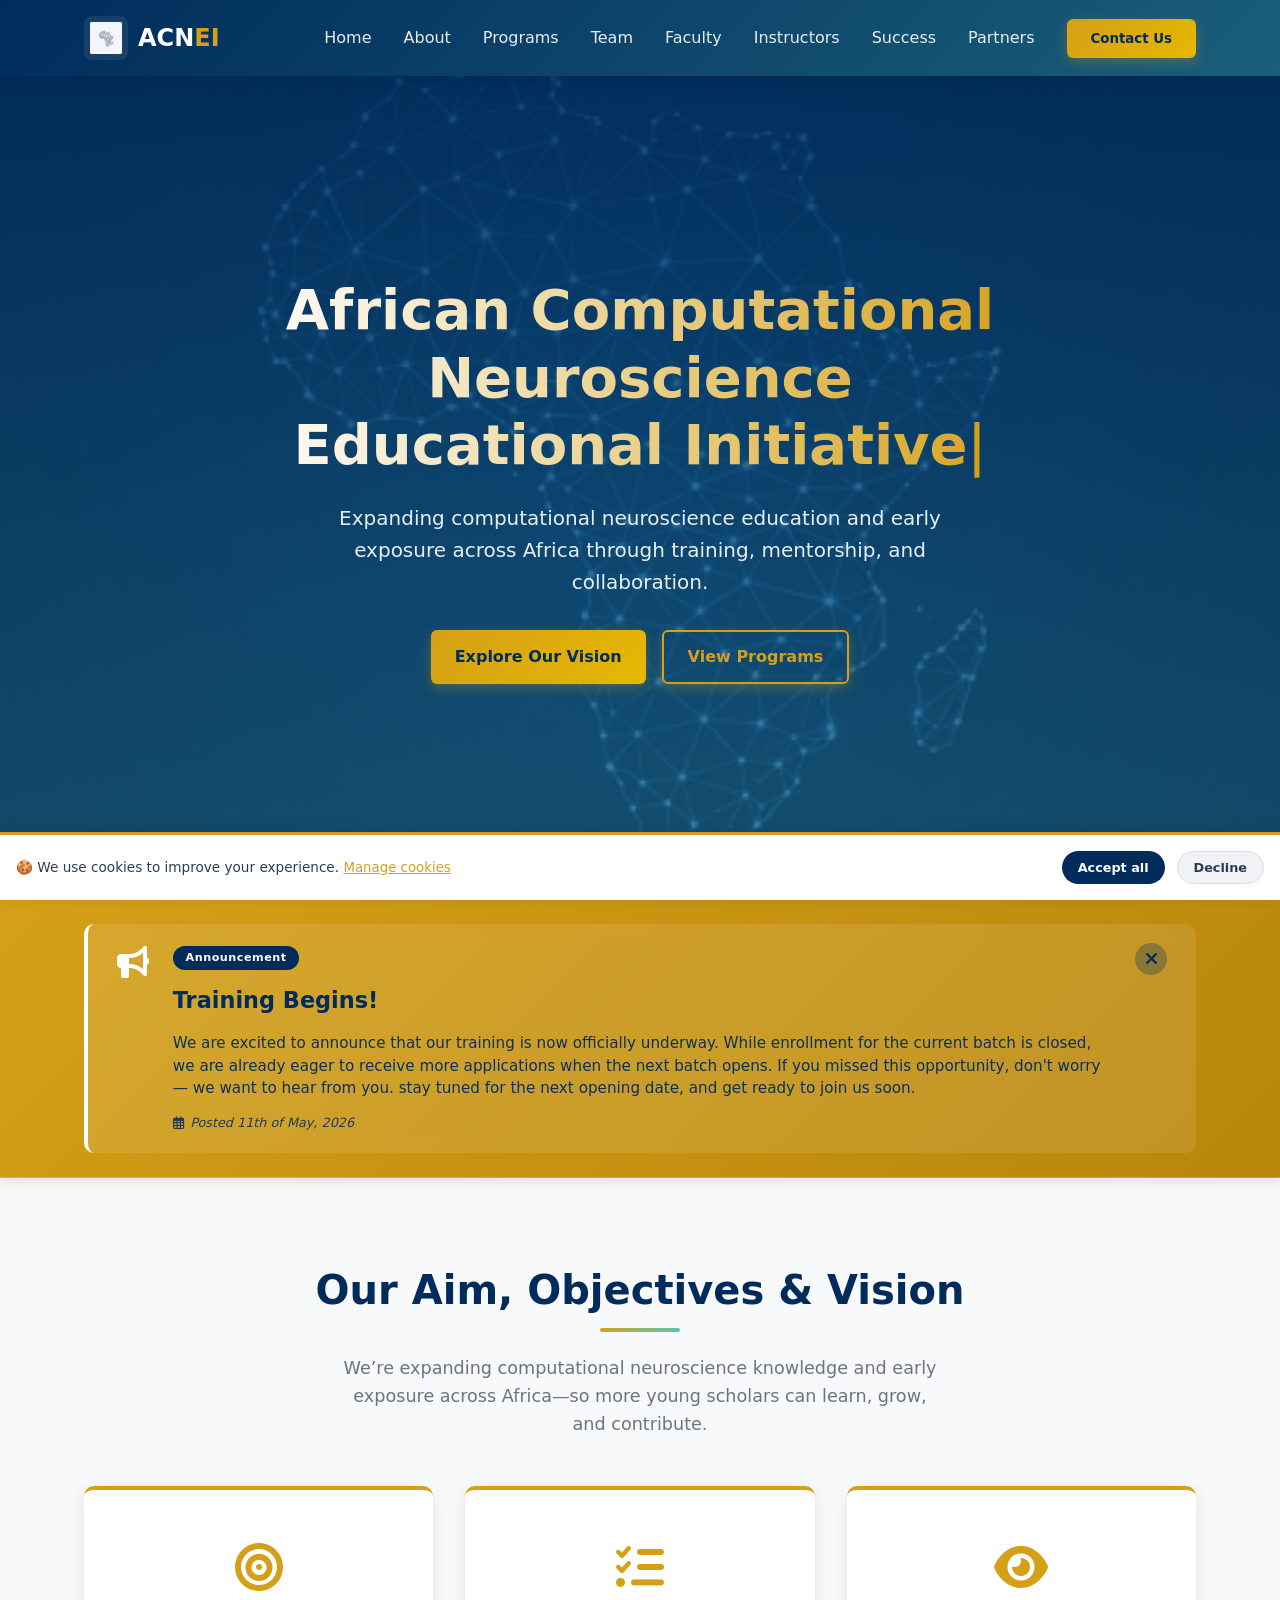
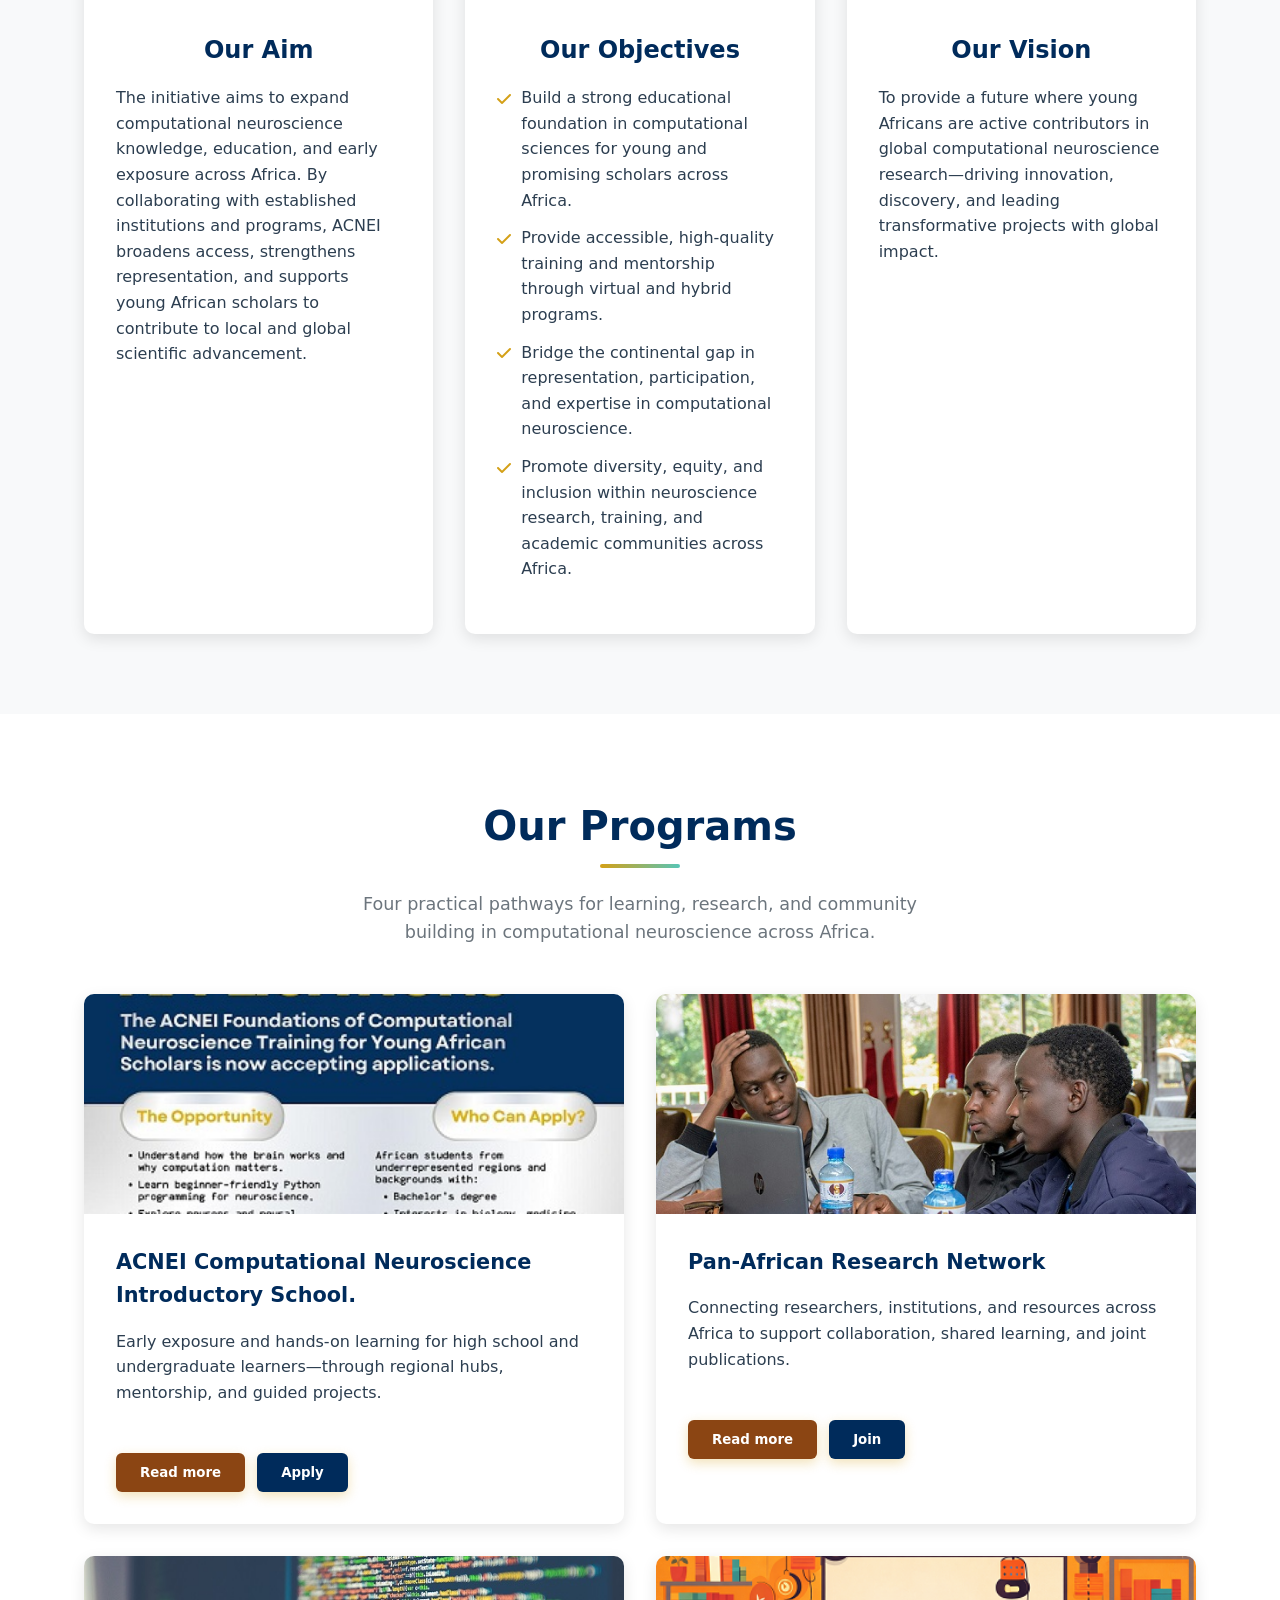
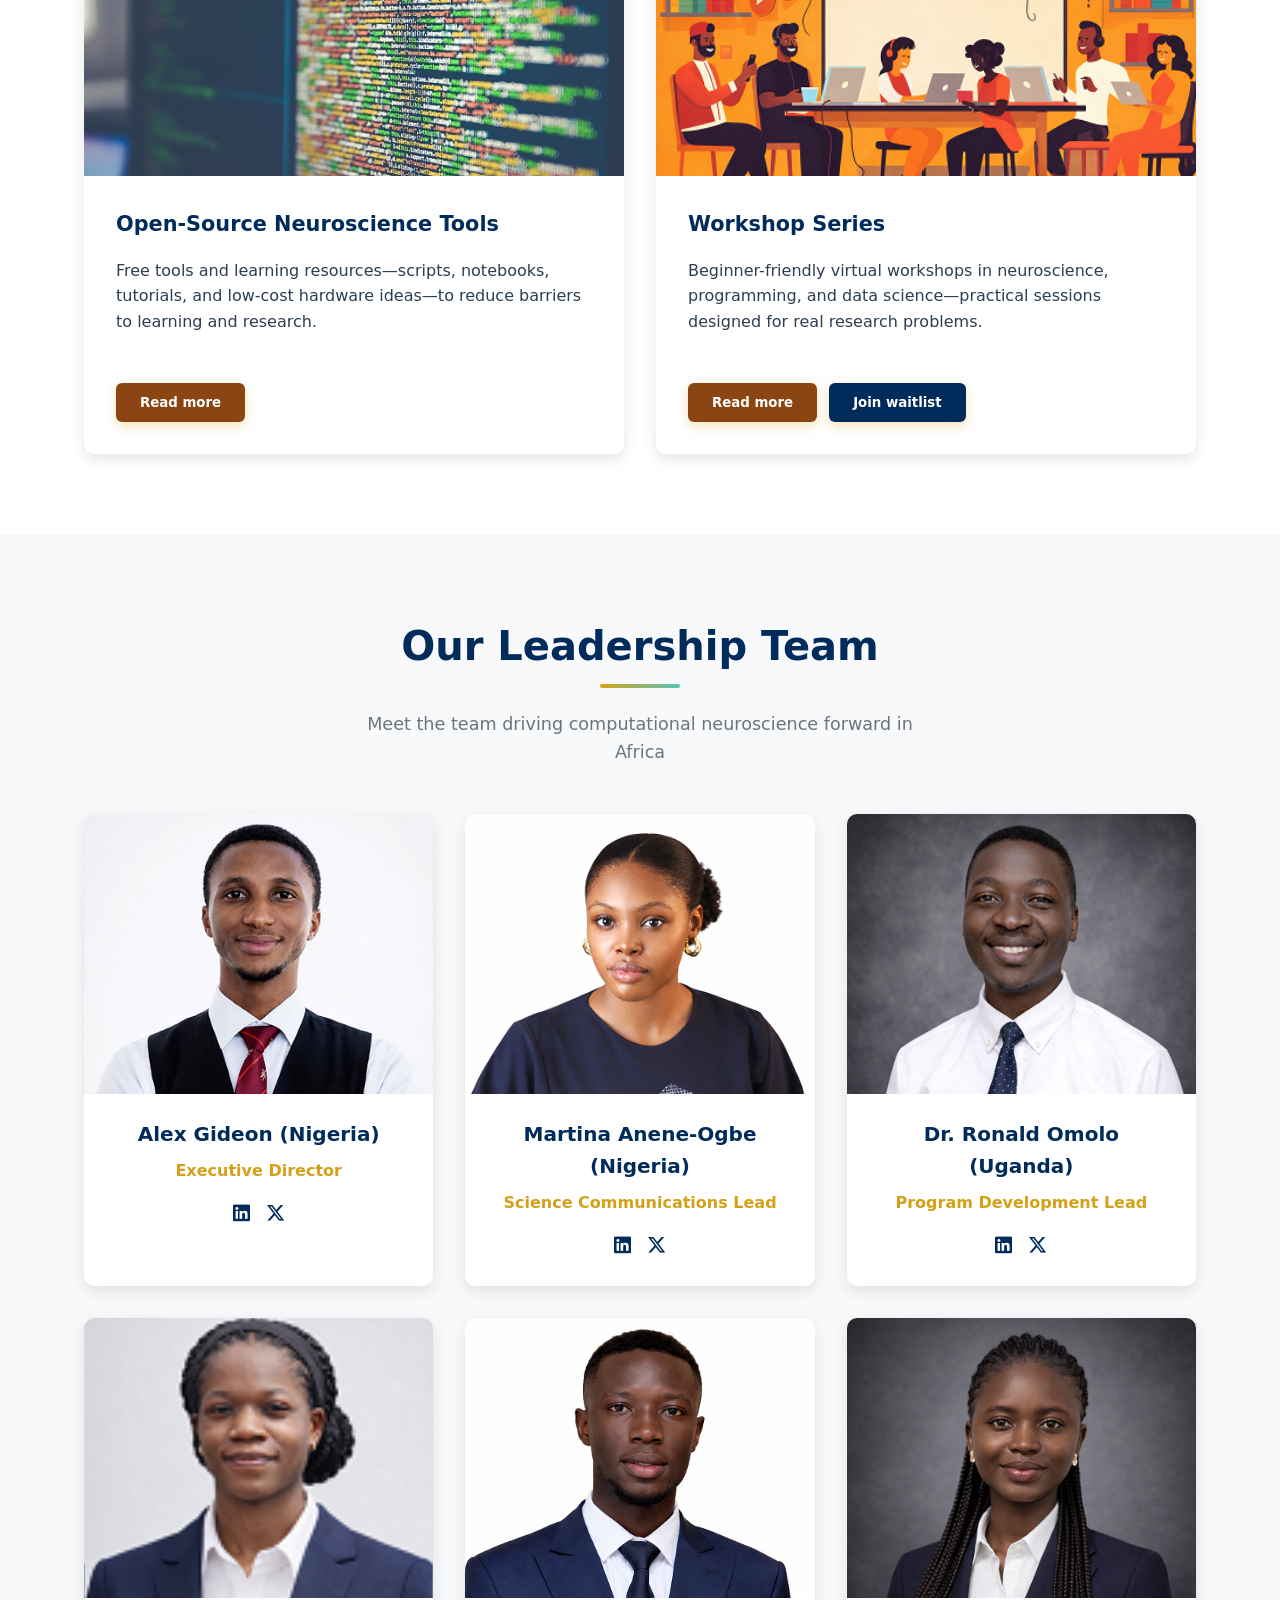
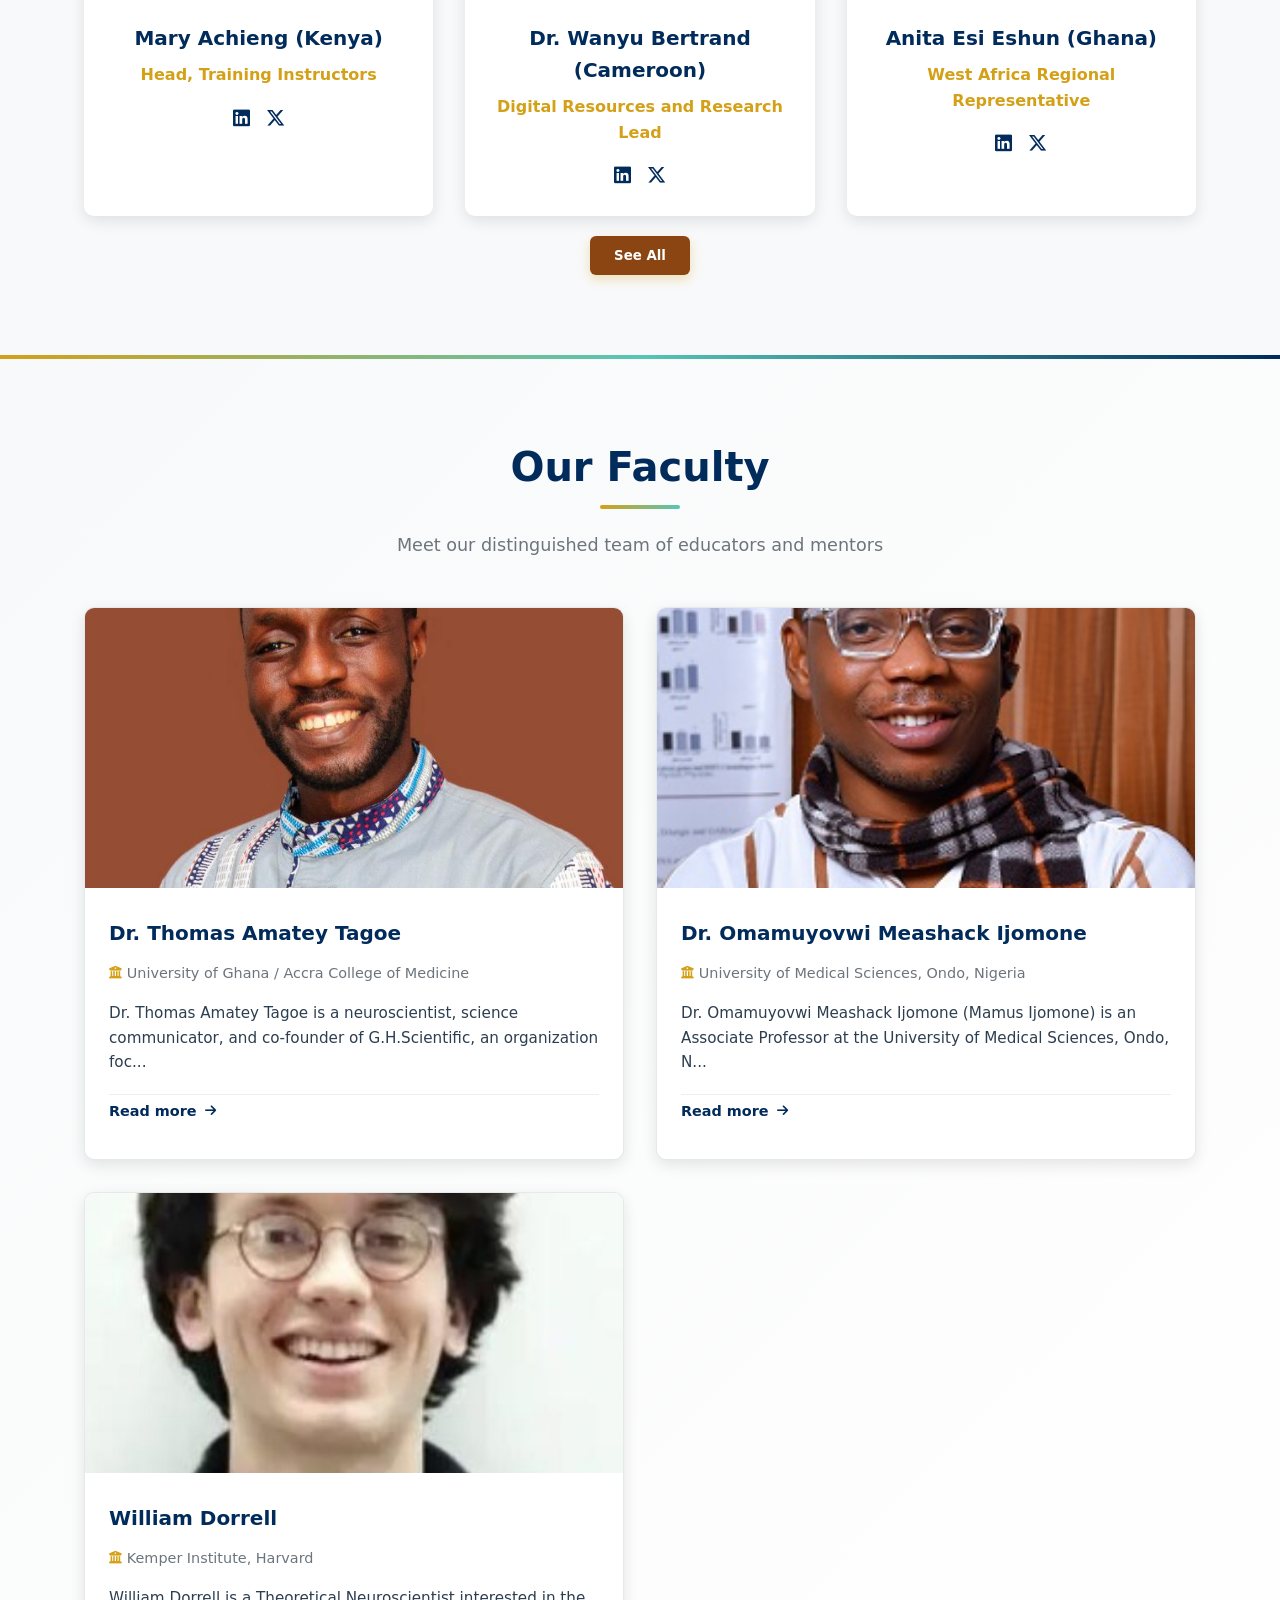
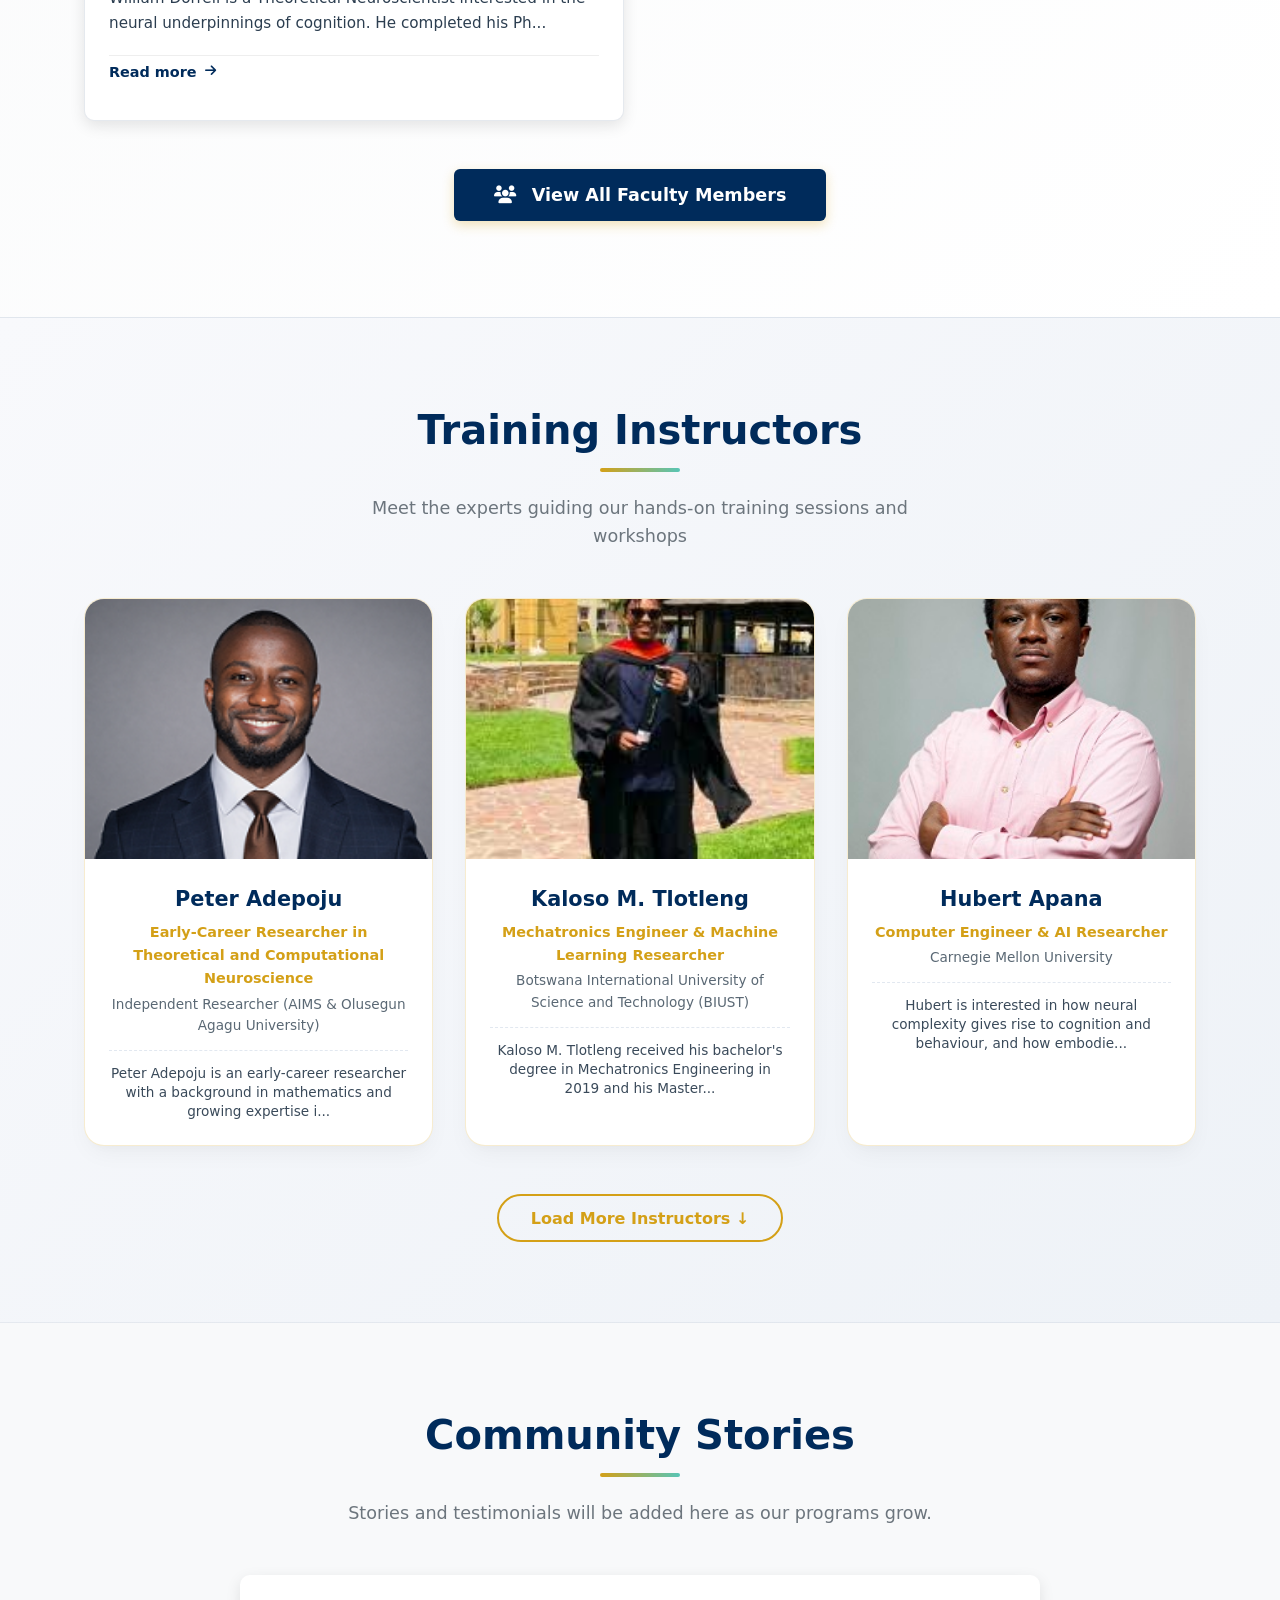
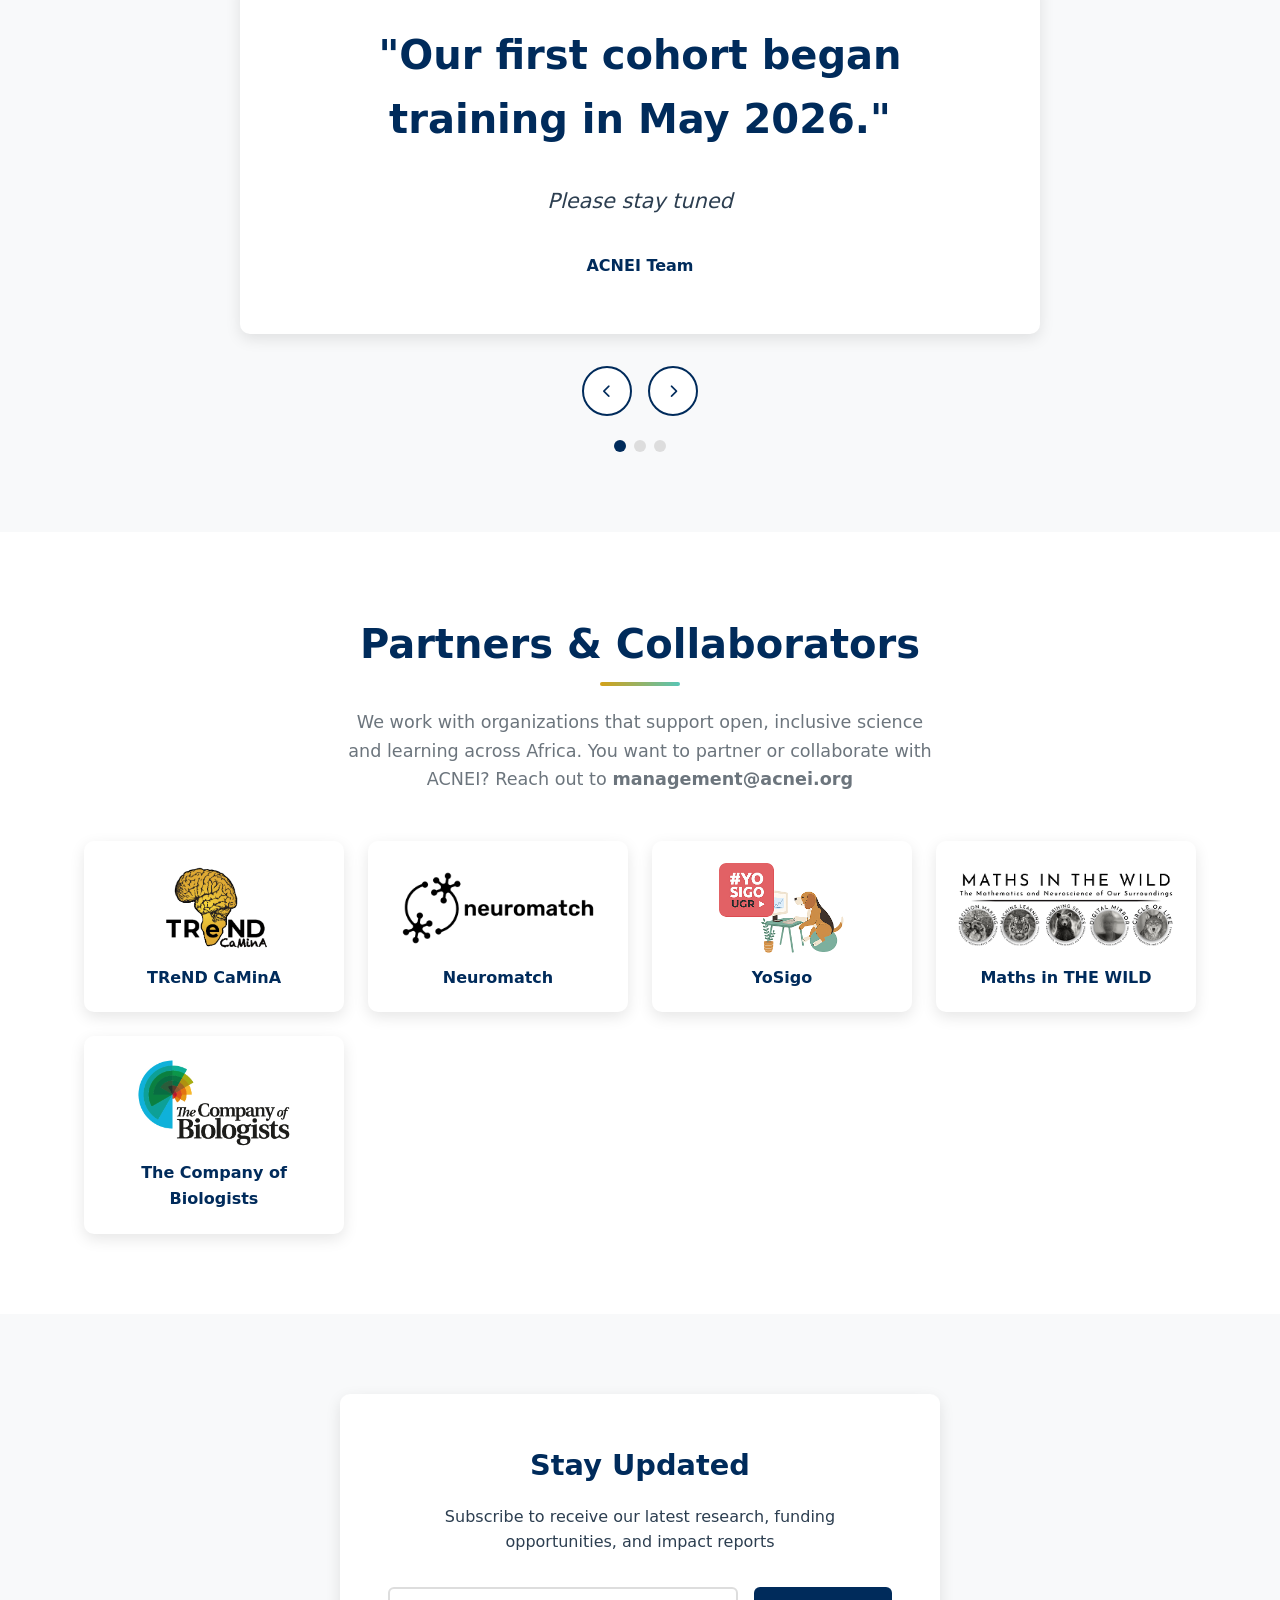
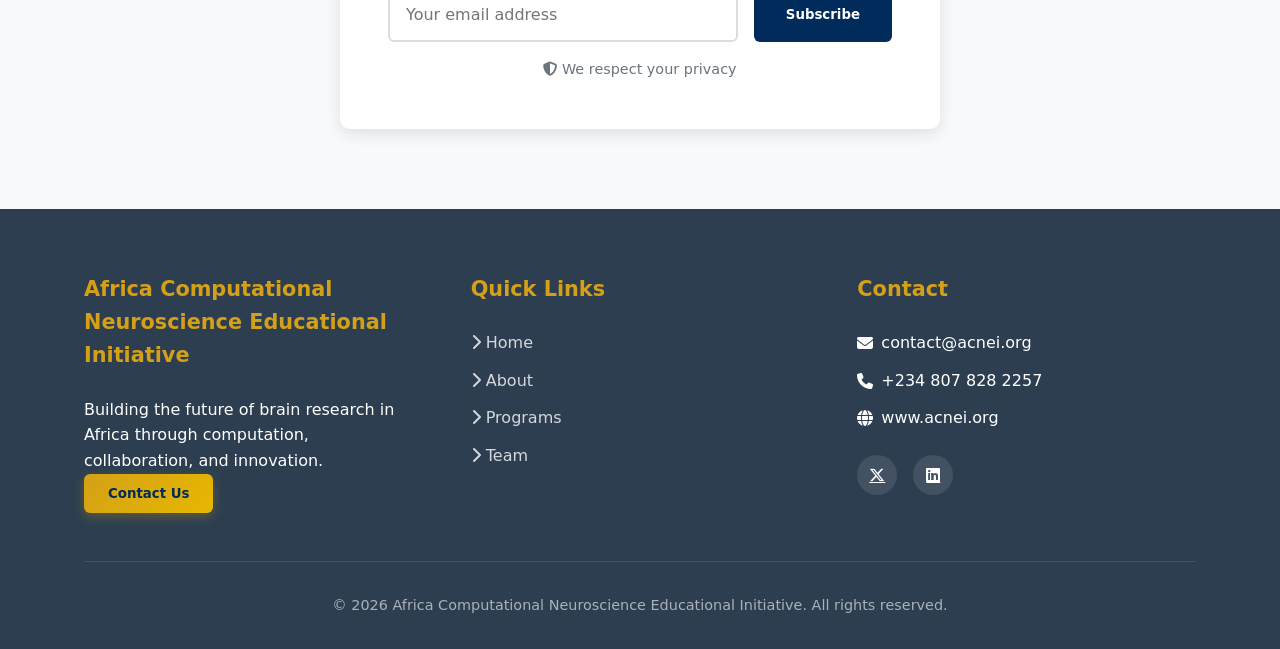
==== index.html @ 822435ea "success stories" ====
<!DOCTYPE html>
<html lang="en">
<head>
    <meta charset="UTF-8">
    <meta name="viewport" content="width=device-width, initial-scale=1.0">
    <meta name="description" content="Expanding computational neuroscience education and early exposure across Africa through training, mentorship, and collaboration.">
    <meta name="keywords" content="neuroscience, Africa, computational neuroscience, education, research, acnei">
    <meta property="og:title" content="ACNEI - Africa Computational Neuroscience Educational Initiative">
    <meta property="og:type" content="website">
    <meta property="og:url" content="https://www.acnei.org">
    <meta property="og:image" content="./images/acnei-og-image.jpg">
    <title>Africa Computational Neuroscience Educational Initiative (ACNEI)</title>
    <link rel="stylesheet" href="https://cdnjs.cloudflare.com/ajax/libs/font-awesome/6.5.1/css/all.min.css">

    <link rel="stylesheet" href="style4.css">
</head>
<body>
    <!-- Header -->
    <header>
        <div class="container">
            <nav>
                <a href="#home" class="logo">
                    <img src="./images/acnei-logo.svg" alt="ACNEI logo" class="logo-img">
                    <div class="logo-text">ACN<span>EI</span></div></a>
                
                <button class="menu-toggle" id="menuToggle" aria-label="Toggle menu" aria-expanded="false">
                    <i class="fas fa-bars" aria-hidden="true"></i>
                </button>
                
                <div class="nav-container" id="navContainer">
                    <ul class="nav-links">
                        <li><a href="#home">Home</a></li>
                        <li><a href="#about">About</a></li>
                        <li><a href="#programs">Programs</a></li>
                        <li><a href="#team">Team</a></li>
                        <li><a href="#faculty">Faculty</a></li>
                        <li><a href="#instructor">Instructors</a></li>
                        <li><a href="#stories">Success</a></li>
                        <li><a href="#partners">Partners</a></li>
                    </ul>
                    <button class="cta-button nav-cta" id="openContactModal">Contact Us</button>
                </div>
            </nav>
        </div>
    </header>

    <!-- Contact Modal -->
    <div class="modal-overlay" id="contactModal" role="dialog" aria-modal="true" aria-labelledby="modalTitle">
        <div class="contact-modal">
            <div class="modal-header">
                <h3>Contact Us</h3>
                <button class="close-modal" id="closeModal">&times;</button>
            </div>
            <div class="modal-body">
                <form id="contactForm" action="https://api.web3forms.com/submit" method="POST">
                    <input type="hidden" name="access_key" value="ac66bf60-e4d9-45a6-8bb4-548d8a500a71">
                    <div class="form-row">
                        <div class="form-group">
                            <label for="name">Full Name *</label>
                            <input type="text" id="name" name="name" class="form-control" required>
                        </div>
                        <div class="form-group">
                            <label for="organization">Organization</label>
                            <input type="text" id="organisation" name="organisation" class="form-control">
                        </div>
                    </div>
                    
                    <div class="form-row">
                        <div class="form-group">
                            <label for="email">Email Address *</label>
                            <input type="email" id="email" name="email" class="form-control" required>
                        </div>
                        <div class="form-group">
                            <label for="phone">Phone Number</label>
                            <input type="tel" id="phone" name="phone" placeholder="+44 20 7946 ****" class="form-control">
                        </div>
                    </div>
                    
                    <div class="form-group">
                        <label for="subject">Subject *</label>
                        <input type="text" id="subject" name="subject" class="form-control" required>
                    </div>
                    
                    <div class="form-group">
                        <label for="message">Your Message *</label>
                        <textarea id="message" name="messsage" class="form-control" rows="5" required></textarea>
                    </div>
                    
                    <div class="form-group">
                        <label for="interest">Primary Interest</label>
                        <select id="interest" name="interest" class="form-control">
                            <option value="">Select an option</option>
                            <option value="grant">Grant Funding/Partnership</option>
                            <option value="research">Research Collaboration</option>
                            <option value="training">Training Program</option>
                            <option value="volunteer">Volunteer Opportunity</option>
                            <option value="other">Other Inquiry</option>
                        </select>
                    </div>
                    
                    <button type="submit" id="submitBtn" class="submit-btn">
                        <i class="fas fa-paper-plane"></i> Send Message
                    </button>
                    
                    <div class="success-message" id="successMessage">
                        
                    </div>
                </form>
            </div>
        </div>
    </div>

    <!-- Hero Section -->
    <section class="hero" id="home">
        <div class="container">
            <div class="hero-content">
                <h1 id="typing-text"></h1>
                <p>Expanding computational neuroscience education and early exposure across Africa through training, mentorship, and collaboration.</p>
                <div class="hero-buttons">
                    <a href="#about" class="cta-button hero-cta">Explore Our Vision</a>
                    <a href="#programs" class="cta-button hero-cta secondary">View Programs</a>
                </div>
            </div>
        </div>
    </section>

    <!-- Announcement Banner -->
    <section class="announcement-banner" id="announcement">
        <div class="container">
            <div class="announcement-content">
                <div class="announcement-icon">
                    <i class="fas fa-bullhorn"></i>
                </div>
                <div class="announcement-text">
                    <span class="announcement-badge">Announcement</span>
                    <h3>Training Begins!</h3>
                    <p>
                        We are excited to announce that our training is now officially underway.
While enrollment for the current batch is closed, we are already eager to receive more applications when the next batch opens. If you missed this opportunity, don't worry — we want to hear from you.
stay tuned for the next opening date, and get ready to join us soon.
                    </p>
                    <div class="announcement-date">
                        <i class="far fa-calendar-alt"></i> Posted 11th of May, 2026
                    </div>
                </div>
                <div class="announcement-actions">
                    <button class="announcement-close" id="closeAnnouncement" aria-label="Close announcement">
                        <i class="fas fa-times"></i>
                    </button>
                </div>
            </div>
        </div>
    </section>

    <!-- Mission & Vision -->
    <section class="mission-vision" id="about">
        <div class="container">
            <div class="section-title">
                <h2>Our Aim, Objectives & Vision</h2>
                <p>We’re expanding computational neuroscience knowledge and early exposure across Africa—so more young scholars can learn, grow, and contribute.</p>
            </div>

            <div class="mv-container">
                <div class="mv-card">
                    <div class="mv-icon">
                        <i class="fas fa-bullseye"></i>
                    </div>
                    <h3>Our Aim</h3>
                    <p>The initiative aims to expand computational neuroscience knowledge, education, and early exposure across Africa. By collaborating with established institutions and programs, ACNEI broadens access, strengthens representation, and supports young African scholars to contribute to local and global scientific advancement.</p>
                </div>

                <div class="mv-card">
                    <div class="mv-icon">
                        <i class="fas fa-list-check"></i>
                    </div>
                    <h3>Our Objectives</h3>
                    <ul class="mv-list">
                        <li>Build a strong educational foundation in computational sciences for young and promising scholars across Africa.</li>
                        <li>Provide accessible, high-quality training and mentorship through virtual and hybrid programs.</li>
                        <li>Bridge the continental gap in representation, participation, and expertise in computational neuroscience.</li>
                        <li>Promote diversity, equity, and inclusion within neuroscience research, training, and academic communities across Africa.</li>
                    </ul>
                </div>

                <div class="mv-card">
                    <div class="mv-icon">
                        <i class="fas fa-eye"></i>
                    </div>
                    <h3>Our Vision</h3>
                    <p>To provide a future where young Africans are active contributors in global computational neuroscience research—driving innovation, discovery, and leading transformative projects with global impact.</p>
                </div>
            </div>
        </div>
    </section>

    <!-- Programs -->
    <section class="programs-section" id="programs">
        <div class="container">
            <div class="section-title">
                <h2>Our Programs</h2>
                <p>Four practical pathways for learning, research, and community building in computational neuroscience across Africa.</p>
            </div>

            <div class="programs-grid">
                <!-- Program 1 -->
                <div class="program-card">
                    <div class="program-img" style="background-image: url('./images/call-for-application.jpg');"></div>
                    <div class="program-content">
                        <h3>ACNEI Computational Neuroscience Introductory School.</h3>
                        <p>Early exposure and hands-on learning for high school and undergraduate learners—through regional hubs, mentorship, and guided projects.</p>
                        <div class="program-actions">
                            <button class="cta-button program-btn program-readmore" data-program="neurocomp">Read more</button>
                            <button class="cta-button program-btn secondary program-cta" data-program="neurocomp"><a href="https://forms.gle/91suvgbUq1QrJXCm8">Apply</a></button>
                        </div>
                    </div>
                </div>

                <!-- Program 2 -->
                <div class="program-card">
                    <div class="program-img" style="background-image: url('./images/neuroscience-network-1.jpg');"></div>
                    <div class="program-content">
                        <h3>Pan-African Research Network</h3>
                        <p>Connecting researchers, institutions, and resources across Africa to support collaboration, shared learning, and joint publications.</p>
                        <div class="program-actions">
                            <button class="cta-button program-btn program-readmore" data-program="network">Read more</button>
                            <button class="cta-button program-btn secondary program-cta" data-program="network" id="openContactModal2">Join</button>
                        </div>
                    </div>
                </div>

                <!-- Program 3 -->
                <div class="program-card">
                    <div class="program-img" style="background-image: url('./images/neuroscience-research.jpg');"></div>
                    <div class="program-content">
                        <h3>Open-Source Neuroscience Tools</h3>
                        <p>Free tools and learning resources—scripts, notebooks, tutorials, and low-cost hardware ideas—to reduce barriers to learning and research.</p>
                        <div class="program-actions">
                            <button class="cta-button program-btn program-readmore" data-program="tools">Read more</button>
                            <!-- <button class="cta-button program-btn secondary program-cta" data-program="tools">Explore</button> -->
                        </div>
                    </div>
                </div>

                <!-- Program 4 -->
                <div class="program-card">
                    <div class="program-img" style="background-image: url('./images/workshop.png');"></div>
                    <div class="program-content">
                        <h3>Workshop Series</h3>
                        <p>Beginner-friendly virtual workshops in neuroscience, programming, and data science—practical sessions designed for real research problems.</p>
                        <div class="program-actions">
                            <button class="cta-button program-btn program-readmore" data-program="workshops">Read more</button>
                            <button class="cta-button program-btn secondary program-cta" data-program="workshops" id="openContactModal">Join waitlist</button>
                        </div>
                    </div>
                </div>
            </div>
        </div>
    </section>

    <!-- Program Details Modal -->
    <div class="modal-overlay" id="programModal">
        <div class="program-modal">
            <div class="modal-header">
                <h3 id="programModalTitle">Program</h3>
                <button class="close-modal" id="closeProgramModal">&times;</button>
            </div>
            <div class="modal-body">
                <div class="program-modal-media" id="programModalImage" aria-hidden="true"></div>
                <div class="program-modal-content" id="programModalContent"></div>
                <div class="program-modal-footer">
                    <button class="cta-button" id="programModalPrimaryCta">Close</button>
                </div>
            </div>
        </div>
    </div>

    <!-- Team -->
    <section class="team-section" id="team">
        <div class="container">
            <div class="section-title">
                <h2>Our Leadership Team</h2>
                <p>Meet the team driving computational neuroscience forward in Africa</p>
            </div>
            
            <div class="team-grid">
                <div class="team-card">
                    <div class="team-img" style="background-image: url('./images/team/Gideon-Alex.png');"></div>
                    <div class="team-info">
                        <h4>Alex Gideon (Nigeria)</h4>
                        <p class="team-role">Executive Director</p>
                        <div class="team-social">
                            <a href="https://www.linkedin.com/in/gideon-alex-91b31a2b1"><i class="fa-brands fa-linkedin"></i></a>
                            <a href="#"><i class="fa-brands fa-x-twitter"></i></a>
                        </div>
                    </div>
                </div>
                
                <div class="team-card">
                    <div class="team-img" style="background-image: url('./images/team/martina12.png');"></div>
                    <div class="team-info">
                        <h4>Martina Anene-Ogbe (Nigeria)</h4>
                        <p class="team-role">Science Communications Lead</p>
                        <div class="team-social">
                            <a href="https://www.linkedin.com/in/martinaanene?utm_source=share&utm_campaign=share_via&utm_content=profile&utm_medium=ios_app"><i class="fa-brands fa-linkedin"></i></a>
                            <a href="#"><i class="fa-brands fa-x-twitter"></i></a>
                        </div>
                    </div>
                </div>
                
                <div class="team-card">
                    <div class="team-img" style="background-image: url('./images/team/dr-ronald.png');"></div>
                    <div class="team-info">
                        <h4>Dr. Ronald Omolo (Uganda)</h4>
                        <p class="team-role">Program Development Lead</p>
                        <div class="team-social">
                            <a href="https://www.linkedin.com/in/omolo-ouma-ronald-1b951619a?utm_source=share&utm_campaign=share_via&utm_content=profile&utm_medium=android_app"><i class="fa-brands fa-linkedin"></i></a>
                            <a href="#"><i class="fa-brands fa-x-twitter"></i></a>
                        </div>
                    </div>
                </div>
                
                <div class="team-card">
                    <div class="team-img" style="background-image: url('./images/team/mary-achieng.png');"></div>
                    <div class="team-info">
                        <h4>Mary Achieng (Kenya)</h4>
                        <p class="team-role">Head, Training Instructors</p>
                        <div class="team-social">
                            <a href="#"><i class="fa-brands fa-linkedin"></i></a>
                            <a href="#"><i class="fa-brands fa-x-twitter"></i></a>
                        </div>
                    </div>
                </div>
                
                <div class="team-card">
                    <div class="team-img" style="background-image: url('./images/team/Dr-betrand.png');"></div>
                    <div class="team-info">
                        <h4>Dr. Wanyu Bertrand (Cameroon)</h4>
                        <p class="team-role">Digital Resources and Research Lead</p>
                        <div class="team-social">
                            <a href="https://www.linkedin.com/in/wanyu-bertrand-922824220"><i class="fa-brands fa-linkedin"></i></a>
                            <a href="#"><i class="fa-brands fa-x-twitter"></i></a>
                        </div>
                    </div>
                </div>
                
                <div class="team-card">
                    <div class="team-img" style="background-image: url('./images/team/anita.png');"></div>
                    <div class="team-info">
                        <h4>Anita Esi Eshun (Ghana)</h4>
                        <p class="team-role">West Africa Regional Representative</p>
                        <div class="team-social">
                            <a href="#"><i class="fa-brands fa-linkedin"></i></a>
                            <a href="#"><i class="fa-brands fa-x-twitter"></i></a>
                        </div>
                    </div>
                </div>
                
                <!-- hide the rest of the teams-->
                 <div class="hidden-teams" style="display: none;">

                <div class="team-card">
                    <div class="team-img" style="background-image: url('./images/team/tolulope.jpg');"></div>
                    <div class="team-info">
                        <h4>Tolulope Gbayisomore (Nigeria)</h4>
                        <p class="team-role">Training & Operations Lead</p>
                        <div class="team-social">
                            <a href="https://www.linkedin.com/in/tolulope-gbayisomore-111a7b261"><i class="fa-brands fa-linkedin"></i></a>
                            <a href="#"><i class="fa-brands fa-x-twitter"></i></a>
                        </div>
                    </div>
                </div>
                
                <div class="team-card">
                    <div class="team-img" style="background-image: url('./images/team/dr-champion.png');"></div>
                    <div class="team-info">
                        <h4>Dr Champion Lumamba (Zambia)</h4>
                        <p class="team-role">Southern Africa Regional Coordinator</p>
                        <div class="team-social">
                            <a href="https://www.linkedin.com/in/dr-champion-lumamba-16aa4b263"><i class="fa-brands fa-linkedin"></i></a>
                            <a href="#"><i class="fa-brands fa-x-twitter"></i></a>
                        </div>
                    </div>
                </div>

                <div class="team-card">
                    <div class="team-img" style="background-image: url('./images/team/lesley.png');"></div>
                    <div class="team-info">
                        <h4>Lesley Mahagueheme (Cameroon)</h4>
                        <p class="team-role">Central Africa Regional Coordinator</p>
                        <div class="team-social">
                            <a href="#"><i class="fa-brands fa-linkedin"></i></a>
                            <a href="#"><i class="fa-brands fa-x-twitter"></i></a>
                        </div>
                    </div>
                </div>

                <div class="team-card">
                    <div class="team-img" style="background-image: url('./images/team/akanni.png');"></div>
                    <div class="team-info">
                        <h4>Akanni Oladimeji (Nigeria)</h4>
                        <p class="team-role">IT & Systems Specialist</p>
                        <div class="team-social">
                            <a href="https://www.linkedin.com/in/qudusakanni/"><i class="fa-brands fa-linkedin"></i></a>
                            <a href="https://x.com/AncestorOfLasu"><i class="fa-brands fa-x-twitter"></i></a>
                        </div>
                    </div>
                </div>
                
                <div class="team-card">
                    <div class="team-img" style="background-image: url('./images/team/mavuso.jpeg');"></div>
                    <div class="team-info">
                        <h4>Sphesihle Mavuso (South Africa)</h4>
                        <p class="team-role">Media Manager</p>
                        <div class="team-social">
                            <a href="#"><i class="fa-brands fa-linkedin"></i></a>
                            <a href=""><i class="fa-brands fa-x-twitter"></i></a>
                        </div>
                    </div>
                </div>

                <div class="team-card">
                    <div class="team-img" style="background-image: url('./images/team/abdel.jpg');"></div>
                    <div class="team-info">
                        <h4>Abdel-aziz Gamal (Egypt)</h4>
                        <p class="team-role">Project Associate</p>
                        <div class="team-social">
                            <a href="#"><i class="fa-brands fa-linkedin"></i></a>
                            <a href=""><i class="fa-brands fa-x-twitter"></i></a>
                        </div>
                    </div>
                </div>

                <div class="team-card">
                    <div class="team-img" style="background-image: url('./images/team/islam.jpg');"></div>
                    <div class="team-info">
                        <h4>Islam Hani (Egypt)</h4>
                        <p class="team-role">Regional Representative</p>
                        <div class="team-social">
                            <a href="#"><i class="fa-brands fa-linkedin"></i></a>
                            <a href=""><i class="fa-brands fa-x-twitter"></i></a>
                        </div>
                    </div>
                </div>
                </div> <!--End of hidden teams-->
            </div>
            <div style="margin-top: 20px">
                <button class="cta-button program-btn hide-text-btn btn">See All</button>
            </div>
            

        </div>
    </section>
    
    <!-- Faculty Section -->

<!-- Faculty Section -->
<section class="faculty-section" id="faculty">
    <div class="container">
        <div class="section-title">   <!-- Changed from section-header -->
            <h2>Our Faculty</h2>
            <p>Meet our distinguished team of educators and mentors</p>
        </div>

        <div class="faculty-grid" id="facultyGrid">
            <!-- Faculty cards will be injected here by JavaScript -->
        </div>

        <div class="faculty-footer">
            <button class="cta-button faculty-view-all" id="viewAllFacultyBtn">
                <i class="fas fa-users"></i> View All Faculty Members
            </button>
        </div>
    </div>
</section>

<!-- Faculty Modal -->
<div id="facultyModal" class="modal-overlay">
    <div class="faculty-bio-modal">
        <div class="modal-header">
            <h3 id="facultyModalTitle">Faculty Details</h3>
            <button class="close-modal" id="closeFacultyModal">&times;</button>
        </div>
        <div class="modal-body">
            <div id="facultyModalContent"></div>
        </div>
    </div>
</div>

<!-- Training Instructors Section -->
<section id="instructor" class="training-instructors">
    <div class="container">
        <div class="section-title">
            <h2>Training Instructors</h2>
            <p>Meet the experts guiding our hands-on training sessions and workshops</p>
        </div>
        <div class="instructors-grid" id="instructorsGrid">
            <!-- First 3 instructors will be shown initially -->
            <!-- The rest will be hidden and loaded via JS -->
        </div>
        <div class="instructors-loadmore" id="instructorsLoadMore">
            <button id="loadMoreBtn" class="load-more-btn">Load More Instructors ↓</button>
        </div>
    </div>
</section>

<!-- Modal Popup (same as before) -->
<div id="instructorModal" class="instructor-modal">
    <div class="instructor-modal-content">
        <span class="instructor-modal-close">&times;</span>
        <div class="instructor-modal-body">
            <div class="instructor-modal-image">
                <img id="modalImg" src="" alt="">
            </div>
            <div class="instructor-modal-details">
                <h3 id="modalName"></h3>
                <p class="modal-title" id="modalTitle"></p>
                <p class="modal-affiliation" id="modalAffiliation"></p>
                <div class="modal-bio" id="modalBio"></div>
                <div class="modal-social">
                    <a href="#" id="modalTwitter" target="_blank"><i class="fab fa-twitter"></i></a>
                    <a href="#" id="modalLinkedin" target="_blank"><i class="fab fa-linkedin-in"></i></a>
                    <a href="#" id="modalEmail"><i class="fas fa-envelope"></i></a>
                </div>
            </div>
        </div>
    </div>
</div>

    <!-- Success Stories -->
<section class="stories-section" id="stories">
    <div class="container">
        <div class="section-title">
            <h2>Community Stories</h2>
            <p>Stories and testimonials will be added here as our programs grow.</p>
        </div>
        
        <div class="stories-carousel">
            <div class="story-card active">
                <div class="story-logo">"Our first cohort began training in May 2026."</div>
                <div class="story-quote">
                    Please stay tuned
                </div>
                <div class="story-author">ACNEI Team</div>
            </div>
            
            <div class="story-card">
                <div class="story-logo">We will share their stories here </div>
                <div class="story-quote">
                    “This space will feature verified testimonials from students, educators, and partners.”
                </div>
                <div class="story-author">ACNEI</div>
                <div class="story-role">We publish only confirmed quotes</div>
            </div>
            
            <div class="story-card">
                <div class="story-logo">As the program progresses.</div>
                <div class="story-quote">
                    “We’ll share measurable outcomes here once they are verified and ready to publish.”
                </div>
                <div class="story-author">ACNEI</div>
                <div class="story-role">Verified updates only</div>
            </div>
            
            <div class="carousel-controls">
                <button class="carousel-btn prev-btn"><i class="fas fa-chevron-left"></i></button>
                <button class="carousel-btn next-btn"><i class="fas fa-chevron-right"></i></button>
            </div>
            
            <div class="carousel-dots">
                <span class="dot active" data-index="0"></span>
                <span class="dot" data-index="1"></span>
                <span class="dot" data-index="2"></span>
            </div>
        </div>
    </div>
</section>

<!-- Partners -->
<section class="partners-section" id="partners">
    <div class="container">
        <div class="section-title">
            <h2>Partners & Collaborators</h2>
            <p>We work with organizations that support open, inclusive science and learning across Africa. You want to partner or collaborate with ACNEI? Reach out to <strong>management@acnei.org</p></strong>
        </div>

        <div class="partners-grid partners-cards">
            <a href="https://trendinafrica.org/trend-camina/">
                <div class="partner-card">
                <img src="./images/sponsors/trend-camina.png" alt="TReND in Africa logo" loading="lazy">
                <div class="partner-name">TReND CaMinA</div>
                </div>
            </a>
            <a href="https://neuromatch.io/">
                <div class="partner-card">
                <img src="./images/sponsors/neuromatch-logo.png" alt="Neuromatch logo" loading="lazy">
                <div class="partner-name">Neuromatch</div>
                </div>
            </a>
            <a href="https://yosigo.ugr.es/en/about-yosigopublicando/">
                <div class="partner-card">
                <img src="./images/sponsors/yosigo.png" alt="YoSigo logo" loading="lazy">
                <div class="partner-name">YoSigo</div>
                </div>
            </a>
            <a href="https://john-s-butler-dit.github.io/Maths-in-the-Wild/">
                <div class="partner-card">
                <img src="./images/sponsors/math-in-the-wild.png" alt="Math in THE WILD logo" loading="lazy">
                <div class="partner-name">Maths in THE WILD</div>
                </div>
            </a>
            <a href="https://www.biologists.com/">
                <div class="partner-card">
                <img src="./images/sponsors/the-company-of-biologists.jpeg" alt="The Company of Biologists logo" loading="lazy">
                <div class="partner-name">The Company of Biologists</div>
                </div>
            </a>
        </div>
    </div>
</section>

<!-- Newsletter -->
<section class="newsletter-section">
    <div class="container">
        <div class="newsletter-card">
            <h3>Stay Updated</h3>
            <p>Subscribe to receive our latest research, funding opportunities, and impact reports</p>
            
            <form class="newsletter-form" id="newsletterForm">
                <input type="email" class="newsletter-input" placeholder="Your email address" required>
                <button type="submit" class="newsletter-btn">Subscribe</button>
            </form>
            
            <p class="privacy-note"><i class="fas fa-shield-alt"></i> We respect your privacy</p>
        </div>
    </div>
</section>

<!-- Footer -->
<footer id="contact">
    <div class="container">
        <div class="footer-grid">
            <div class="footer-col">
                <h3>Africa Computational Neuroscience Educational Initiative</h3>
                <p>Building the future of brain research in Africa through computation, collaboration, and innovation.</p>
                <button class="cta-button footer-btn" id="openContactModal3">Contact Us</button>
            </div>
            
            <div class="footer-col">
                <h4>Quick Links</h4>
                <ul class="footer-links">
                    <li><a href="#home"><i class="fas fa-chevron-right"></i> Home</a></li>
                    <li><a href="#about"><i class="fas fa-chevron-right"></i> About</a></li>
                    <li><a href="#programs"><i class="fas fa-chevron-right"></i> Programs</a></li>
                    <li><a href="#team"><i class="fas fa-chevron-right"></i> Team</a></li>
                </ul>
            </div>
            
            <div class="footer-col">
                <h4>Contact</h4>
                <ul class="footer-links">
                    <!--<li><i class="fas fa-map-marker-alt"></i> Lagos, Nigeria | Nairobi, Kenya</li>-->
                    <li><i class="fas fa-envelope"></i> contact@acnei.org</li>
                    <li><i class="fas fa-phone"></i> +234 807 828 2257</li>
                    <li><i class="fas fa-globe"></i> www.acnei.org</li>
                </ul>
                
                <div class="social-links">
                    <a href="https://x.com/ACNEI2026"><i class="fa-brands fa-x-twitter"></i></a>
                    <a href="https://www.linkedin.com/company/african-computational-neuroscience-education-initiative-acnei-melvien/"><i class="fa-brands fa-linkedin"></i></a>
                </div>
            </div>
        </div>
        
        <div class="footer-bottom">
            <p>&copy; 2026 Africa Computational Neuroscience Educational Initiative. All rights reserved.</p>
        </div>
    </div>
</footer>

<!-- Cookie Consent (lightweight) -->
<div id="cookieConsent" class="cookie-consent" style="display: none;">
    <div class="cookie-inner">
        <div class="cookie-message">
            <p>🍪 We use cookies to improve your experience. 
               <button id="cookieSettingsToggle" class="cookie-settings-link">Manage cookies</button>
            </p>
        </div>
        <div class="cookie-actions">
            <button id="cookieAcceptAll" class="cookie-btn cookie-primary">Accept all</button>
            <button id="cookieDecline" class="cookie-btn cookie-secondary">Decline</button>
        </div>
    </div>
    <div id="cookieSettingsPanel" class="cookie-settings-panel" style="display: none;">
        <div class="cookie-option">
            <label>Strictly necessary (always active)</label>
            <span class="cookie-badge">Required</span>
        </div>
        <div class="cookie-option">
            <label>Functional & performance</label>
            <label class="cookie-switch">
                <input type="checkbox" id="optFunctional">
                <span class="slider-round"></span>
            </label>
        </div>
        <div class="cookie-option">
            <label>Analytics</label>
            <label class="cookie-switch">
                <input type="checkbox" id="optAnalytics">
                <span class="slider-round"></span>
            </label>
        </div>
        <button id="cookieSavePrefs" class="cookie-btn cookie-primary save-prefs">Save preferences</button>
    </div>
</div>

    <!-- Back to Top -->
    <button class="back-top" id="backToTop">
        <i class="fas fa-arrow-up"></i>
    </button>
    
    <script type="module" src="index4.js"></script>
</body>
</html>
---- style4.css ----
/* style.css */
* {
    margin: 0;
    padding: 0;
    box-sizing: border-box;
    font-family: 'Segoe UI', system-ui, -apple-system, sans-serif;
}

:root {
    --primary: #002B5B;      /* Deep blue */
    --secondary: #D4A017;    /* African gold */
    --accent: #57C5B6;       /* Teal */
    --earth: #8B4513;        /* Brown */
    --light: #F8F9FA;
    --dark: #2C3E50;
    --gray: #6C757D;
    --success: #28A745;
    --shadow: 0 5px 15px rgba(0, 0, 0, 0.1);
    --shadow-heavy: 0 10px 30px rgba(0, 0, 0, 0.15);
    --radius: 10px;
    --transition: all 0.3s ease;
}

body {
    line-height: 1.6;
    color: var(--dark);
    background: white;
    overflow-x: hidden;
    scroll-behavior: smooth;
}

.container {
    width: 90%;
    max-width: 1200px;
    margin: 0 auto;
    padding: 0 20px;
}

.container .btn{
    display: block;
    margin: 0 auto;
}

/* Header */
header {
    background: linear-gradient(135deg, var(--primary) 0%, #1a5f7a 100%);
    position: fixed;
    top: 0;
    width: 100%;
    z-index: 1000;
    box-shadow: var(--shadow);
}

nav {
    display: flex;
    justify-content: space-between;
    align-items: center;
    padding: 1rem 0;
    min-height: 70px;
}

.logo {
    display: flex;
    align-items: center;
    gap: 10px;
    text-decoration: none;
    color: white;
}

.logo-icon {
    font-size: 2rem;
    color: var(--secondary);
}

.logo-text {
    font-size: 1.5rem;
    font-weight: 700;
    color: white;
}

.logo-text span {
    color: var(--secondary);
}



.logo-img {
    width: 44px;
    height: 44px;
    object-fit: contain;
    border-radius: 8px;
    background: rgba(255, 255, 255, 0.08);
    padding: 6px;
}
.nav-container {
    display: flex;
    align-items: center;
    gap: 2rem;
}

.nav-links {
    display: flex;
    list-style: none;
    gap: 2rem;
    align-items: center;
}

.nav-links a {
    color: rgba(255, 255, 255, 0.9);
    text-decoration: none;
    font-weight: 500;
    transition: var(--transition);
    padding: 0.5rem 0;
    position: relative;
}

.nav-links a:hover {
    color: var(--secondary);
}

.nav-links a::after {
    content: '';
    position: absolute;
    bottom: 0;
    left: 0;
    width: 0;
    height: 2px;
    background: var(--secondary);
    transition: width 0.3s;
}

.nav-links a:hover::after {
    width: 100%;
}

.cta-button {
    background: linear-gradient(135deg, var(--secondary) 0%, #e6b800 100%);
    color: var(--primary);
    border: none;
    padding: 0.75rem 1.5rem;
    border-radius: 6px;
    font-weight: 600;
    cursor: pointer;
    transition: var(--transition);
    text-decoration: none;
    display: inline-flex;
    align-items: center;
    justify-content: center;
    gap: 8px;
    box-shadow: 0 4px 12px rgba(212, 160, 23, 0.3);
}

.cta-button:hover {
    transform: translateY(-3px);
    box-shadow: 0 8px 20px rgba(212, 160, 23, 0.4);
}

.menu-toggle {
    display: none;
    background: none;
    border: none;
    color: white;
    font-size: 1.5rem;
    cursor: pointer;
    padding: 0.5rem;
}

/* Hero */
.hero {
    background: linear-gradient(rgba(0, 43, 91, 0.9), rgba(26, 95, 122, 0.75)), 
                url('./images/africa.png');
    background-size: cover;
    background-position: center;
    color: white;
    padding: 160px 0 100px;
    text-align: center;
    min-height: 100vh;
    display: flex;
    align-items: center;
}

.hero-content {
    max-width: 800px;
    margin: 0 auto;
}

.hero h1 {
    font-size: 3.5rem;
    margin-bottom: 1.5rem;
    line-height: 1.2;
    background: linear-gradient(90deg, #fff, var(--secondary));
    -webkit-background-clip: text;
    background-clip: text;
    color: transparent;
    animation: gradient 3s ease infinite;
}

@keyframes gradient {
    0%, 100% { background-position: 0% 50%; }
    50% { background-position: 100% 50%; }
}

.hero p {
    font-size: 1.25rem;
    margin-bottom: 2rem;
    opacity: 0.9;
    max-width: 700px;
    margin-left: auto;
    margin-right: auto;
}

.hero-buttons {
    display: flex;
    gap: 1rem;
    justify-content: center;
    flex-wrap: wrap;
}

.hero-cta.secondary {
    background: transparent;
    border: 2px solid var(--secondary);
    color: var(--secondary);
}

.hero-cta.secondary:hover {
    background: var(--secondary);
    color: var(--primary);
}

/* Sections */
section {
    padding: 80px 0;
}

.section-title {
    text-align: center;
    margin-bottom: 3rem;
}

.section-title h2 {
    font-size: 2.5rem;
    color: var(--primary);
    margin-bottom: 1rem;
    position: relative;
    display: inline-block;
}

.section-title h2::after {
    content: '';
    position: absolute;
    bottom: -10px;
    left: 50%;
    transform: translateX(-50%);
    width: 80px;
    height: 4px;
    background: linear-gradient(90deg, var(--secondary), var(--accent));
    border-radius: 2px;
}

.section-title p {
    color: var(--gray);
    max-width: 600px;
    margin: 1rem auto 0;
    font-size: 1.1rem;
}

/* Mission Vision */
.mission-vision {
    background: var(--light);
}

.mv-container {
    display: grid;
    grid-template-columns: repeat(auto-fit, minmax(300px, 1fr));
    gap: 2rem;
}

.mv-card {
    background: white;
    padding: 2.5rem 2rem;
    border-radius: var(--radius);
    box-shadow: var(--shadow);
    text-align: center;
    transition: var(--transition);
    border-top: 4px solid var(--secondary);
}

.mv-card:hover {
    transform: translateY(-10px);
    box-shadow: var(--shadow-heavy);
}

.mv-icon {
    font-size: 3rem;
    color: var(--secondary);
    margin-bottom: 1.5rem;
}

.mv-card h3 {
    color: var(--primary);
    margin-bottom: 1rem;
    font-size: 1.5rem;
}
.mv-card p{
    text-align: left;
}

.mv-list {
    list-style: none;
    margin-top: 1rem;
    text-align: left;
}

.mv-list li {
    position: relative;
    padding-left: 1.5rem;
    margin-bottom: 0.75rem;
    color: var(--dark);
}

.mv-list li::before {
    content: '\f00c';
    font-family: 'Font Awesome 6 Free';
    font-weight: 900;
    position: absolute;
    left: 0;
    top: 0.1rem;
    color: var(--secondary);
}


/* Programs */
.programs-grid {
    display: grid;
    grid-template-columns: repeat(auto-fit, minmax(350px, 1fr));
    gap: 2rem;
}

.program-card {
    background: white;
    border-radius: var(--radius);
    overflow: hidden;
    box-shadow: var(--shadow);
    transition: var(--transition);
}

.program-card:hover {
    transform: translateY(-10px);
    box-shadow: var(--shadow-heavy);
}

.program-img {
    height: 220px;
    background-size: cover;
    background-position: center;
    position: relative;
}

.program-content {
    padding: 2rem;
}

.program-content h3 {
    color: var(--primary);
    margin-bottom: 1rem;
    font-size: 1.3rem;
}

.program-btn {
    margin-top: 1.5rem;
    background: var(--earth);
    color: white;
}

.program-btn:hover {
    background: #6b3810;
}
.program-content p {
    /* Keep card heights visually consistent */
    display: -webkit-box;
    -webkit-line-clamp: 3;
    -webkit-box-orient: vertical;
    overflow: hidden;
    min-height: 4.8em;
}

.program-actions {
    display: flex;
    gap: 0.75rem;
    flex-wrap: wrap;
    margin-top: 1.5rem;
}

.program-btn.secondary {
    background: var(--primary);
    color: white;
}

.program-btn.secondary:hover {
    background: var(--accent);
    color: var(--primary);
}

/* Program Modal */
.program-modal {
    background: rgb(255, 255, 255);
    border-radius: var(--radius);
    width: 90%;
    max-width: 760px;
    max-height: 90vh;
    overflow-y: auto;
    transform: translateY(-30px);
    transition: transform 0.3s ease;
}

.modal-overlay.active .program-modal {
    transform: translateY(0);
}

.program-modal-media {
    height: 240px;
    border-radius: 10px;
    background-size: cover;
    background-position: center;
    margin-bottom: 1.25rem;
}

.program-modal-content p {
    margin-bottom: 1rem;
}

.program-modal-content ul {
    margin: 0.75rem 0 1.25rem;
    padding-left: 1.25rem;
}

.program-modal-footer {
    margin-top: 1.5rem;
    display: flex;
    justify-content: flex-end;
}


/* Team */
.team-section {
    background: var(--light);
}

.team-grid {
    display: grid;
    grid-template-columns: repeat(auto-fit, minmax(280px, 1fr));
    gap: 2rem;
}

.team-card {
    background: white;
    border-radius: var(--radius);
    overflow: hidden;
    box-shadow: var(--shadow);
    transition: var(--transition);
}

.team-card:hover {
    transform: translateY(-5px);
}

.team-img {
    height: 280px;
    background-size: cover;
    background-position: center;
}

.team-info {
    padding: 1.5rem;
    text-align: center;
}

.team-info h4 {
    color: var(--primary);
    margin-bottom: 0.5rem;
    font-size: 1.25rem;
}

.team-role {
    color: var(--secondary);
    font-weight: 600;
    margin-bottom: 1rem;
}

.team-social {
    display: flex;
    gap: 1rem;
    justify-content: center;
    margin-top: 1rem;
}

.team-social a {
    color: var(--primary);
    font-size: 1.2rem;
    transition: var(--transition);
}

.team-social a:hover {
    color: var(--secondary);
    transform: scale(1.2);
}

/* Gallery */
.gallery-grid {
    display: grid;
    grid-template-columns: repeat(auto-fit, minmax(250px, 1fr));
    gap: 1.5rem;
}

.gallery-card {
    position: relative;
    border-radius: var(--radius);
    overflow: hidden;
    height: 250px;
}

.gallery-card img {
    width: 100%;
    height: 100%;
    object-fit: cover;
    transition: transform 0.5s;
}

.gallery-card:hover img {
    transform: scale(1.1);
}

.gallery-overlay {
    position: absolute;
    bottom: 0;
    left: 0;
    right: 0;
    background: linear-gradient(transparent, rgba(0, 43, 91, 0.9));
    color: white;
    padding: 1.5rem;
    transform: translateY(100%);
    transition: transform 0.3s;
}

.gallery-card:hover .gallery-overlay {
    transform: translateY(0);
}

/* Impact */
.impact-section {
    background: linear-gradient(135deg, var(--primary) 0%, var(--earth) 100%);
    color: white;
    text-align: center;
}

/* Improve contrast for titles and stats on dark gradient */
.impact-section .section-title h2 {
    color: white;
}

.impact-section .section-title p {
    color: rgba(255, 255, 255, 0.9);
}

.stats-grid {
    display: grid;
    grid-template-columns: repeat(auto-fit, minmax(200px, 1fr));
    gap: 2rem;
    margin-top: 3rem;
}

.stat-card {
    padding: 2rem;
    background: rgba(255, 255, 255, 0.06);
    border-radius: var(--radius);
    backdrop-filter: blur(8px);
    border: 1px solid rgba(255, 255, 255, 0.08);
    box-shadow: 0 6px 20px rgba(0, 0, 0, 0.25);
}

.stat-number {
    font-size: 3.5rem;
    font-weight: 800;
    color: var(--secondary);
    margin-bottom: 0.5rem;
    font-family: 'Arial Black', sans-serif;
    text-shadow: 0 3px 8px rgba(0, 0, 0, 0.6);
}

.stat-label {
    font-size: 1.1rem;
    color: rgba(255, 255, 255, 0.95);
    opacity: 1;
}

/* Grants */
.grants-content {
    background: white;
    padding: 3rem;
    border-radius: var(--radius);
    box-shadow: var(--shadow);
    position: relative;
    border-left: 5px solid var(--secondary);
}

.grants-content h3 {
    color: var(--primary);
    margin-bottom: 1.5rem;
    font-size: 1.8rem;
}

.grants-list {
    list-style: none;
    margin: 2rem 0;
}

.grants-list li {
    margin-bottom: 1rem;
    padding-left: 2rem;
    position: relative;
}

.grants-list li i {
    position: absolute;
    left: 0;
    color: var(--secondary);
}

.grants-btn {
    margin-top: 2rem;
}

/* Stories */
.stories-section {
    background: var(--light);
}

.stories-carousel {
    max-width: 800px;
    margin: 0 auto;
    position: relative;
}

.story-card {
    background: white;
    padding: 3rem;
    border-radius: var(--radius);
    box-shadow: var(--shadow);
    text-align: center;
    display: none;
    animation: fadeIn 0.5s ease;
}

@keyframes fadeIn {
    from { opacity: 0; }
    to { opacity: 1; }
}

.story-card.active {
    display: block;
}

.story-logo {
    font-size: 2.5rem;
    font-weight: 700;
    color: var(--primary);
    margin-bottom: 2rem;
}

.story-quote {
    font-size: 1.3rem;
    font-style: italic;
    color: var(--dark);
    margin-bottom: 2rem;
    line-height: 1.8;
}

.story-author {
    font-weight: 600;
    color: var(--primary);
    margin-bottom: 0.5rem;
}

.story-role {
    color: var(--gray);
    font-size: 0.9rem;
}

.carousel-controls {
    display: flex;
    justify-content: center;
    gap: 1rem;
    margin-top: 2rem;
}

.carousel-btn {
    width: 50px;
    height: 50px;
    border-radius: 50%;
    background: white;
    border: 2px solid var(--primary);
    color: var(--primary);
    cursor: pointer;
    transition: var(--transition);
    display: flex;
    align-items: center;
    justify-content: center;
}

.carousel-btn:hover {
    background: var(--primary);
    color: white;
}

.carousel-dots {
    display: flex;
    gap: 0.5rem;
    justify-content: center;
    margin-top: 1.5rem;
}

.dot {
    width: 12px;
    height: 12px;
    border-radius: 50%;
    background: #ddd;
    cursor: pointer;
    transition: var(--transition);
}

.dot.active {
    background: var(--primary);
}

/* Resources */
.resources-grid {
    display: grid;
    grid-template-columns: repeat(auto-fit, minmax(300px, 1fr));
    gap: 2rem;
}

.resource-card {
    background: white;
    padding: 2.5rem 2rem;
    border-radius: var(--radius);
    box-shadow: var(--shadow);
    text-align: center;
    transition: var(--transition);
    border: 1px solid #eee;
}

.resource-card:hover {
    border-color: var(--secondary);
    transform: translateY(-5px);
}

.resource-icon {
    font-size: 3rem;
    color: var(--secondary);
    margin-bottom: 1.5rem;
}

.resource-btn {
    display: inline-flex;
    align-items: center;
    gap: 0.5rem;
    background: var(--primary);
    color: white;
    padding: 0.75rem 1.5rem;
    border-radius: 6px;
    text-decoration: none;
    font-weight: 600;
    margin-top: 1.5rem;
    transition: var(--transition);
}

.resource-btn:hover {
    background: var(--accent);
    color: var(--primary);
}

/* Metrics */
.metrics-section {
    background: linear-gradient(135deg, var(--accent) 0%, var(--primary) 100%);
    color: white;
}

.metrics-card {
    background: rgba(255, 255, 255, 0.1);
    backdrop-filter: blur(10px);
    border-radius: var(--radius);
    padding: 3rem;
    border: 1px solid rgba(255, 255, 255, 0.2);
}

.metrics-header {
    display: flex;
    justify-content: space-between;
    align-items: center;
    margin-bottom: 3rem;
}

.metrics-header h3 {
    font-size: 1.8rem;
}

.metrics-badge {
    background: rgba(255, 255, 255, 0.2);
    padding: 0.5rem 1rem;
    border-radius: 20px;
    font-size: 0.9rem;
}

.metrics-grid {
    display: grid;
    grid-template-columns: repeat(auto-fit, minmax(200px, 1fr));
    gap: 2rem;
}

.metric-item {
    text-align: center;
    padding: 1.5rem;
    background: rgba(255, 255, 255, 0.1);
    border-radius: var(--radius);
}

.metric-value {
    font-size: 2.5rem;
    font-weight: 700;
    color: var(--secondary);
    margin-bottom: 0.5rem;
}

.metric-label {
    font-size: 0.9rem;
    opacity: 0.9;
    margin-bottom: 0.5rem;
}

.metric-trend {
    font-size: 0.9rem;
    display: flex;
    align-items: center;
    justify-content: center;
    gap: 0.3rem;
}

.metric-trend.up {
    color: #4ade80;
}

.metrics-note {
    text-align: center;
    margin-top: 2rem;
    opacity: 0.8;
    font-size: 0.9rem;
}

/* Partners */
.partners-grid {
    display: grid;
    grid-template-columns: repeat(auto-fit, minmax(180px, 1fr));
    gap: 1.5rem;
}

.partners-cards {
    grid-template-columns: repeat(auto-fit, minmax(240px, 1fr));
}

.partner-card {
    /* background: var(--light); */
    border-radius: var(--radius);
    padding: 1.25rem;
    text-align: center;
    border: 2px solid transparent;
    transition: var(--transition);
    box-shadow: var(--shadow);
    display: grid;
    gap: 0.75rem;
    align-content: center;
}

.partner-card img {
    width: 100%;
    height: 90px;
    object-fit: contain;
    filter: grayscale(10%);
}

.partner-name {
    font-weight: 700;
    color: var(--primary);
    text-decoration: none;
}

.partner-card:hover {
    border-color: var(--secondary);
    transform: translateY(-5px);
}

/* Newsletter */
.newsletter-section {
    background: var(--light);
}

.newsletter-card {
    background: white;
    padding: 3rem;
    border-radius: var(--radius);
    text-align: center;
    box-shadow: var(--shadow);
    max-width: 600px;
    margin: 0 auto;
}

.newsletter-card h3 {
    color: var(--primary);
    margin-bottom: 1rem;
    font-size: 1.8rem;
}

.newsletter-form {
    display: flex;
    gap: 1rem;
    margin-top: 2rem;
}

.newsletter-input {
    flex: 1;
    padding: 1rem;
    border: 2px solid #ddd;
    border-radius: 6px;
    font-size: 1rem;
    transition: var(--transition);
}

.newsletter-input:focus {
    outline: none;
    border-color: var(--primary);
}

.newsletter-btn {
    background: var(--primary);
    color: white;
    border: none;
    padding: 1rem 2rem;
    border-radius: 6px;
    font-weight: 600;
    cursor: pointer;
    transition: var(--transition);
}

.newsletter-btn:hover {
    background: var(--secondary);
    color: var(--primary);
}

.privacy-note {
    margin-top: 1rem;
    color: var(--gray);
    font-size: 0.9rem;
}

/* Footer */
footer {
    background: var(--dark);
    color: white;
    padding: 4rem 0 2rem;
}

.footer-grid {
    display: grid;
    grid-template-columns: repeat(auto-fit, minmax(250px, 1fr));
    gap: 3rem;
    margin-bottom: 3rem;
}

.footer-col h3, .footer-col h4 {
    color: var(--secondary);
    margin-bottom: 1.5rem;
    font-size: 1.3rem;
}

.footer-links {
    list-style: none;
}

.footer-links li {
    margin-bottom: 0.75rem;
    display: flex;
    align-items: center;
    gap: 0.5rem;
}

.footer-links a {
    color: rgba(255, 255, 255, 0.8);
    text-decoration: none;
    transition: var(--transition);
}

.footer-links a:hover {
    color: var(--secondary);
    padding-left: 5px;
}

.social-links {
    display: flex;
    gap: 1rem;
    margin-top: 1.5rem;
}

.social-links a {
    display: inline-flex;
    align-items: center;
    justify-content: center;
    width: 40px;
    height: 40px;
    background: rgba(255, 255, 255, 0.1);
    border-radius: 50%;
    color: white;
    transition: var(--transition);
}

.social-links a:hover {
    background: var(--secondary);
    color: var(--primary);
    transform: translateY(-3px);
}

.footer-bottom {
    text-align: center;
    padding-top: 2rem;
    border-top: 1px solid rgba(255, 255, 255, 0.1);
    color: rgba(255, 255, 255, 0.6);
    font-size: 0.9rem;
}

/* Modal */
.modal-overlay {
    position: fixed;
    top: 0;
    left: 0;
    right: 0;
    bottom: 0;
    background: rgba(0, 0, 0, 0.7);
    display: flex;
    align-items: center;
    justify-content: center;
    z-index: 2000;
    opacity: 0;
    visibility: hidden;
    transition: var(--transition);
}

.modal-overlay.active {
    opacity: 1;
    visibility: visible;
}

.contact-modal {
    background: white;
    border-radius: var(--radius);
    width: 90%;
    max-width: 600px;
    max-height: 90vh;
    overflow-y: auto;
    transform: translateY(-30px);
    transition: transform 0.3s ease;
}

.modal-overlay.active .contact-modal {
    transform: translateY(0);
}

.modal-header {
    background: linear-gradient(135deg, var(--primary), var(--earth));
    color: white;
    padding: 1.5rem 2rem;
    border-radius: var(--radius) var(--radius) 0 0;
    display: flex;
    justify-content: space-between;
    align-items: center;
}

.modal-header h3 {
    margin: 0;
    font-size: 1.5rem;
}

.close-modal {
    background: none;
    border: none;
    color: white;
    font-size: 2rem;
    cursor: pointer;
    line-height: 1;
}

.modal-body {
    padding: 2rem;
}

.form-row {
    display: grid;
    grid-template-columns: 1fr 1fr;
    gap: 1rem;
    margin-bottom: 1rem;
}

.form-group {
    margin-bottom: 1.5rem;
}

.form-group label {
    display: block;
    margin-bottom: 0.5rem;
    font-weight: 600;
    color: var(--primary);
}

.form-control {
    width: 100%;
    padding: 0.75rem 1rem;
    border: 2px solid #ddd;
    border-radius: 6px;
    font-size: 1rem;
    transition: var(--transition);
}

.form-control:focus {
    outline: none;
    border-color: var(--primary);
    box-shadow: 0 0 0 3px rgba(0, 43, 91, 0.1);
}

textarea.form-control {
    min-height: 120px;
    resize: vertical;
}

.submit-btn {
    width: 100%;
    margin-top: 1rem;
    padding: 1rem 2rem;
    background: linear-gradient(135deg, var(--primary) 0%, #1a5f7a 100%);
    color: white;
    border: none;
    border-radius: 6px;
    font-size: 1.05rem;
    font-weight: 600;
    cursor: pointer;
    transition: var(--transition);
    display: flex;
    align-items: center;
    justify-content: center;
    gap: 0.75rem;
    box-shadow: 0 6px 16px rgba(0, 43, 91, 0.3);
}

.submit-btn:hover {
    transform: translateY(-3px);
    box-shadow: 0 10px 24px rgba(0, 43, 91, 0.4);
    background: linear-gradient(135deg, #001d3d 0%, #144a5d 100%);
}

.submit-btn:active {
    transform: translateY(-1px);
}

.success-message {
    background: #d4edda;
    color: #155724;
    padding: 1rem;
    border-radius: 6px;
    margin-top: 1rem;
    display: none;
    align-items: center;
    gap: 0.5rem;
}

.success-message.show {
    display: flex;
}

/* Back to Top */
.back-top {
    position: fixed;
    bottom: 2rem;
    right: 2rem;
    width: 50px;
    height: 50px;
    background: var(--secondary);
    color: var(--primary);
    border: none;
    border-radius: 50%;
    display: flex;
    align-items: center;
    justify-content: center;
    cursor: pointer;
    opacity: 0;
    visibility: hidden;
    transition: var(--transition);
    z-index: 999;
    box-shadow: var(--shadow);
}

.back-top.visible {
    opacity: 1;
    visibility: visible;
}

.back-top:hover {
    background: var(--primary);
    color: white;
    transform: translateY(-5px);
}

/* Responsive */
@media (max-width: 992px) {
    .hero h1 {
        font-size: 2.8rem;
    }
    
    .section-title h2 {
        font-size: 2.2rem;
    }
    
    .form-row {
        grid-template-columns: 1fr;
    }
}

@media (max-width: 768px) {
    .menu-toggle {
        display: block;
    }
    
    .nav-container {
        position: fixed;
        top: 70px;
        left: 0;
        width: 100%;
        background: var(--primary);
        flex-direction: column;
        padding: 2rem;
        gap: 1rem;
        transform: translateY(-100%);
        opacity: 0;
        visibility: hidden;
        transition: var(--transition);
        box-shadow: var(--shadow-heavy);
    }
    
    .nav-container.active {
        transform: translateY(0);
        opacity: 1;
        visibility: visible;
    }
    
    .nav-links {
        flex-direction: column;
        width: 100%;
        gap: 0;
    }
    
    .nav-links li {
        width: 100%;
        text-align: center;
        padding: 0.75rem 0;
    }
    
    .hero {
        padding: 120px 0 80px;
    }
    
    .hero h1 {
        font-size: 2.3rem;
    }
    
    .hero p {
        font-size: 1.1rem;
    }
    
    .hero-buttons {
        flex-direction: column;
        align-items: center;
    }
    
    .newsletter-form {
        flex-direction: column;
    }
}

@media (max-width: 576px) {
    .hero h1 {
        font-size: 2rem;
    }
    
    .section-title h2 {
        font-size: 1.8rem;
    }
    
    .mv-container,
    .programs-grid,
    .team-grid {
        grid-template-columns: 1fr;
    }
    
    .stats-grid {
        grid-template-columns: repeat(2, 1fr);
    }
    
    .metrics-grid {
        grid-template-columns: 1fr;
    }
    
    .metrics-header {
        flex-direction: column;
        gap: 1rem;
        text-align: center;
    }
    
    .contact-modal {
        width: 95%;
    }
}

/* Typing Animation Styles */
#typing-text {
    min-height: 120px;
    display: inline-block;
    position: relative;
}

#typing-text.typing-complete::after {
    content: '|';
    animation: blink 1s infinite;
    color: var(--secondary);
    font-weight: normal;
}

@keyframes blink {
    0%, 50% { opacity: 1; }
    51%, 100% { opacity: 0; }
}

/* Hint shown under the contact form submit button */
.send-hint {
    margin-top: 0.6rem;
    font-size: 0.95rem;
    color: var(--gray);
    display: flex;
    align-items: center;
    gap: 0.5rem;
}

.send-hint i {
    color: var(--primary);
    font-size: 1rem;
}
/* Add-on styles for the new elements above. Paste at the end of your CSS file. */
.pill {
  display: inline-flex;
  align-items: center;
  gap: 8px;
  padding: 0.55rem 0.9rem;
  border-radius: 999px;
  background: rgba(255, 255, 255, 0.12);
  border: 1px solid rgba(255, 255, 255, 0.18);
  color: rgba(255, 255, 255, 0.95);
  backdrop-filter: blur(6px);
  font-weight: 600;
}

.pill i {
  color: var(--secondary);
}

.badge {
  position: absolute;
  top: 14px;
  left: 14px;
  display: inline-flex;
  align-items: center;
  padding: 0.35rem 0.65rem;
  border-radius: 999px;
  background: rgba(0, 43, 91, 0.78);
  color: white;
  font-weight: 700;
  font-size: 0.85rem;
  border: 1px solid rgba(255, 255, 255, 0.14);
}
.program-cta a {
    text-decoration: none;
    color: white;
}

/* Faculty Section */
.faculty-section {
    background: linear-gradient(135deg, #f8f9fa 0%, #ffffff 100%);
    padding: 80px 0;
    position: relative;
}

.faculty-section::before {
    content: '';
    position: absolute;
    top: 0;
    left: 0;
    right: 0;
    height: 4px;
    background: linear-gradient(90deg, var(--secondary), var(--accent), var(--primary));
}

/* Faculty Filter */
.faculty-filter {
    display: flex;
    justify-content: center;
    gap: 1rem;
    flex-wrap: wrap;
    margin-bottom: 3rem;
}

.filter-btn {
    padding: 0.6rem 1.5rem;
    border: 2px solid var(--primary);
    background: transparent;
    color: var(--primary);
    border-radius: 30px;
    font-weight: 600;
    cursor: pointer;
    transition: var(--transition);
    font-size: 0.95rem;
}

.filter-btn:hover,
.filter-btn.active {
    background: var(--primary);
    color: white;
    transform: translateY(-2px);
    box-shadow: 0 4px 12px rgba(0, 43, 91, 0.2);
}

/* Faculty Grid */
.faculty-grid {
    display: grid;
    grid-template-columns: repeat(auto-fit, minmax(350px, 1fr));
    gap: 2rem;
    margin-bottom: 3rem;
}

/* Faculty Card */
.faculty-card {
    background: white;
    border-radius: var(--radius);
    overflow: hidden;
    box-shadow: var(--shadow);
    transition: var(--transition);
    display: flex;
    flex-direction: column;
    border: 1px solid rgba(0, 43, 91, 0.1);
    position: relative;
}

.faculty-card:hover {
    transform: translateY(-8px);
    box-shadow: var(--shadow-heavy);
    border-color: var(--secondary);
}

.faculty-card.faculty-card-expanded {
    grid-column: span 1;
}

/* Faculty Image Wrapper */
.faculty-img-wrapper {
    position: relative;
    height: 280px;
    overflow: hidden;
}

.faculty-img {
    width: 100%;
    height: 100%;
    background-size: cover;
    background-position: center;
    transition: transform 0.5s ease;
}

.faculty-card:hover .faculty-img {
    transform: scale(1.05);
}

/* Faculty Social Overlay */
.faculty-social {
    position: absolute;
    bottom: 0;
    left: 0;
    right: 0;
    background: linear-gradient(to top, rgba(0, 43, 91, 0.95), transparent);
    padding: 1.5rem 1rem 1rem;
    display: flex;
    justify-content: center;
    gap: 1rem;
    transform: translateY(100%);
    transition: transform 0.3s ease;
}

.faculty-card:hover .faculty-social {
    transform: translateY(0);
}

.faculty-social a {
    width: 40px;
    height: 40px;
    background: white;
    color: var(--primary);
    border-radius: 50%;
    display: flex;
    align-items: center;
    justify-content: center;
    text-decoration: none;
    transition: var(--transition);
    font-size: 1.1rem;
}

.faculty-social a:hover {
    background: var(--secondary);
    color: white;
    transform: translateY(-3px);
}

/* Faculty Info */
.faculty-info {
    padding: 2rem 1.5rem;
    flex: 1;
    display: flex;
    flex-direction: column;
}

.faculty-header {
    display: flex;
    justify-content: space-between;
    align-items: flex-start;
    margin-bottom: 1rem;
    flex-wrap: wrap;
    gap: 0.5rem;
}

.faculty-header h4 {
    color: var(--primary);
    font-size: 1.25rem;
    font-weight: 700;
    margin: 0;
    line-height: 1.3;
}

.faculty-badge {
    background: var(--secondary);
    color: var(--primary);
    padding: 0.25rem 0.75rem;
    border-radius: 20px;
    font-size: 0.75rem;
    font-weight: 600;
    letter-spacing: 0.5px;
}

.faculty-role {
    color: var(--earth);
    font-weight: 600;
    margin-bottom: 0.25rem;
    font-size: 0.95rem;
}

.faculty-institution {
    color: var(--gray);
    font-size: 0.9rem;
    margin-bottom: 1rem;
    display: flex;
    align-items: center;
    gap: 0.3rem;
}

.faculty-institution::before {
    content: '\f19c';
    font-family: 'Font Awesome 6 Free';
    font-weight: 900;
    color: var(--secondary);
    font-size: 0.8rem;
}

/* Expertise Tags */
.faculty-expertise {
    display: flex;
    flex-wrap: wrap;
    gap: 0.5rem;
    margin-bottom: 1.25rem;
}

.expertise-tag {
    background: rgba(87, 197, 182, 0.1);
    color: var(--accent);
    padding: 0.25rem 0.75rem;
    border-radius: 15px;
    font-size: 0.75rem;
    font-weight: 600;
    border: 1px solid rgba(87, 197, 182, 0.3);
}

/* Faculty Bio */
.faculty-bio {
    color: var(--dark);
    font-size: 0.95rem;
    line-height: 1.6;
    margin-bottom: 1.25rem;
    flex: 1;
}

.faculty-bio.expanded {
    max-height: none;
}

.faculty-publications,
.faculty-achievements {
    margin-top: 1rem;
    padding-top: 1rem;
    border-top: 1px solid #eee;
}

.faculty-publications h5,
.faculty-achievements h5 {
    color: var(--primary);
    font-size: 0.95rem;
    margin-bottom: 0.75rem;
}

.faculty-publications ul,
.faculty-achievements ul {
    list-style: none;
    padding: 0;
    margin: 0;
}

.faculty-publications li,
.faculty-achievements li {
    font-size: 0.85rem;
    margin-bottom: 0.5rem;
    padding-left: 1.2rem;
    position: relative;
    color: var(--dark);
}

.faculty-publications li::before,
.faculty-achievements li::before {
    content: '•';
    color: var(--secondary);
    font-weight: bold;
    position: absolute;
    left: 0;
}

.faculty-publications em {
    color: var(--gray);
    font-size: 0.8rem;
}

/* Faculty Bio Toggle */
.faculty-bio-toggle {
    background: none;
    border: none;
    color: var(--primary);
    font-weight: 600;
    cursor: pointer;
    display: inline-flex;
    align-items: center;
    gap: 0.5rem;
    padding: 0.5rem 0;
    transition: var(--transition);
    font-size: 0.9rem;
    margin-top: auto;
    border-top: 1px solid #eee;
    width: 100%;
    justify-content: flex-start;
}

.faculty-bio-toggle:hover {
    color: var(--secondary);
    gap: 0.75rem;
}

.faculty-bio-toggle i {
    font-size: 0.8rem;
    transition: transform 0.3s;
}

.faculty-bio-toggle:hover i {
    transform: translateX(3px);
}

.faculty-bio-toggle.active i {
    transform: rotate(90deg);
}

/* Faculty Footer */
.faculty-footer {
    text-align: center;
    margin-top: 2rem;
}

.faculty-view-all {
    background: var(--primary);
    color: white;
    padding: 1rem 2.5rem;
    font-size: 1.1rem;
    margin-bottom: 1rem;
}

.faculty-view-all i {
    margin-right: 0.5rem;
}

.faculty-note {
    color: var(--gray);
    font-size: 0.9rem;
}

/* Faculty Bio Modal */
.faculty-bio-modal {
    background: white;
    border-radius: var(--radius);
    width: 90%;
    max-width: 1000px;
    max-height: 90vh;
    overflow-y: auto;
    transform: translateY(-30px);
    transition: transform 0.3s ease;
}

.modal-overlay.active .faculty-bio-modal {
    transform: translateY(0);
}

.faculty-modal-body {
    padding: 2rem;
}

.faculty-modal-layout {
    display: grid;
    grid-template-columns: 300px 1fr;
    gap: 2rem;
}

.faculty-modal-image {
    position: relative;
}

.faculty-modal-img {
    width: 100%;
    height: 350px;
    object-fit: cover;
    object-position: center;
    border-radius: var(--radius);
    box-shadow: var(--shadow);
}

.faculty-modal-details h4 {
    color: var(--primary);
    font-size: 1.5rem;
    margin-bottom: 0.5rem;
}

.faculty-modal-institution {
    color: var(--gray);
    margin-bottom: 1rem;
    font-size: 1rem;
}

.faculty-modal-expertise {
    display: flex;
    flex-wrap: wrap;
    gap: 0.5rem;
    margin-bottom: 1.5rem;
}

.faculty-modal-bio {
    margin-bottom: 1.5rem;
    line-height: 1.8;
    color: var(--dark);
}

.faculty-modal-publications {
    background: var(--light);
    padding: 1.5rem;
    border-radius: var(--radius);
    margin-bottom: 1.5rem;
}

.faculty-modal-publications h5 {
    color: var(--primary);
    margin-bottom: 1rem;
    font-size: 1.1rem;
}

.faculty-modal-publications ul {
    list-style: none;
    padding: 0;
}

.faculty-modal-publications li {
    margin-bottom: 0.75rem;
    padding-left: 1.5rem;
    position: relative;
}

.faculty-modal-publications li::before {
    content: '\f15c';
    font-family: 'Font Awesome 6 Free';
    font-weight: 900;
    position: absolute;
    left: 0;
    color: var(--secondary);
    font-size: 0.9rem;
}

.faculty-modal-social {
    display: flex;
    gap: 1rem;
    flex-wrap: wrap;
}

.faculty-modal-social-link {
    display: inline-flex;
    align-items: center;
    gap: 0.5rem;
    padding: 0.5rem 1rem;
    background: var(--light);
    color: var(--primary);
    text-decoration: none;
    border-radius: 6px;
    transition: var(--transition);
    font-size: 0.9rem;
    border: 1px solid #eee;
}

.faculty-modal-social-link:hover {
    background: var(--primary);
    color: white;
    transform: translateY(-2px);
}

/* Responsive Design */
@media (max-width: 992px) {
    .faculty-modal-layout {
        grid-template-columns: 1fr;
    }
    
    .faculty-modal-image {
        max-width: 300px;
        margin: 0 auto;
    }
}

@media (max-width: 768px) {
    .faculty-grid {
        grid-template-columns: repeat(auto-fit, minmax(280px, 1fr));
    }
    
    .faculty-filter {
        gap: 0.5rem;
    }
    
    .filter-btn {
        padding: 0.5rem 1rem;
        font-size: 0.85rem;
    }
    
    .faculty-modal-social {
        justify-content: center;
    }
}

@media (max-width: 576px) {
    .faculty-header {
        flex-direction: column;
        align-items: flex-start;
    }
    
    .faculty-badge {
        margin-top: 0.25rem;
    }
    
    .faculty-modal-social-link {
        width: 100%;
        justify-content: center;
    }
}

/* Animation for cards */
@keyframes fadeInUp {
    from {
        opacity: 0;
        transform: translateY(20px);
    }
    to {
        opacity: 1;
        transform: translateY(0);
    }
}

.faculty-card {
    animation: fadeInUp 0.6s ease forwards;
    opacity: 0;
}

.faculty-card:nth-child(1) { animation-delay: 0.1s; }
.faculty-card:nth-child(2) { animation-delay: 0.2s; }
.faculty-card:nth-child(3) { animation-delay: 0.3s; }
.faculty-card:nth-child(4) { animation-delay: 0.4s; }
.faculty-card:nth-child(5) { animation-delay: 0.5s; }
.faculty-card:nth-child(6) { animation-delay: 0.6s; }

a[href="https://neuromatch.io/"], a[href="https://trendinafrica.org/trend-camina/"], a[href="https://yosigo.ugr.es/en/about-yosigopublicando/"], a[href="https://john-s-butler-dit.github.io/Maths-in-the-Wild/"], a[href="https://www.biologists.com/"] {
    text-decoration: none;
}

/* Announcement Banner */
.announcement-banner {
    background: linear-gradient(135deg, #D4A017 0%, #B8860B 100%);
    color: var(--primary);
    padding: 1.5rem 0;
    position: relative;
    z-index: 5;
    box-shadow: 0 4px 12px rgba(0, 0, 0, 0.1);
    border-bottom: 1px solid rgba(255, 255, 255, 0.2);
}

.announcement-content {
    display: flex;
    align-items: flex-start;
    justify-content: space-between;
    gap: 1.5rem;
    flex-wrap: wrap;
    background: rgba(255, 255, 255, 0.1);
    backdrop-filter: blur(4px);
    border-radius: var(--radius);
    padding: 1.2rem 1.8rem;
    border-left: 4px solid white;
}

.announcement-icon {
    font-size: 2rem;
    color: white;
    display: flex;
    align-items: center;
    margin-top: 0.2rem;
}

.announcement-text {
    flex: 1;
}

.announcement-badge {
    background: var(--primary);
    color: white;
    font-size: 0.7rem;
    font-weight: 600;
    padding: 0.2rem 0.8rem;
    border-radius: 20px;
    letter-spacing: 0.5px;
    display: inline-block;
    margin-bottom: 0.8rem;
}

.announcement-text h3 {
    font-size: 1.4rem;
    margin: 0 0 0.8rem 0;
    color: var(--primary);
    font-weight: 700;
}

.announcement-text p {
    margin: 0 0 0.8rem 0;
    font-size: 0.95rem;
    line-height: 1.5;
    opacity: 0.95;
    color: var(--primary);
}

.announcement-date {
    font-size: 0.8rem;
    margin-top: 0.8rem;
    font-style: italic;
    opacity: 0.85;
    color: var(--primary);
    display: flex;
    align-items: center;
    gap: 0.4rem;
}

.announcement-actions {
    display: flex;
    align-items: center;
    gap: 1rem;
}

.announcement-close {
    background: rgba(0, 43, 91, 0.3);
    border: none;
    color: var(--primary);
    cursor: pointer;
    width: 32px;
    height: 32px;
    border-radius: 50%;
    display: inline-flex;
    align-items: center;
    justify-content: center;
    transition: var(--transition);
    font-size: 1.1rem;
}

.announcement-close:hover {
    background: rgba(0, 43, 91, 0.6);
    color: white;
}

/* Responsive */
@media (max-width: 768px) {
    .announcement-content {
        flex-direction: column;
        padding: 1.2rem;
    }
    
    .announcement-icon {
        display: none;
    }
    
    .announcement-text h3 {
        font-size: 1.2rem;
    }
    
    .announcement-text p {
        font-size: 0.85rem;
    }
    
    .announcement-actions {
        width: 100%;
        justify-content: flex-end;
    }
}

/* Training Instructors Section - Different styling from Faculty */
.training-instructors {
    padding: 5rem 0;
    background: linear-gradient(135deg, #f8f9fc 0%, #eef2f7 100%);
    position: relative;
    border-top: 1px solid rgba(0,43,91,0.08);
    border-bottom: 1px solid rgba(0,43,91,0.08);
}

/* Grid layout (same as faculty but renamed) */
.instructors-grid {
    display: grid;
    grid-template-columns: repeat(auto-fit, minmax(280px, 1fr));
    gap: 2rem;
    margin-top: 2rem;
}

/* Instructor Card - different background, border, hover effect */
.instructor-card {
    background: #ffffff;
    border-radius: 20px;
    overflow: hidden;
    box-shadow: 0 10px 25px -5px rgba(0, 0, 0, 0.05), 0 8px 10px -6px rgba(0, 0, 0, 0.02);
    transition: all 0.3s cubic-bezier(0.25, 0.46, 0.45, 0.94);
    border: 1px solid rgba(212, 160, 23, 0.2);
    cursor: pointer;
}

/* Different hover effect: scale + gold shadow + border change */
.instructor-card:hover {
    transform: translateY(-8px) scale(1.02);
    box-shadow: 0 25px 35px -12px rgba(212, 160, 23, 0.25);
    border-color: #D4A017;
}

.instructor-image {
    width: 100%;
    height: 260px;
    overflow: hidden;
    background: #f0f2f5;
}

.instructor-image img {
    width: 100%;
    height: 100%;
    object-fit: cover;
    transition: transform 0.5s ease;
}

.instructor-card:hover .instructor-image img {
    transform: scale(1.05);
}

.instructor-info {
    padding: 1.5rem;
    text-align: center;
}

.instructor-info h3 {
    font-size: 1.3rem;
    margin-bottom: 0.3rem;
    color: var(--primary);
}

.instructor-title {
    font-weight: 600;
    color: #D4A017;
    margin-bottom: 0.2rem;
    font-size: 0.9rem;
}

.instructor-affiliation {
    font-size: 0.85rem;
    color: #5a6874;
    margin-bottom: 0.8rem;
}

.instructor-bio-short {
    font-size: 0.85rem;
    line-height: 1.4;
    color: #3a4a5a;
    border-top: 1px dashed #e2e8f0;
    padding-top: 0.8rem;
    margin-top: 0.5rem;
}

/* Modal styles (same as faculty modal but distinct class to avoid conflict) */
.instructor-modal {
    display: none;
    position: fixed;
    z-index: 1000;
    left: 0;
    top: 0;
    width: 100%;
    height: 100%;
    background-color: rgba(0,0,0,0.8);
    backdrop-filter: blur(5px);
    overflow-y: auto;
}

.instructor-modal-content {
    background-color: #fff;
    margin: 5% auto;
    width: 85%;
    max-width: 900px;
    border-radius: 24px;
    animation: modalFadeIn 0.3s;
    position: relative;
}

.instructor-modal-close {
    position: absolute;
    right: 20px;
    top: 15px;
    font-size: 28px;
    font-weight: bold;
    cursor: pointer;
    color: #666;
    transition: 0.2s;
    z-index: 10;
}

.instructor-modal-close:hover {
    color: #D4A017;
}

.instructor-modal-body {
    display: flex;
    flex-wrap: wrap;
    padding: 2rem;
    gap: 2rem;
}

.instructor-modal-image {
    flex: 1;
    min-width: 200px;
}

.instructor-modal-image img {
    width: 100%;
    border-radius: 20px;
    object-fit: cover;
    box-shadow: 0 8px 20px rgba(0,0,0,0.1);
}

.instructor-modal-details {
    flex: 2;
}

.instructor-modal-details h3 {
    font-size: 1.8rem;
    margin-bottom: 0.3rem;
    color: var(--primary);
}

.modal-title {
    font-weight: 600;
    color: #D4A017;
    font-size: 1.1rem;
    margin-bottom: 0.3rem;
}

.modal-affiliation {
    color: #5a6874;
    margin-bottom: 1rem;
    border-bottom: 1px solid #eee;
    padding-bottom: 0.5rem;
}

.modal-bio {
    margin: 1rem 0;
    line-height: 1.6;
    color: #2d3e50;
}

.modal-social {
    display: flex;
    gap: 1rem;
    margin-top: 1.5rem;
}

.modal-social a {
    background: #f0f2f5;
    color: var(--primary);
    width: 38px;
    height: 38px;
    display: inline-flex;
    align-items: center;
    justify-content: center;
    border-radius: 50%;
    transition: 0.2s;
    text-decoration: none;
}

.modal-social a:hover {
    background: #D4A017;
    color: white;
}

@keyframes modalFadeIn {
    from { opacity: 0; transform: translateY(-30px); }
    to { opacity: 1; transform: translateY(0); }
}

/* Responsive */
@media (max-width: 768px) {
    .instructor-modal-body {
        flex-direction: column;
        padding: 1.5rem;
    }
    .instructor-modal-image {
        max-width: 250px;
        margin: 0 auto;
    }
    .instructors-grid {
        gap: 1.2rem;
    }
    .instructor-card {
        max-width: 320px;
        margin: 0 auto;
        width: 100%;
    }
}

/* Load More Button */
.instructors-loadmore {
    text-align: center;
    margin-top: 3rem;
}

.load-more-btn {
    background: transparent;
    border: 2px solid #D4A017;
    color: #D4A017;
    padding: 0.8rem 2rem;
    font-size: 1rem;
    font-weight: 600;
    border-radius: 40px;
    cursor: pointer;
    transition: all 0.3s ease;
    display: inline-flex;
    align-items: center;
    gap: 0.5rem;
}

.load-more-btn:hover {
    background: #D4A017;
    color: white;
    transform: translateY(-2px);
    box-shadow: 0 6px 14px rgba(212, 160, 23, 0.3);
}

/* Initially hidden instructors */
.instructor-card.hidden-instructor {
    display: none;
}

/* ==================== 404 ERROR PAGE STYLES ==================== */

/* 404 Hero Section */
.error-404-section {
    background: linear-gradient(135deg, var(--primary) 0%, #1a5f7a 100%);
    padding: 120px 0 100px;
    min-height: 70vh;
    display: flex;
    align-items: center;
    justify-content: center;
    color: white;
    text-align: center;
    position: relative;
    overflow: hidden;
}

.error-404-section::before {
    content: '';
    position: absolute;
    width: 400px;
    height: 400px;
    background: radial-gradient(circle, rgba(212, 160, 23, 0.1) 0%, transparent 70%);
    border-radius: 50%;
    top: -100px;
    right: -100px;
    z-index: 1;
}

.error-404-section::after {
    content: '';
    position: absolute;
    width: 300px;
    height: 300px;
    background: radial-gradient(circle, rgba(87, 197, 182, 0.08) 0%, transparent 70%);
    border-radius: 50%;
    bottom: -100px;
    left: -100px;
    z-index: 1;
}

.error-404-content {
    position: relative;
    z-index: 2;
    max-width: 700px;
    margin: 0 auto;
}

.error-404-animation {
    position: relative;
    height: 200px;
    display: flex;
    align-items: center;
    justify-content: center;
    margin-bottom: 2rem;
}

.error-code {
    font-size: 8rem;
    font-weight: 900;
    color: rgba(255, 255, 255, 0.1);
    position: absolute;
    z-index: 1;
    letter-spacing: 0.05em;
    line-height: 1;
}

.error-icon {
    font-size: 5rem;
    color: var(--secondary);
    animation: float 3s ease-in-out infinite;
    z-index: 2;
    position: relative;
}

@keyframes float {
    0%, 100% {
        transform: translateY(0px);
    }
    50% {
        transform: translateY(-20px);
    }
}

.error-404-content h1 {
    font-size: 3rem;
    margin-bottom: 1rem;
    font-weight: 700;
    letter-spacing: -0.02em;
}

.error-description {
    font-size: 1.2rem;
    opacity: 0.95;
    margin-bottom: 2.5rem;
    line-height: 1.8;
}

.error-404-actions {
    display: flex;
    gap: 1.5rem;
    justify-content: center;
    flex-wrap: wrap;
}

.error-404-actions .cta-button {
    background: var(--secondary);
    color: var(--primary);
    padding: 1rem 2.5rem;
    font-size: 1.1rem;
    display: inline-flex;
    align-items: center;
    gap: 0.75rem;
    box-shadow: 0 8px 20px rgba(212, 160, 23, 0.3);
}

.error-404-actions .cta-button:hover {
    transform: translateY(-5px);
    box-shadow: 0 12px 30px rgba(212, 160, 23, 0.4);
}

.error-404-actions .secondary-btn {
    background: transparent;
    border: 2px solid white;
    color: white;
    box-shadow: none;
}

.error-404-actions .secondary-btn:hover {
    background: white;
    color: var(--primary);
}

/* 404 Navigation Section */
.error-404-nav-section {
    padding: 80px 0;
    background: var(--light);
    border-top: 1px solid rgba(0, 43, 91, 0.1);
}

.error-404-nav-section h2 {
    font-size: 2.5rem;
    color: var(--primary);
    margin-bottom: 1rem;
    text-align: center;
}

.error-404-nav-section > .container > p {
    text-align: center;
    color: var(--gray);
    font-size: 1.1rem;
    margin-bottom: 3rem;
}

.error-404-grid {
    display: grid;
    grid-template-columns: repeat(auto-fit, minmax(300px, 1fr));
    gap: 2rem;
}

.error-404-nav-card {
    background: white;
    padding: 2.5rem 2rem;
    border-radius: var(--radius);
    box-shadow: var(--shadow);
    transition: var(--transition);
    border: 1px solid rgba(0, 43, 91, 0.08);
    text-align: center;
    display: flex;
    flex-direction: column;
}

.error-404-nav-card:hover {
    transform: translateY(-8px);
    box-shadow: var(--shadow-heavy);
    border-color: var(--secondary);
}

.nav-card-icon {
    font-size: 3rem;
    color: var(--secondary);
    margin-bottom: 1.5rem;
}

.error-404-nav-card h3 {
    color: var(--primary);
    font-size: 1.4rem;
    margin-bottom: 1rem;
    font-weight: 700;
}

.error-404-nav-card p {
    color: var(--dark);
    margin-bottom: 1.5rem;
    flex: 1;
    line-height: 1.6;
}

.nav-card-link {
    display: inline-flex;
    align-items: center;
    gap: 0.75rem;
    color: var(--primary);
    text-decoration: none;
    font-weight: 600;
    background: none;
    border: none;
    cursor: pointer;
    transition: var(--transition);
    font-size: 1rem;
}

.nav-card-link:hover {
    color: var(--secondary);
    gap: 1rem;
}

.nav-card-link i {
    font-size: 0.8rem;
}

.contact-btn {
    padding: 0;
    text-align: center;
    width: 100%;
}

/* 404 About Section */
.error-404-about-section {
    padding: 80px 0;
    background: linear-gradient(135deg, #f8f9fa 0%, #ffffff 100%);
    border-top: 1px solid rgba(0, 43, 91, 0.1);
}

.error-404-about-content {
    display: grid;
    grid-template-columns: 1fr 1fr;
    gap: 4rem;
    align-items: center;
}

.about-text h2 {
    font-size: 2.5rem;
    color: var(--primary);
    margin-bottom: 1.5rem;
    font-weight: 700;
}

.about-text p {
    color: var(--dark);
    font-size: 1.05rem;
    line-height: 1.8;
    margin-bottom: 1.5rem;
}

.about-text .cta-button {
    display: inline-flex;
    align-items: center;
    gap: 0.75rem;
    background: var(--primary);
    color: white;
}

.about-text .cta-button:hover {
    background: var(--secondary);
    color: var(--primary);
    gap: 1rem;
}

.about-icon {
    font-size: 10rem;
    color: rgba(0, 43, 91, 0.1);
    display: flex;
    align-items: center;
    justify-content: center;
    animation: float 4s ease-in-out infinite;
}

/* 404 Tips Section */
.error-404-tips-section {
    padding: 80px 0;
    background: white;
}

.error-404-tips-section h2 {
    font-size: 2.5rem;
    color: var(--primary);
    margin-bottom: 3rem;
    text-align: center;
}

.tips-grid {
    display: grid;
    grid-template-columns: repeat(auto-fit, minmax(280px, 1fr));
    gap: 2rem;
}

.tip-card {
    background: linear-gradient(135deg, var(--light) 0%, #ffffff 100%);
    padding: 2.5rem 2rem;
    border-radius: var(--radius);
    text-align: center;
    border: 2px solid transparent;
    transition: var(--transition);
    position: relative;
    overflow: hidden;
}

.tip-card::before {
    content: '';
    position: absolute;
    top: 0;
    left: 0;
    right: 0;
    height: 4px;
    background: linear-gradient(90deg, var(--secondary), var(--accent));
}

.tip-card:hover {
    border-color: var(--secondary);
    box-shadow: 0 10px 30px rgba(0, 43, 91, 0.1);
    transform: translateY(-5px);
}

.tip-number {
    font-size: 3rem;
    font-weight: 900;
    color: var(--secondary);
    margin-bottom: 1rem;
}

.tip-card h4 {
    color: var(--primary);
    font-size: 1.3rem;
    margin-bottom: 1rem;
    font-weight: 700;
}

.tip-card p {
    color: var(--dark);
    line-height: 1.6;
    font-size: 0.95rem;
}

/* Responsive Design for 404 */
@media (max-width: 992px) {
    .error-404-about-content {
        grid-template-columns: 1fr;
    }

    .about-icon {
        order: -1;
        font-size: 6rem;
    }
}

@media (max-width: 768px) {
    .error-404-section {
        padding: 80px 0 60px;
        min-height: auto;
    }

    .error-code {
        font-size: 5rem;
    }

    .error-icon {
        font-size: 3.5rem;
    }

    .error-404-content h1 {
        font-size: 2.2rem;
    }

    .error-description {
        font-size: 1rem;
    }

    .error-404-actions {
        flex-direction: column;
        gap: 1rem;
    }

    .error-404-actions .cta-button {
        width: 100%;
        justify-content: center;
    }

    .error-404-nav-section {
        padding: 60px 0;
    }

    .error-404-nav-section h2 {
        font-size: 2rem;
    }

    .error-404-grid {
        grid-template-columns: 1fr;
        gap: 1.5rem;
    }

    .error-404-about-section {
        padding: 60px 0;
    }

    .about-text h2 {
        font-size: 2rem;
    }

    .error-404-tips-section {
        padding: 60px 0;
    }

    .error-404-tips-section h2 {
        font-size: 2rem;
    }

    .tips-grid {
        grid-template-columns: 1fr;
    }
}

@media (max-width: 576px) {
    .error-404-section {
        padding: 60px 0 40px;
    }

    .error-code {
        font-size: 3.5rem;
    }

    .error-icon {
        font-size: 2.5rem;
    }

    .error-animation {
        height: 120px;
    }

    .error-404-content h1 {
        font-size: 1.8rem;
    }

    .error-description {
        font-size: 0.95rem;
    }

    .error-404-nav-section {
        padding: 40px 0;
    }

    .error-404-nav-section h2 {
        font-size: 1.6rem;
    }

    .error-404-nav-section > .container > p {
        font-size: 0.95rem;
    }

    .error-404-nav-card {
        padding: 1.5rem 1.25rem;
    }

    .nav-card-icon {
        font-size: 2.5rem;
    }

    .error-404-nav-card h3 {
        font-size: 1.1rem;
    }

    .error-404-nav-card p {
        font-size: 0.85rem;
    }

    .about-text h2 {
        font-size: 1.5rem;
    }

    .about-text p {
        font-size: 0.95rem;
    }

    .about-icon {
        font-size: 4rem;
    }

    .error-404-tips-section h2 {
        font-size: 1.6rem;
    }

    .tip-number {
        font-size: 2rem;
    }

    .tip-card h4 {
        font-size: 1.1rem;
    }

    .tip-card p {
        font-size: 0.85rem;
    }
}

/* Lightweight cookie consent - mobile first */
.cookie-consent {
    position: fixed;
    bottom: 0;
    left: 0;
    right: 0;
    background: #fff;
    box-shadow: 0 -2px 12px rgba(0,0,0,0.1);
    z-index: 2000;
    padding: 1rem;
    border-top: 3px solid var(--secondary);
    font-size: 0.85rem;
}
.cookie-inner {
    display: flex;
    flex-wrap: wrap;
    align-items: center;
    justify-content: space-between;
    gap: 1rem;
}
.cookie-message { flex: 2; min-width: 180px; }
.cookie-message p { margin: 0; color: #2c3e50; }
.cookie-settings-link {
    background: none;
    border: none;
    color: var(--secondary);
    text-decoration: underline;
    font-weight: 500;
    cursor: pointer;
    padding: 0;
}
.cookie-actions {
    display: flex;
    gap: 0.75rem;
    flex-wrap: wrap;
}
.cookie-btn {
    padding: 0.5rem 1rem;
    border-radius: 40px;
    font-weight: 600;
    font-size: 0.8rem;
    cursor: pointer;
    border: none;
    transition: 0.2s;
}
.cookie-primary { background: var(--primary); color: white; }
.cookie-primary:hover { background: var(--earth); transform: translateY(-1px); }
.cookie-secondary { background: #f0f2f5; color: var(--dark); border: 1px solid #ddd; }
.cookie-settings-panel {
    background: #f9f9fc;
    margin-top: 1rem;
    padding: 1rem;
    border-radius: 12px;
    border: 1px solid #eee;
}
.cookie-option {
    display: flex;
    justify-content: space-between;
    align-items: center;
    margin-bottom: 0.8rem;
    flex-wrap: wrap;
    gap: 0.5rem;
}
.cookie-badge {
    background: #e9ecef;
    padding: 0.2rem 0.6rem;
    border-radius: 20px;
    font-size: 0.7rem;
    font-weight: 600;
    color: #495057;
}
.cookie-switch {
    position: relative;
    display: inline-block;
    width: 44px;
    height: 22px;
}
.cookie-switch input { opacity: 0; width: 0; height: 0; }
.slider-round {
    position: absolute;
    cursor: pointer;
    top: 0;
    left: 0;
    right: 0;
    bottom: 0;
    background-color: #ccc;
    border-radius: 34px;
    transition: 0.2s;
}
.slider-round:before {
    position: absolute;
    content: "";
    height: 18px;
    width: 18px;
    left: 2px;
    bottom: 2px;
    background-color: white;
    border-radius: 50%;
    transition: 0.2s;
}
input:checked + .slider-round { background-color: var(--secondary); }
input:checked + .slider-round:before { transform: translateX(22px); }
.save-prefs { margin-top: 0.8rem; width: 100%; background: var(--secondary); color: var(--primary); }
@media (max-width: 600px) {
    .cookie-inner { flex-direction: column; align-items: stretch; text-align: center; }
    .cookie-actions { justify-content: center; }
}
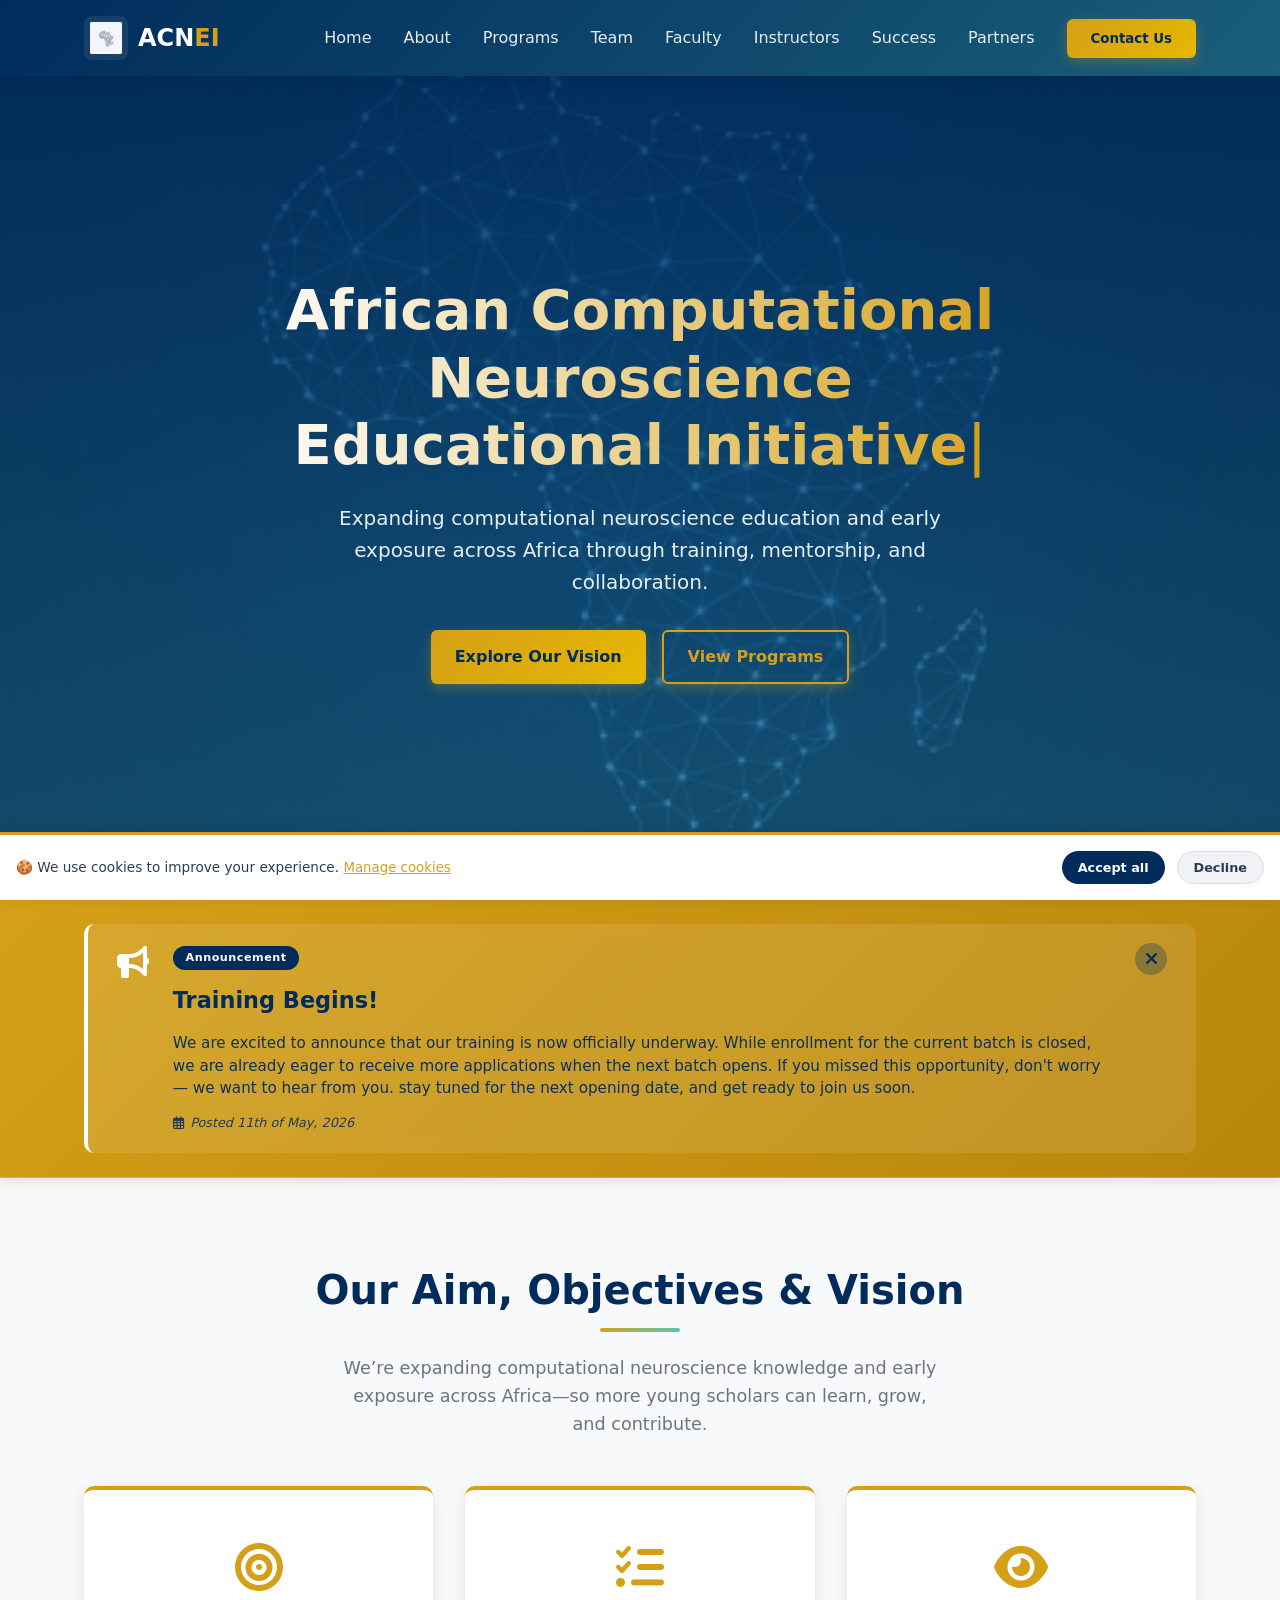
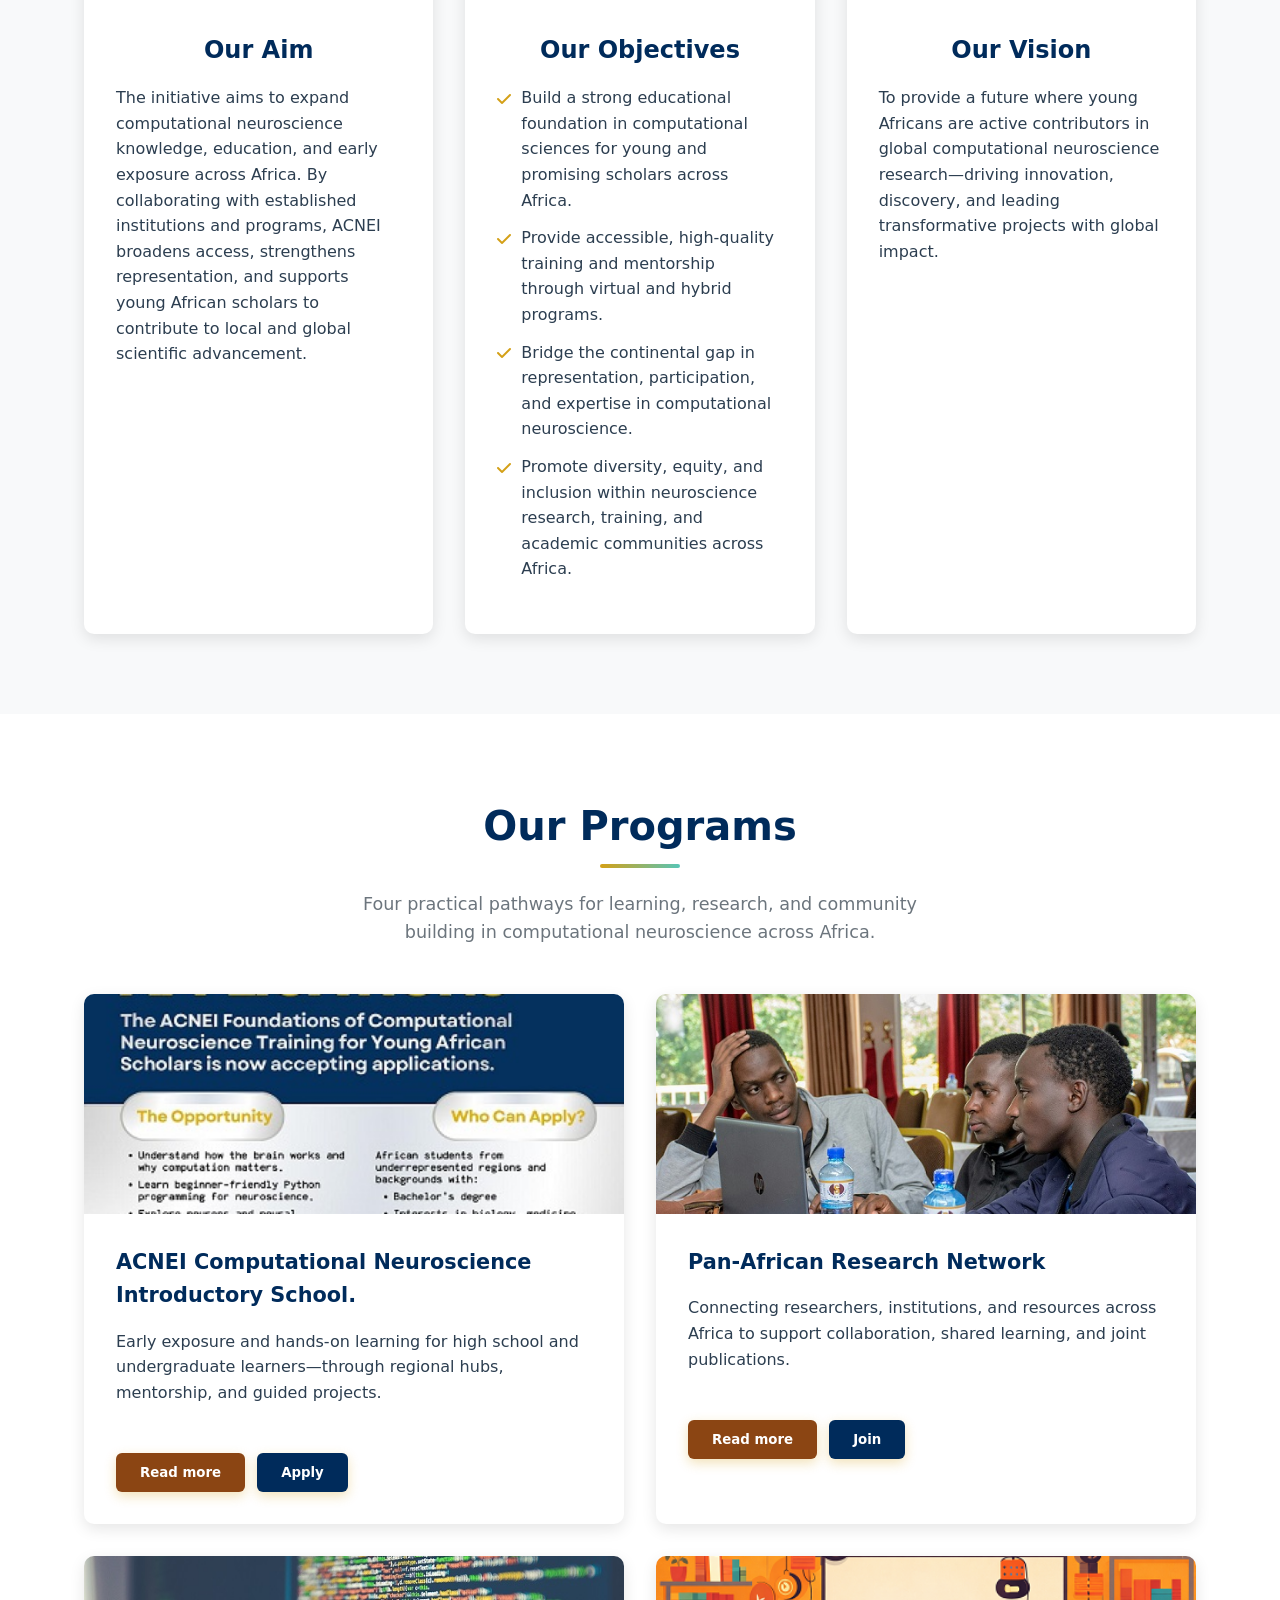
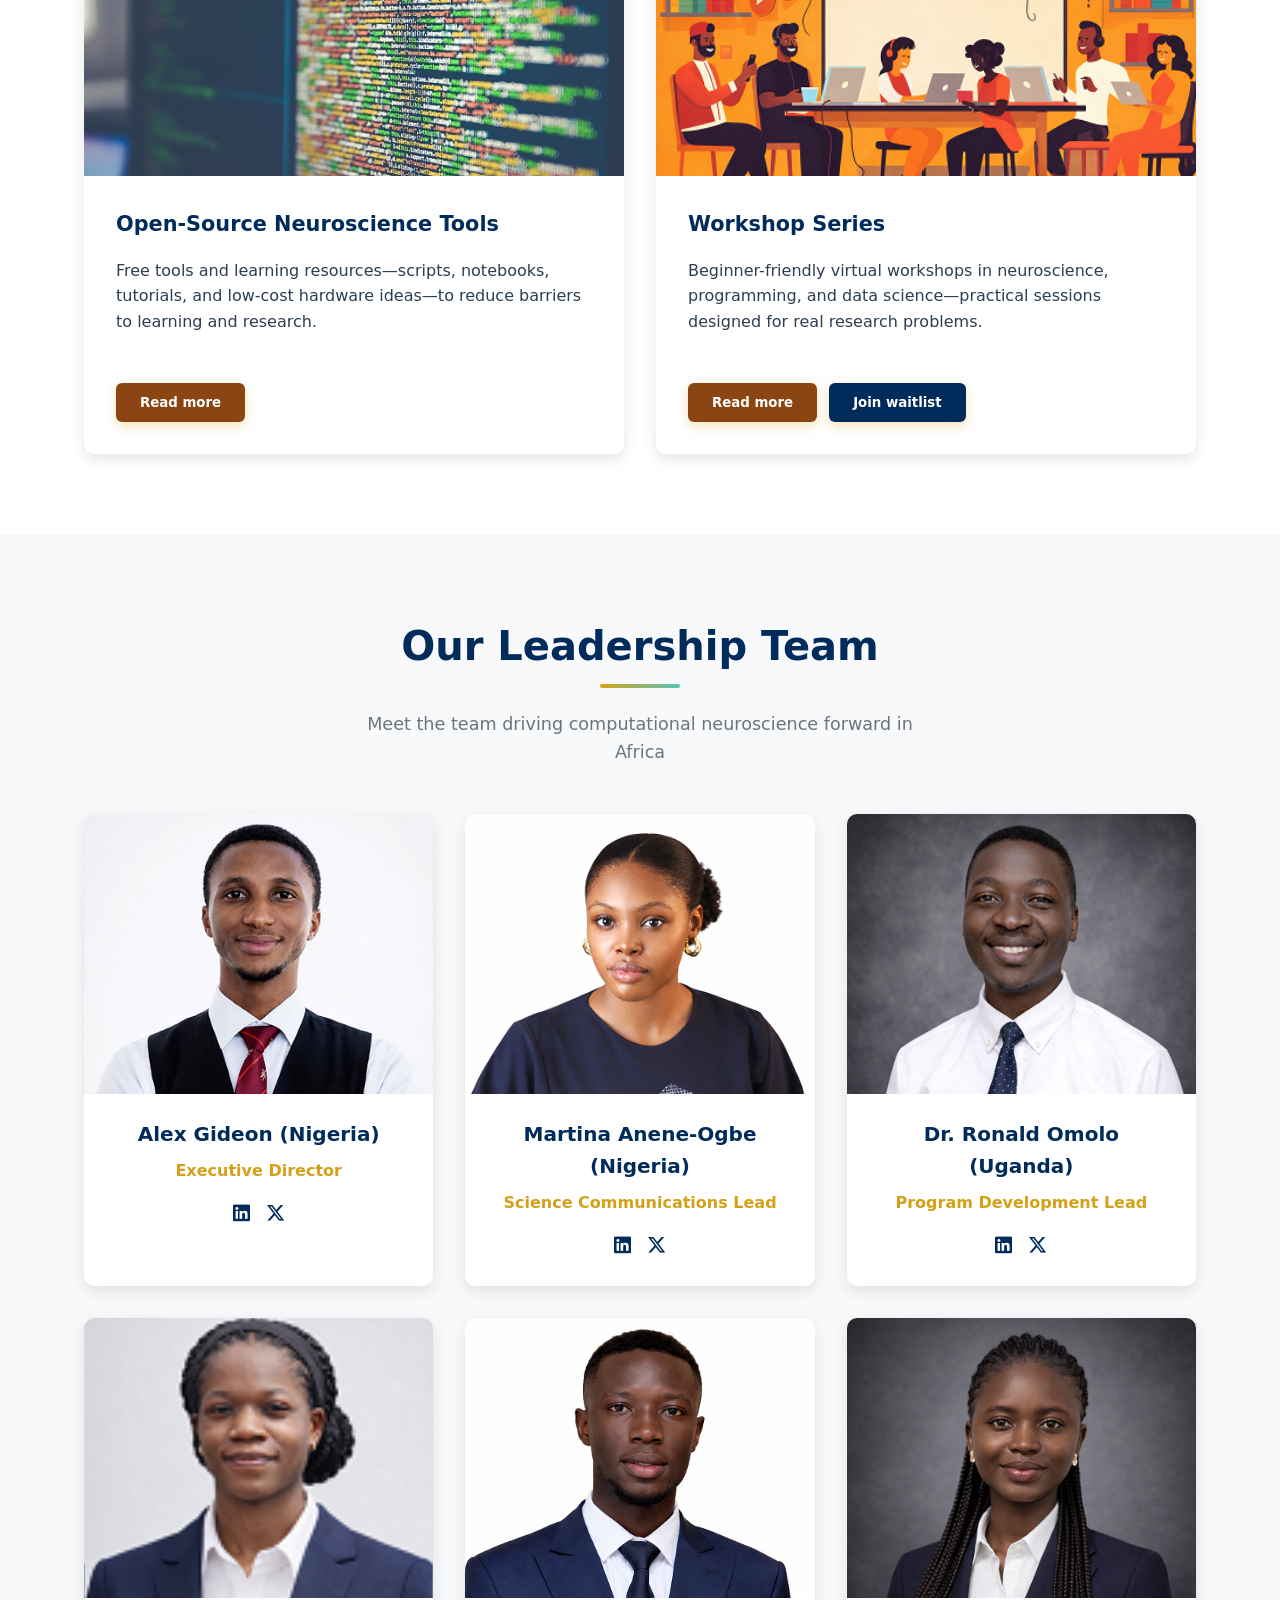
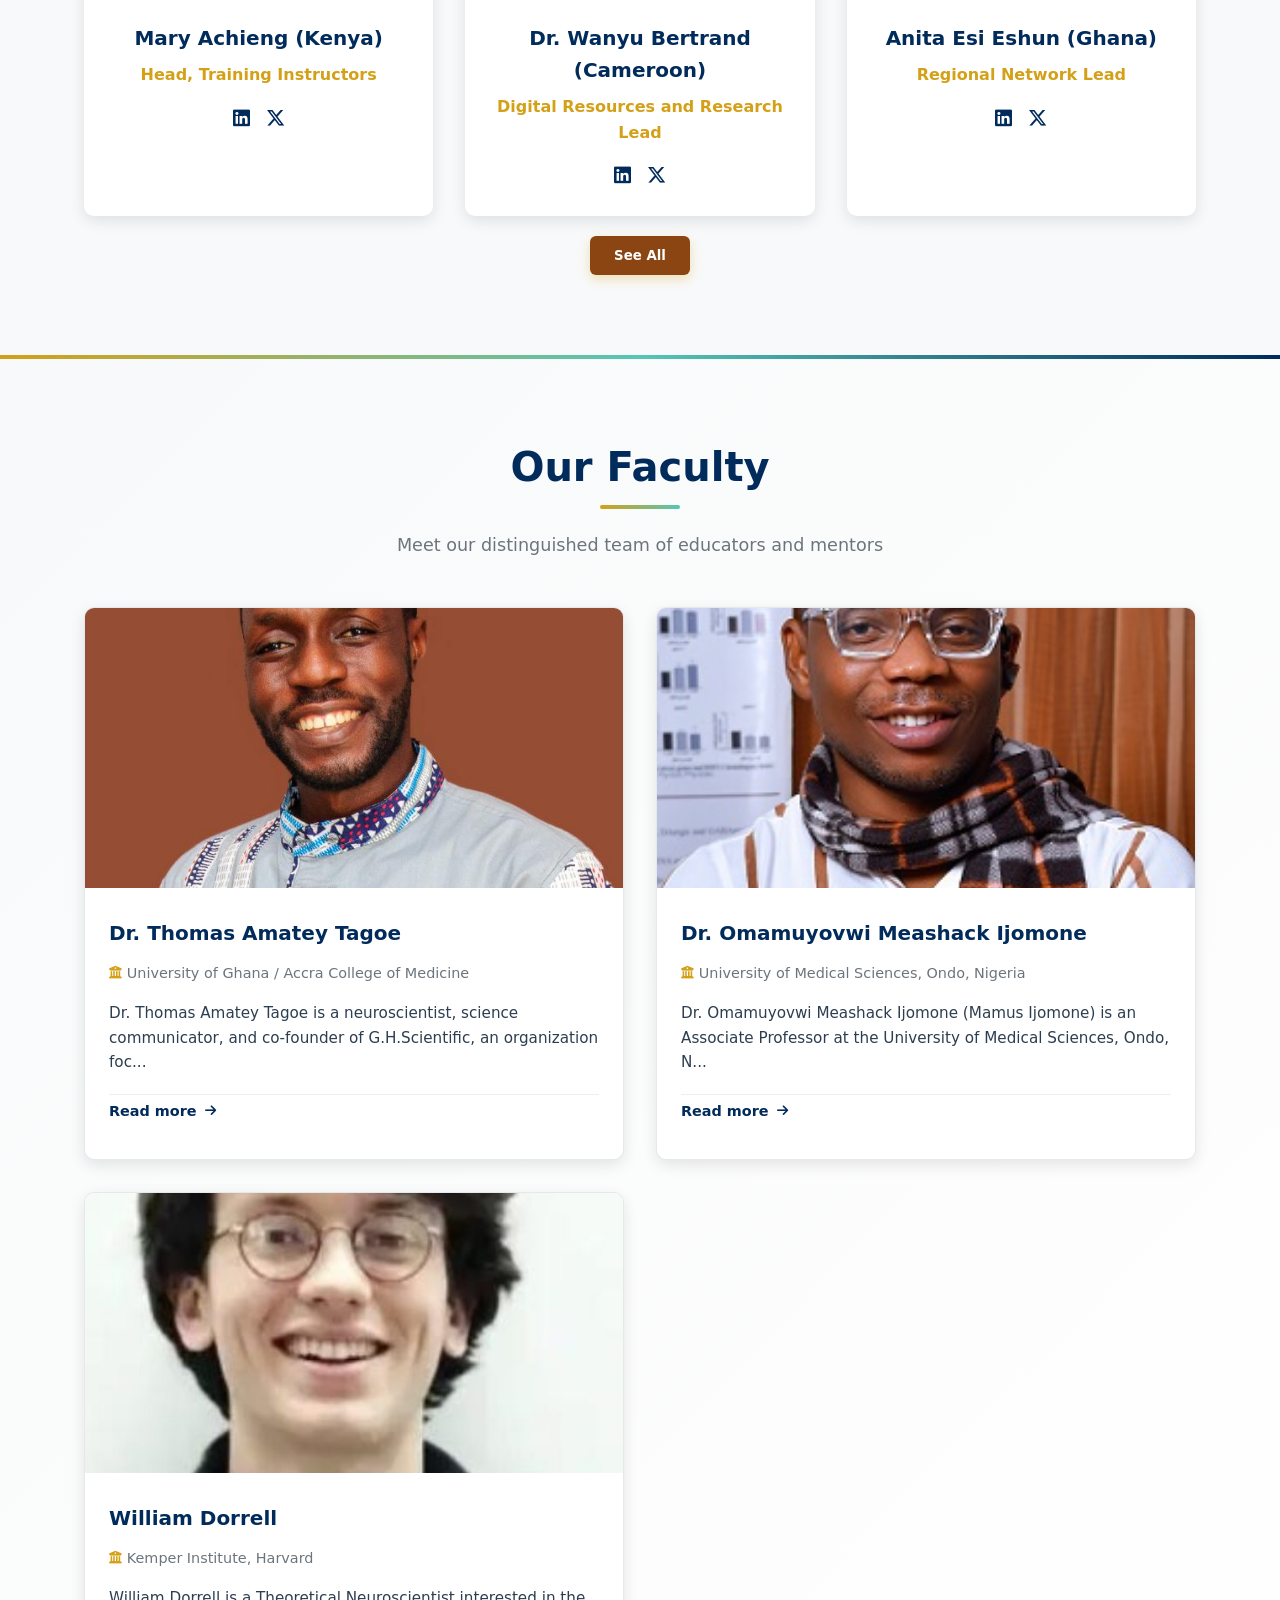
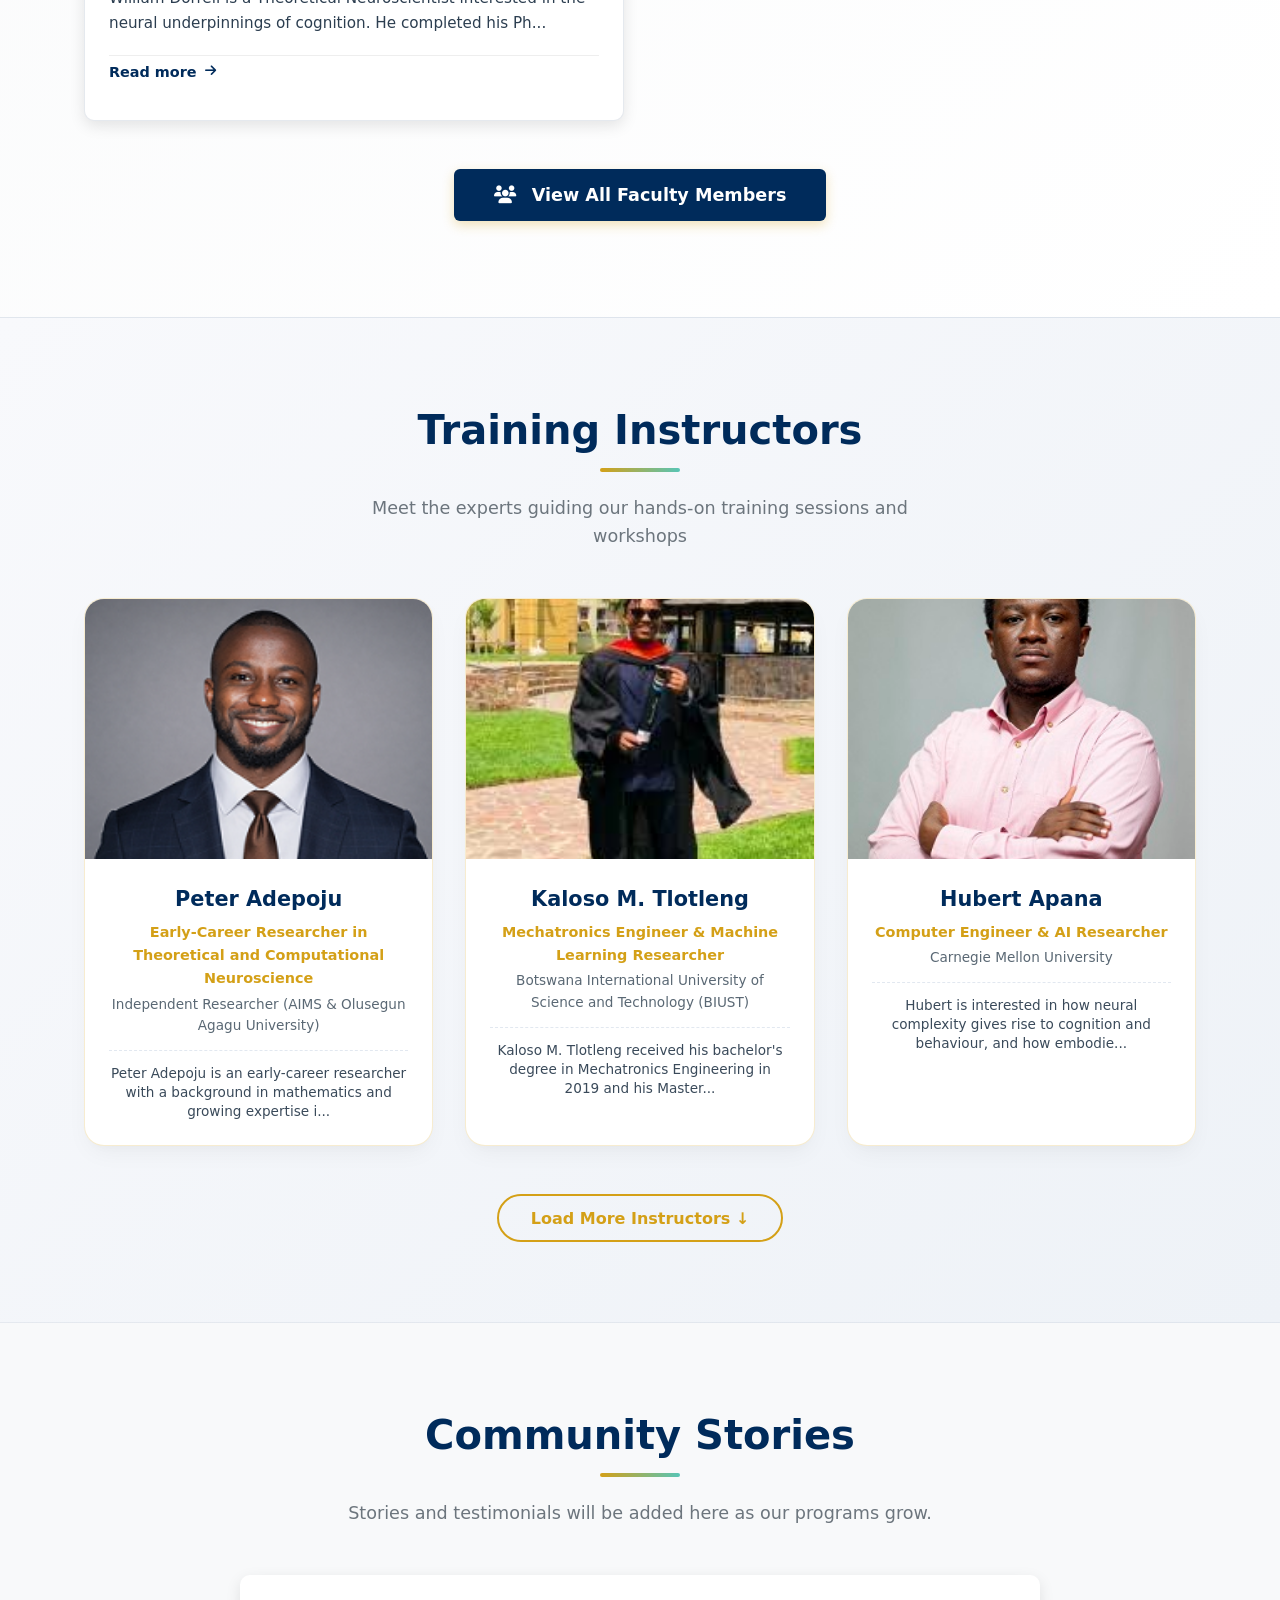
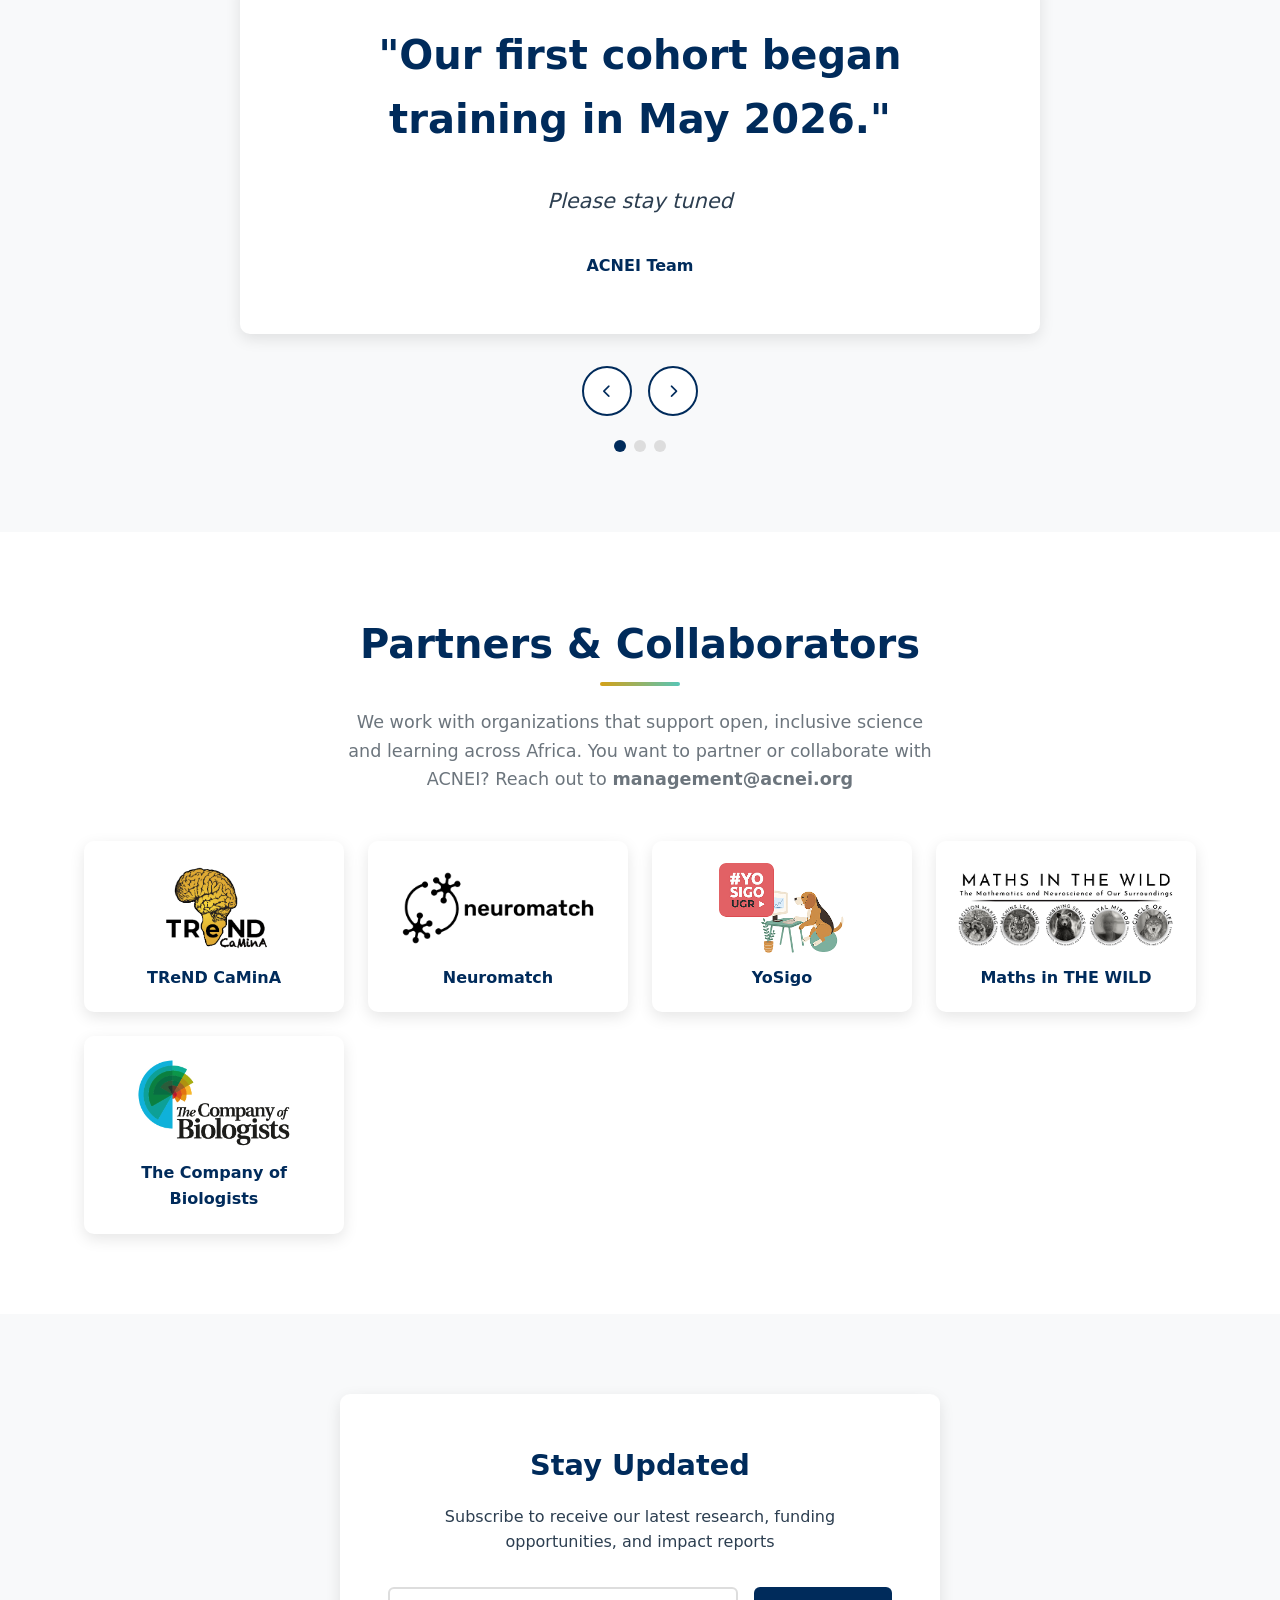
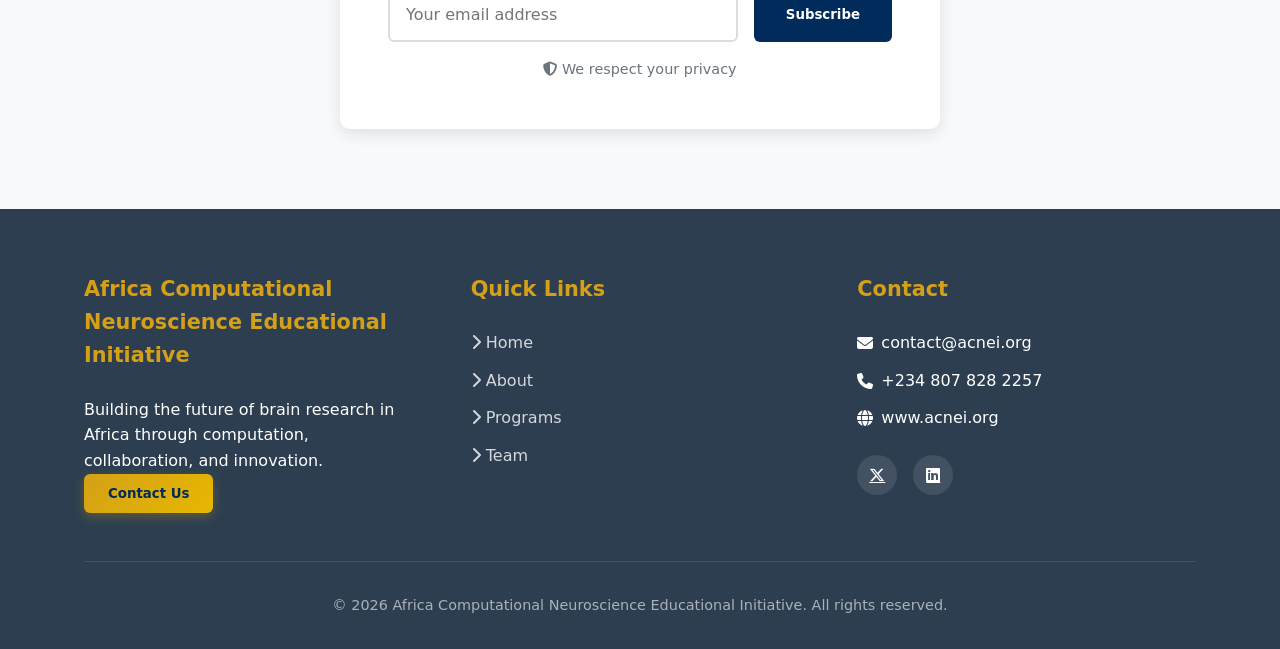
==== commit f5f0eca4: "change of roles" ====
--- a/index.html
+++ b/index.html
@@ -348,7 +348,7 @@
                     <div class="team-img" style="background-image: url('./images/team/anita.png');"></div>
                     <div class="team-info">
                         <h4>Anita Esi Eshun (Ghana)</h4>
-                        <p class="team-role">West Africa Regional Representative</p>
+                        <p class="team-role">Regional Network Lead</p>
                         <div class="team-social">
                             <a href="#"><i class="fa-brands fa-linkedin"></i></a>
                             <a href="#"><i class="fa-brands fa-x-twitter"></i></a>
@@ -363,7 +363,7 @@
                     <div class="team-img" style="background-image: url('./images/team/tolulope.jpg');"></div>
                     <div class="team-info">
                         <h4>Tolulope Gbayisomore (Nigeria)</h4>
-                        <p class="team-role">Training & Operations Lead</p>
+                        <p class="team-role">Program Manager and Operations Lead</p>
                         <div class="team-social">
                             <a href="https://www.linkedin.com/in/tolulope-gbayisomore-111a7b261"><i class="fa-brands fa-linkedin"></i></a>
                             <a href="#"><i class="fa-brands fa-x-twitter"></i></a>
@@ -375,7 +375,7 @@
                     <div class="team-img" style="background-image: url('./images/team/dr-champion.png');"></div>
                     <div class="team-info">
                         <h4>Dr Champion Lumamba (Zambia)</h4>
-                        <p class="team-role">Southern Africa Regional Coordinator</p>
+                        <p class="team-role">Secretary General</p>
                         <div class="team-social">
                             <a href="https://www.linkedin.com/in/dr-champion-lumamba-16aa4b263"><i class="fa-brands fa-linkedin"></i></a>
                             <a href="#"><i class="fa-brands fa-x-twitter"></i></a>
@@ -387,7 +387,19 @@
                     <div class="team-img" style="background-image: url('./images/team/lesley.png');"></div>
                     <div class="team-info">
                         <h4>Lesley Mahagueheme (Cameroon)</h4>
-                        <p class="team-role">Central Africa Regional Coordinator</p>
+                        <p class="team-role">Human Resource and community manager</p>
+                        <div class="team-social">
+                            <a href="#"><i class="fa-brands fa-linkedin"></i></a>
+                            <a href="#"><i class="fa-brands fa-x-twitter"></i></a>
+                        </div>
+                    </div>
+                </div>
+
+                <div class="team-card">
+                    <div class="team-img" style="background-image: url('./images/team/timothy.jpg');"></div>
+                    <div class="team-info">
+                        <h4>Timothy Byaruhanga(Uganda)</h4>
+                        <p class="team-role">East Africa Regional Representative</p>
                         <div class="team-social">
                             <a href="#"><i class="fa-brands fa-linkedin"></i></a>
                             <a href="#"><i class="fa-brands fa-x-twitter"></i></a>
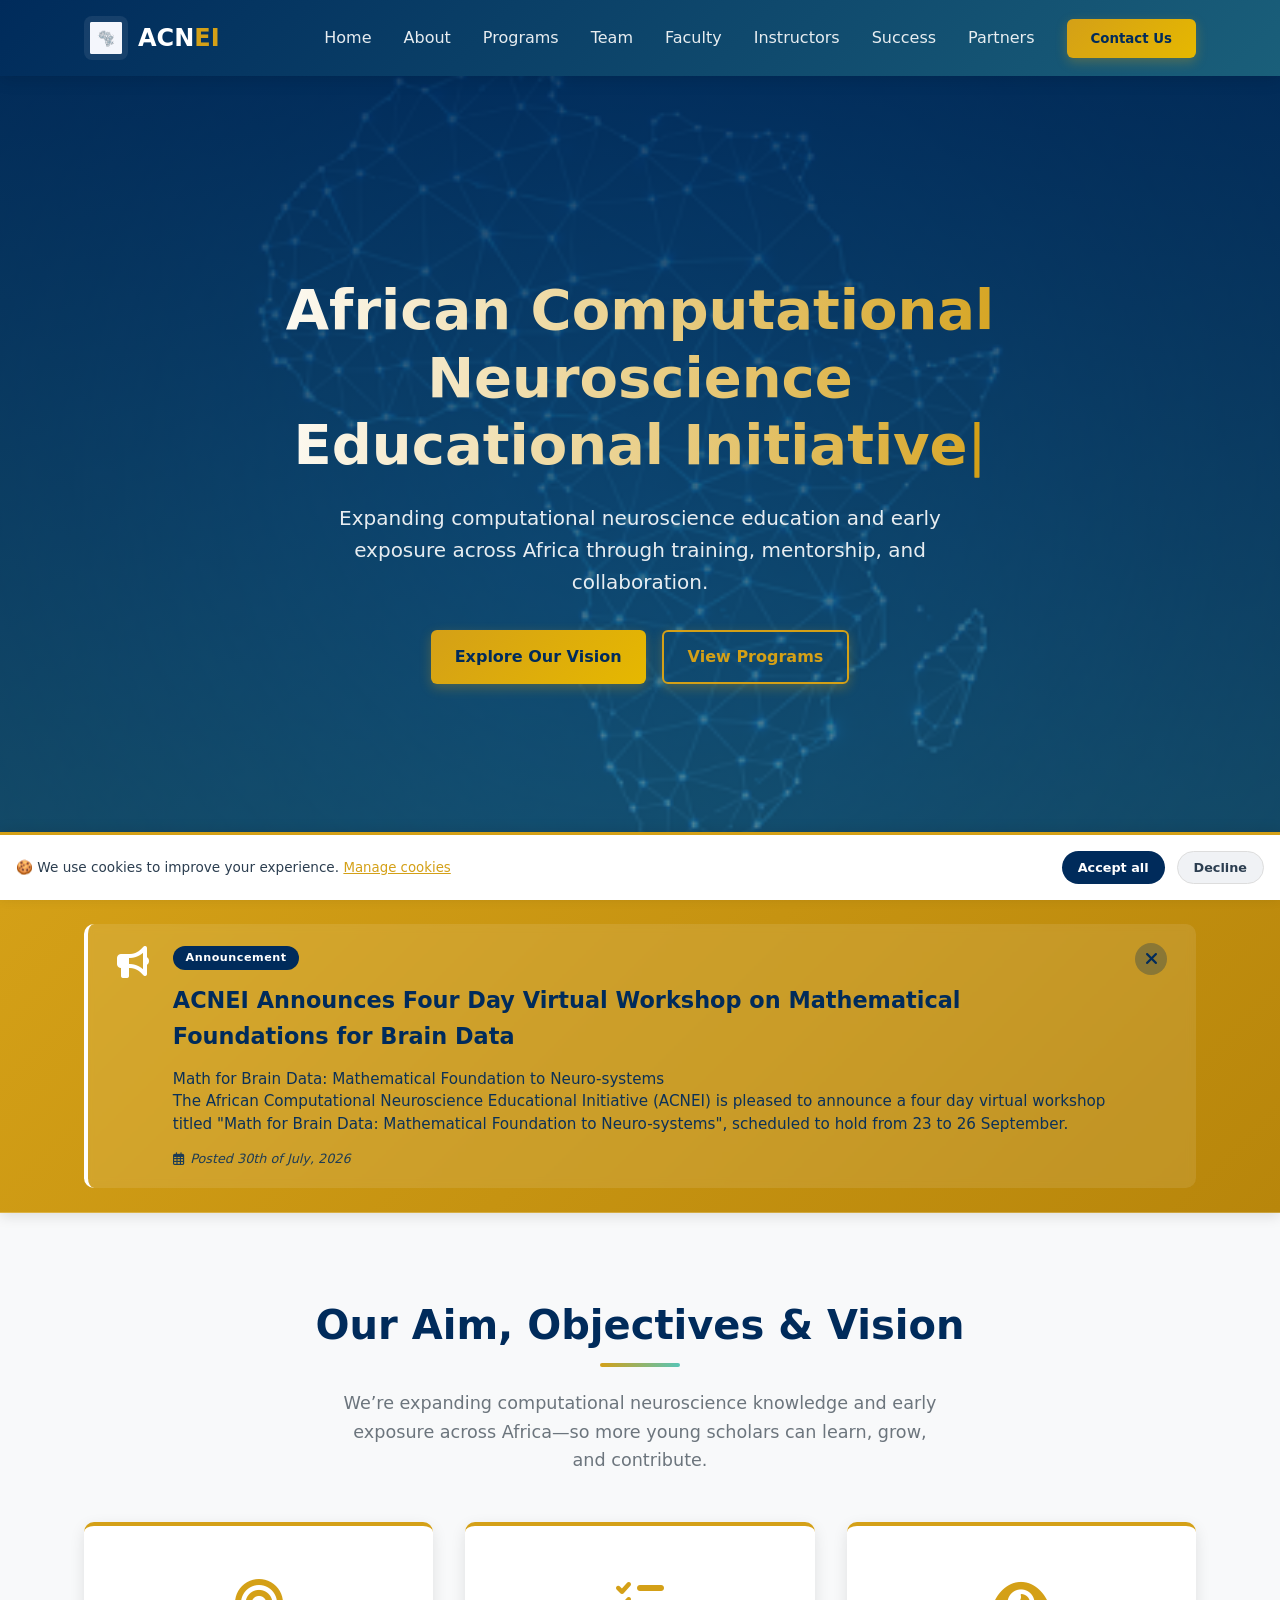
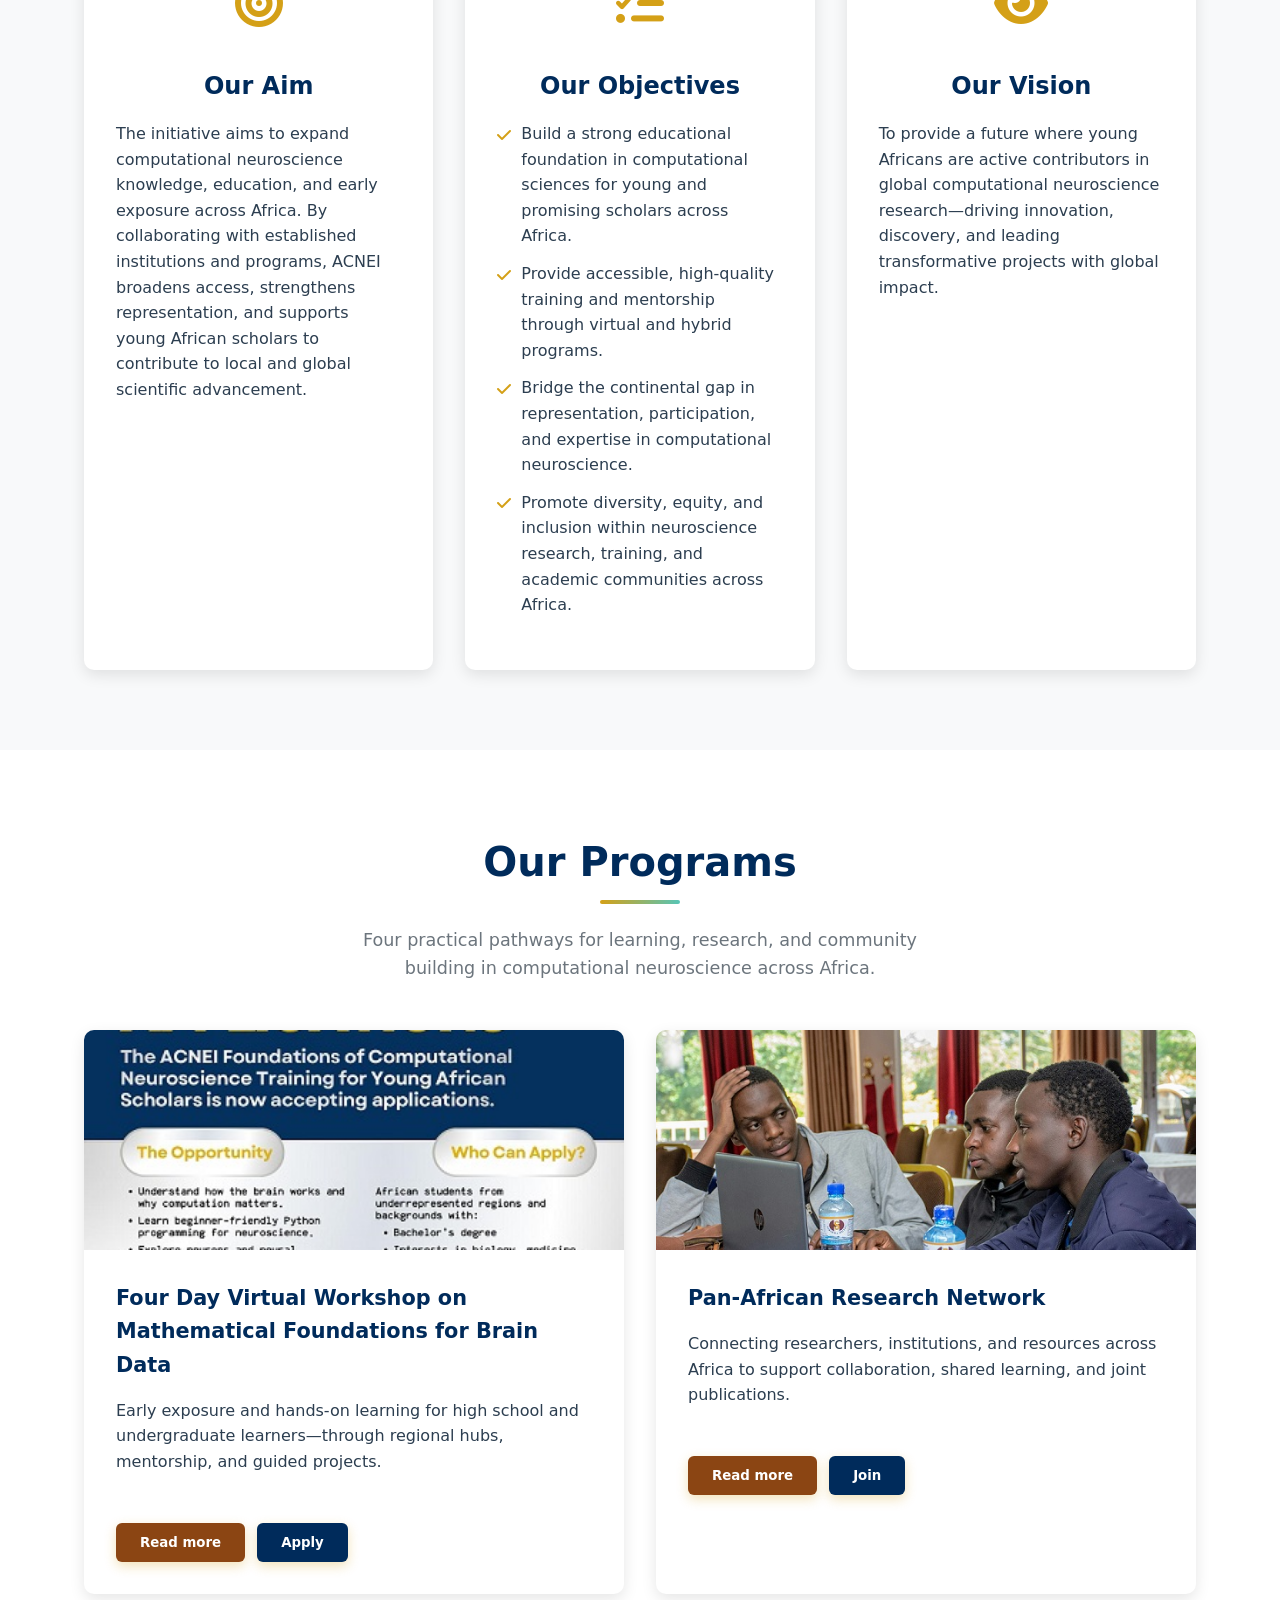
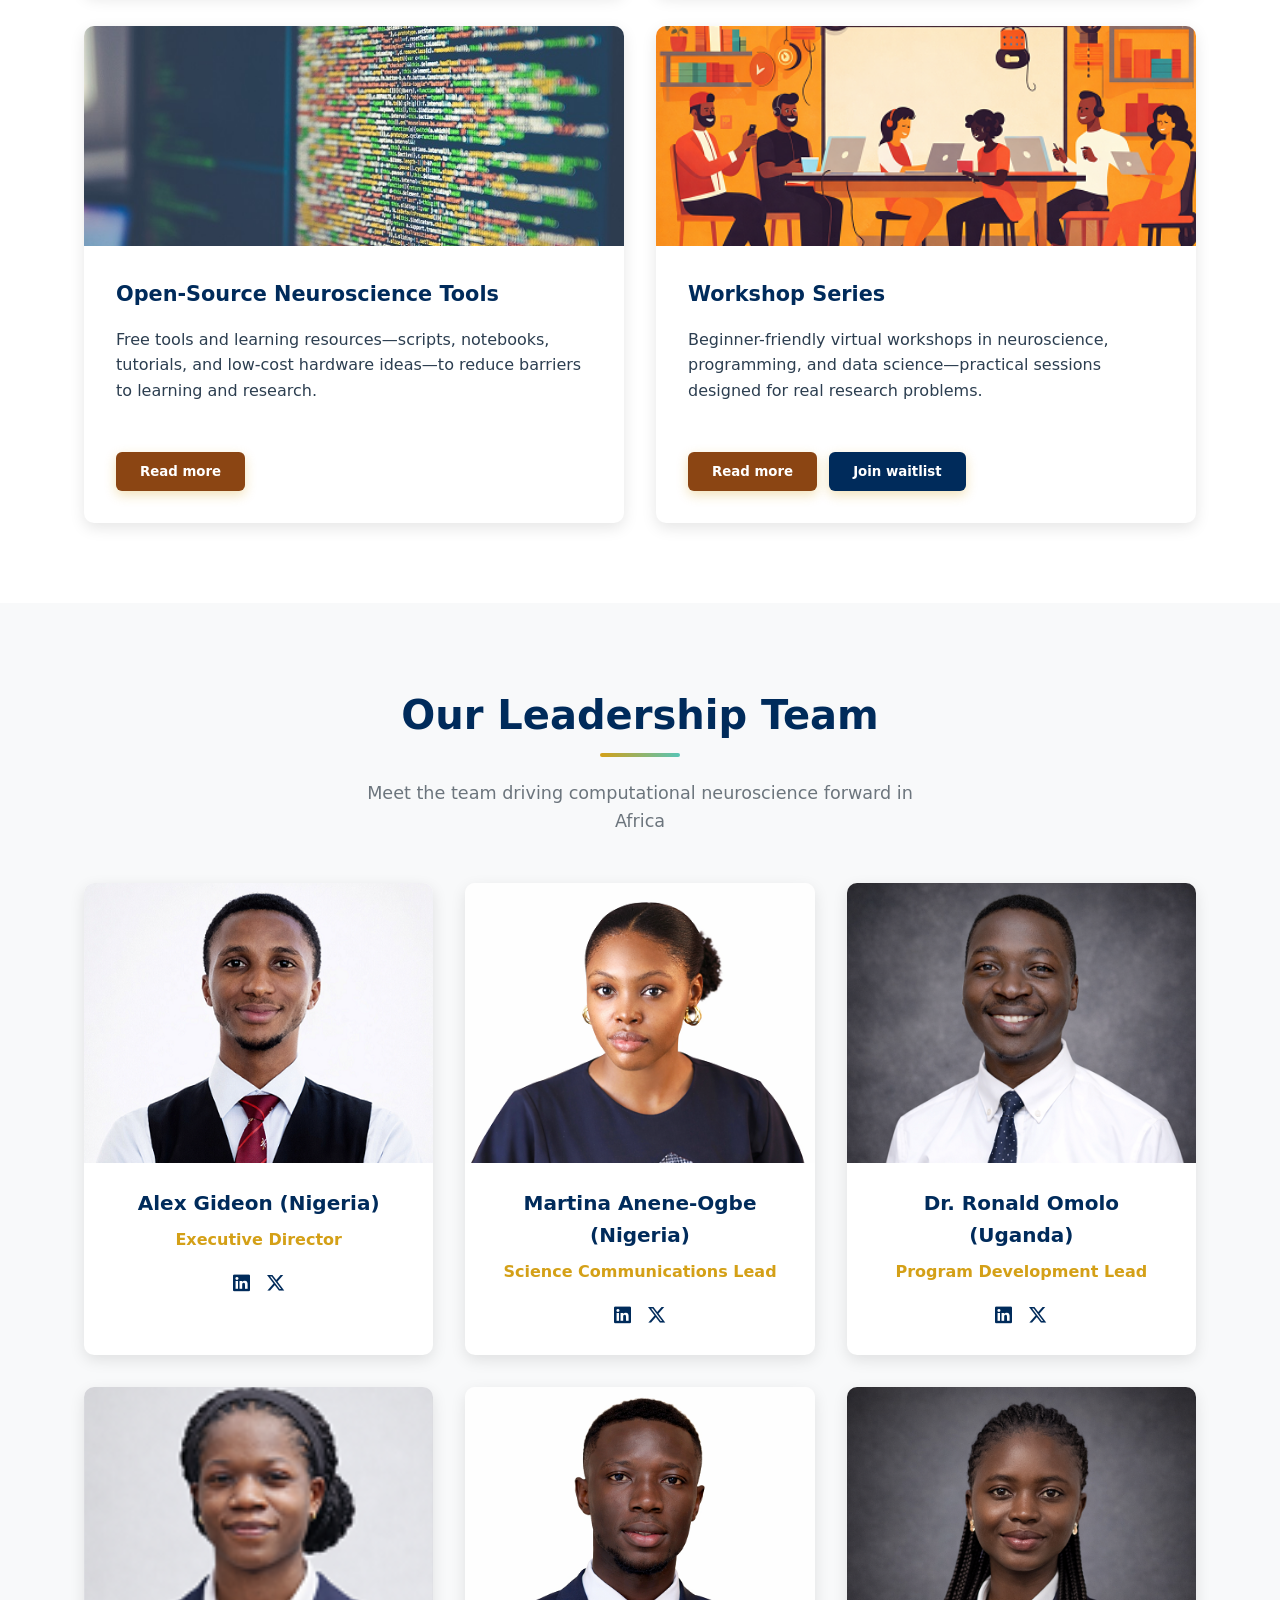
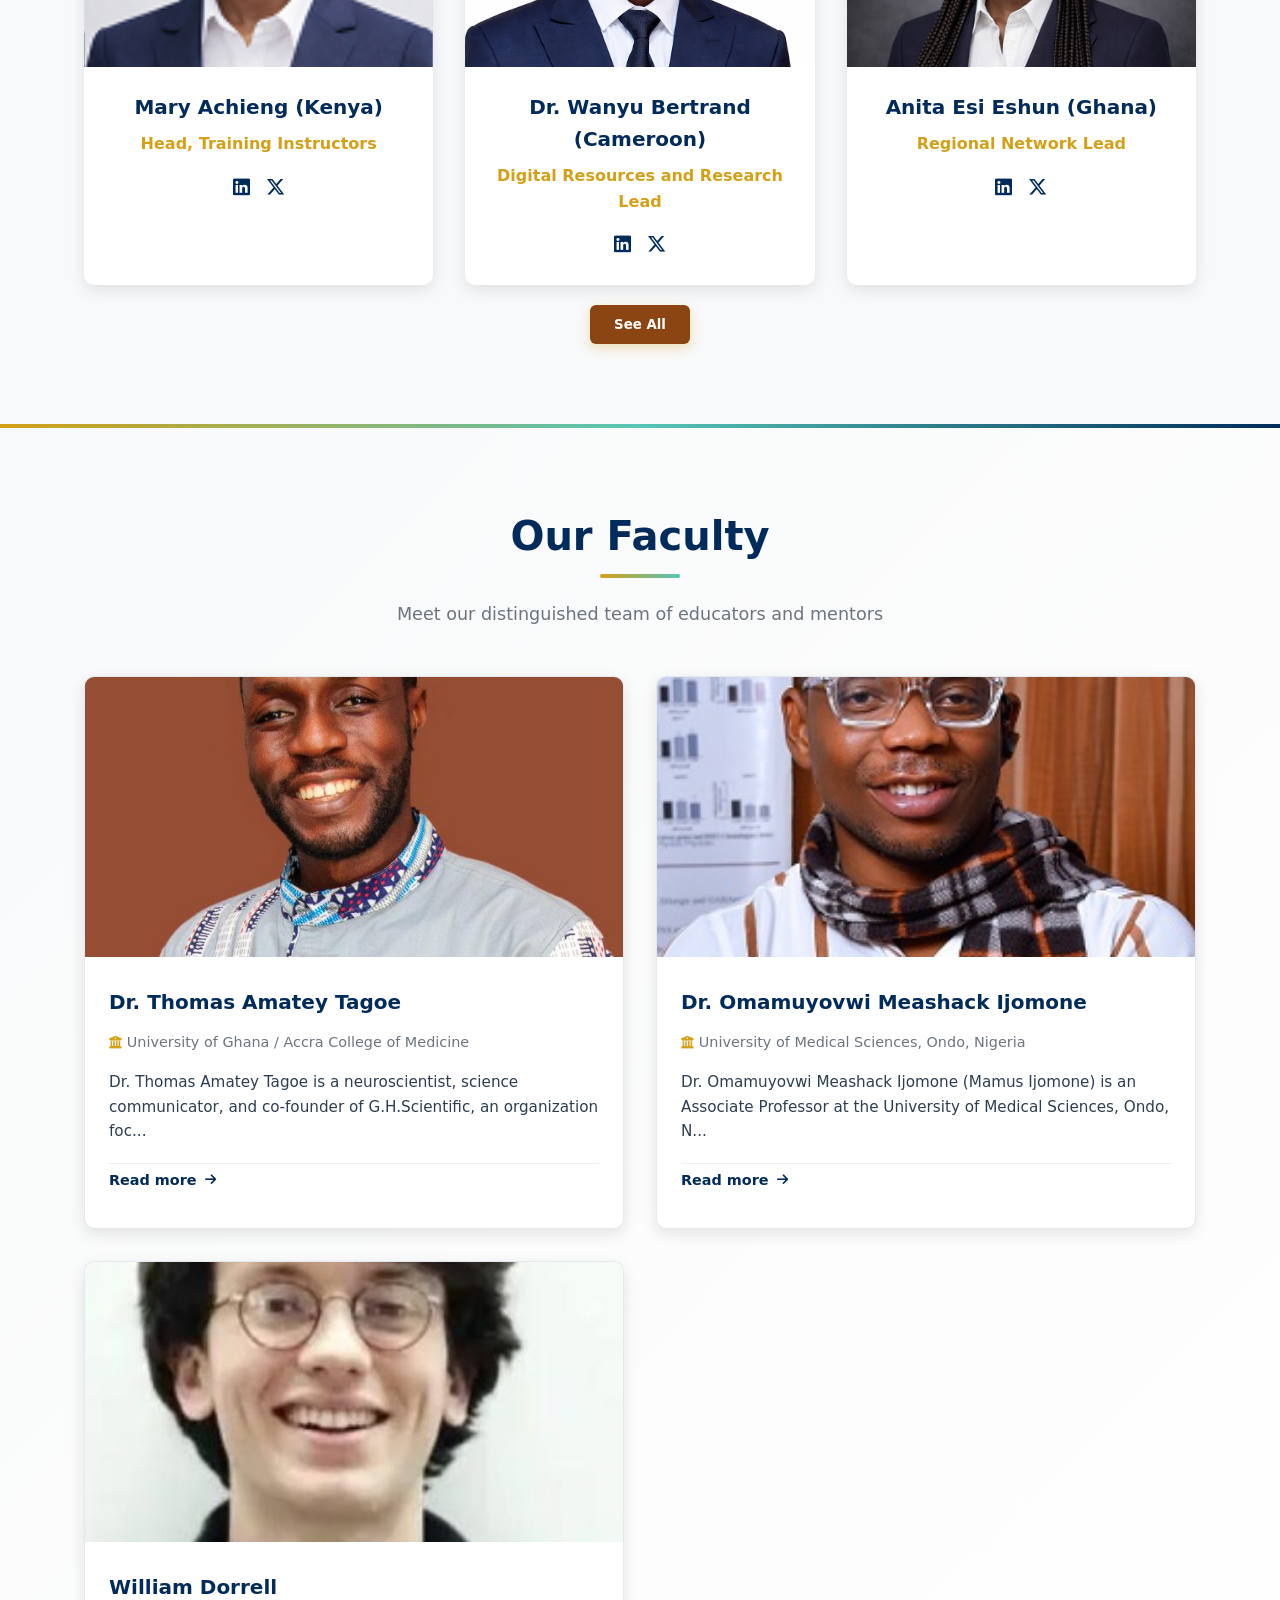
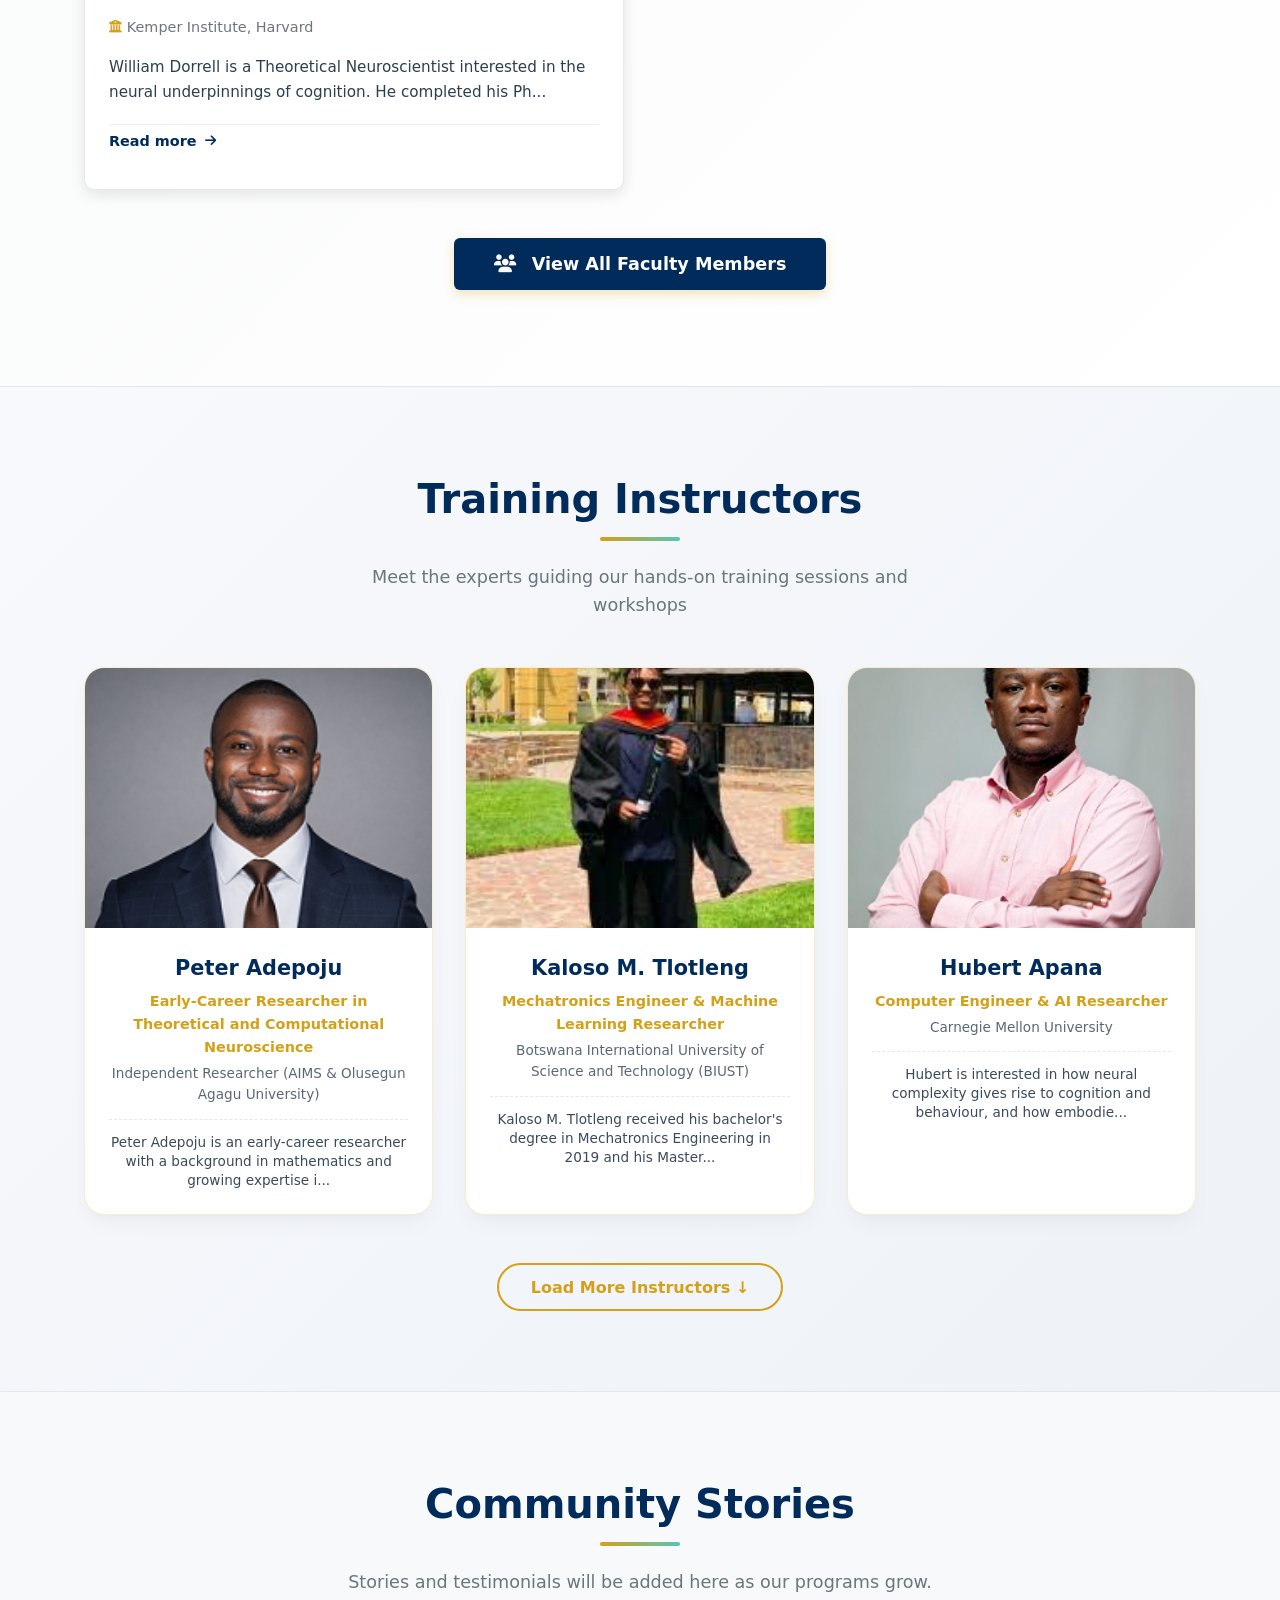
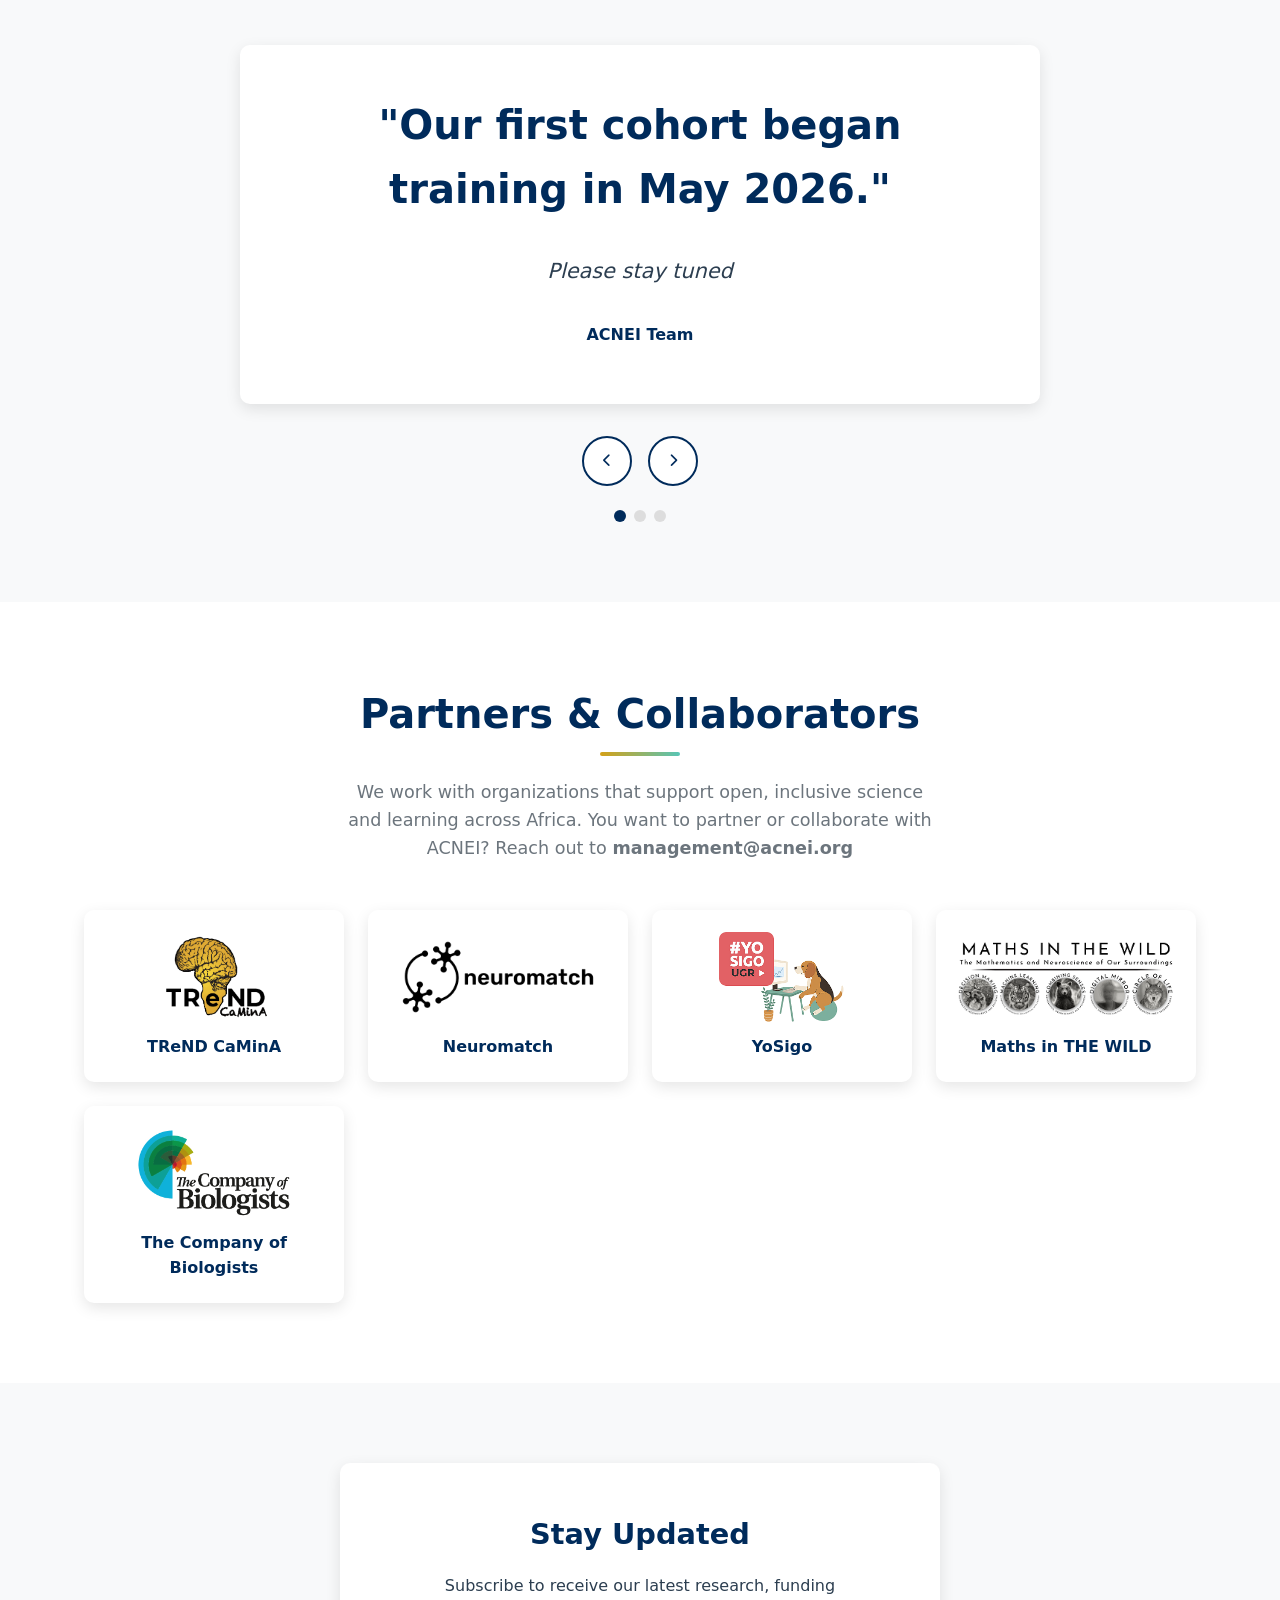
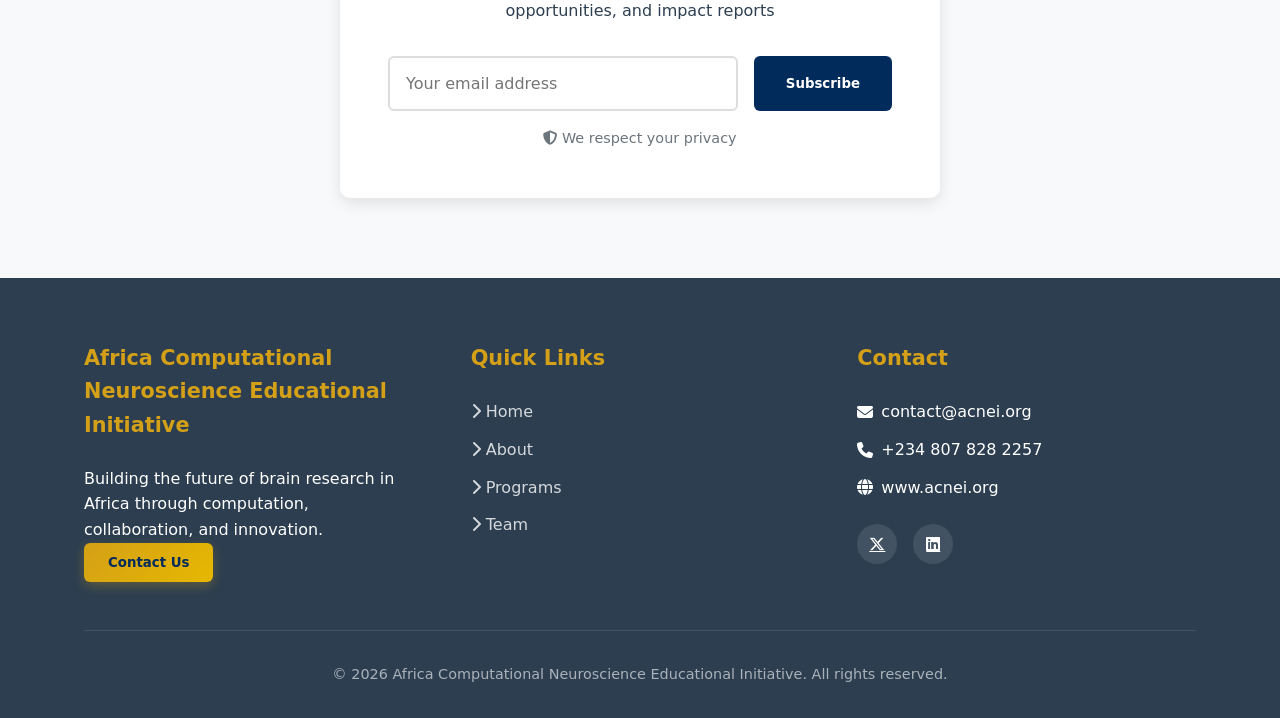
==== commit ff09e355: "Revise announcement and program information in index.html Updated announcement details and program t" ====
--- a/index.html
+++ b/index.html
@@ -134,14 +134,13 @@
                 </div>
                 <div class="announcement-text">
                     <span class="announcement-badge">Announcement</span>
-                    <h3>Training Begins!</h3>
+                    <h3>ACNEI Announces Four Day Virtual Workshop on Mathematical Foundations for Brain Data</h3>
                     <p>
-                        We are excited to announce that our training is now officially underway.
-While enrollment for the current batch is closed, we are already eager to receive more applications when the next batch opens. If you missed this opportunity, don't worry — we want to hear from you.
-stay tuned for the next opening date, and get ready to join us soon.
+                        Math for Brain Data: Mathematical Foundation to Neuro-systems<br>
+The African Computational Neuroscience Educational Initiative (ACNEI) is pleased to announce a four day virtual workshop titled "Math for Brain Data: Mathematical Foundation to Neuro-systems", scheduled to hold from 23 to 26 September.
                     </p>
                     <div class="announcement-date">
-                        <i class="far fa-calendar-alt"></i> Posted 11th of May, 2026
+                        <i class="far fa-calendar-alt"></i> Posted 30th of July, 2026
                     </div>
                 </div>
                 <div class="announcement-actions">
@@ -207,7 +206,7 @@
                 <div class="program-card">
                     <div class="program-img" style="background-image: url('./images/call-for-application.jpg');"></div>
                     <div class="program-content">
-                        <h3>ACNEI Computational Neuroscience Introductory School.</h3>
+                        <h3>Four Day Virtual Workshop on Mathematical Foundations for Brain Data</h3>
                         <p>Early exposure and hands-on learning for high school and undergraduate learners—through regional hubs, mentorship, and guided projects.</p>
                         <div class="program-actions">
                             <button class="cta-button program-btn program-readmore" data-program="neurocomp">Read more</button>
@@ -733,4 +732,4 @@
     
     <script type="module" src="index4.js"></script>
 </body>
-</html>+</html>
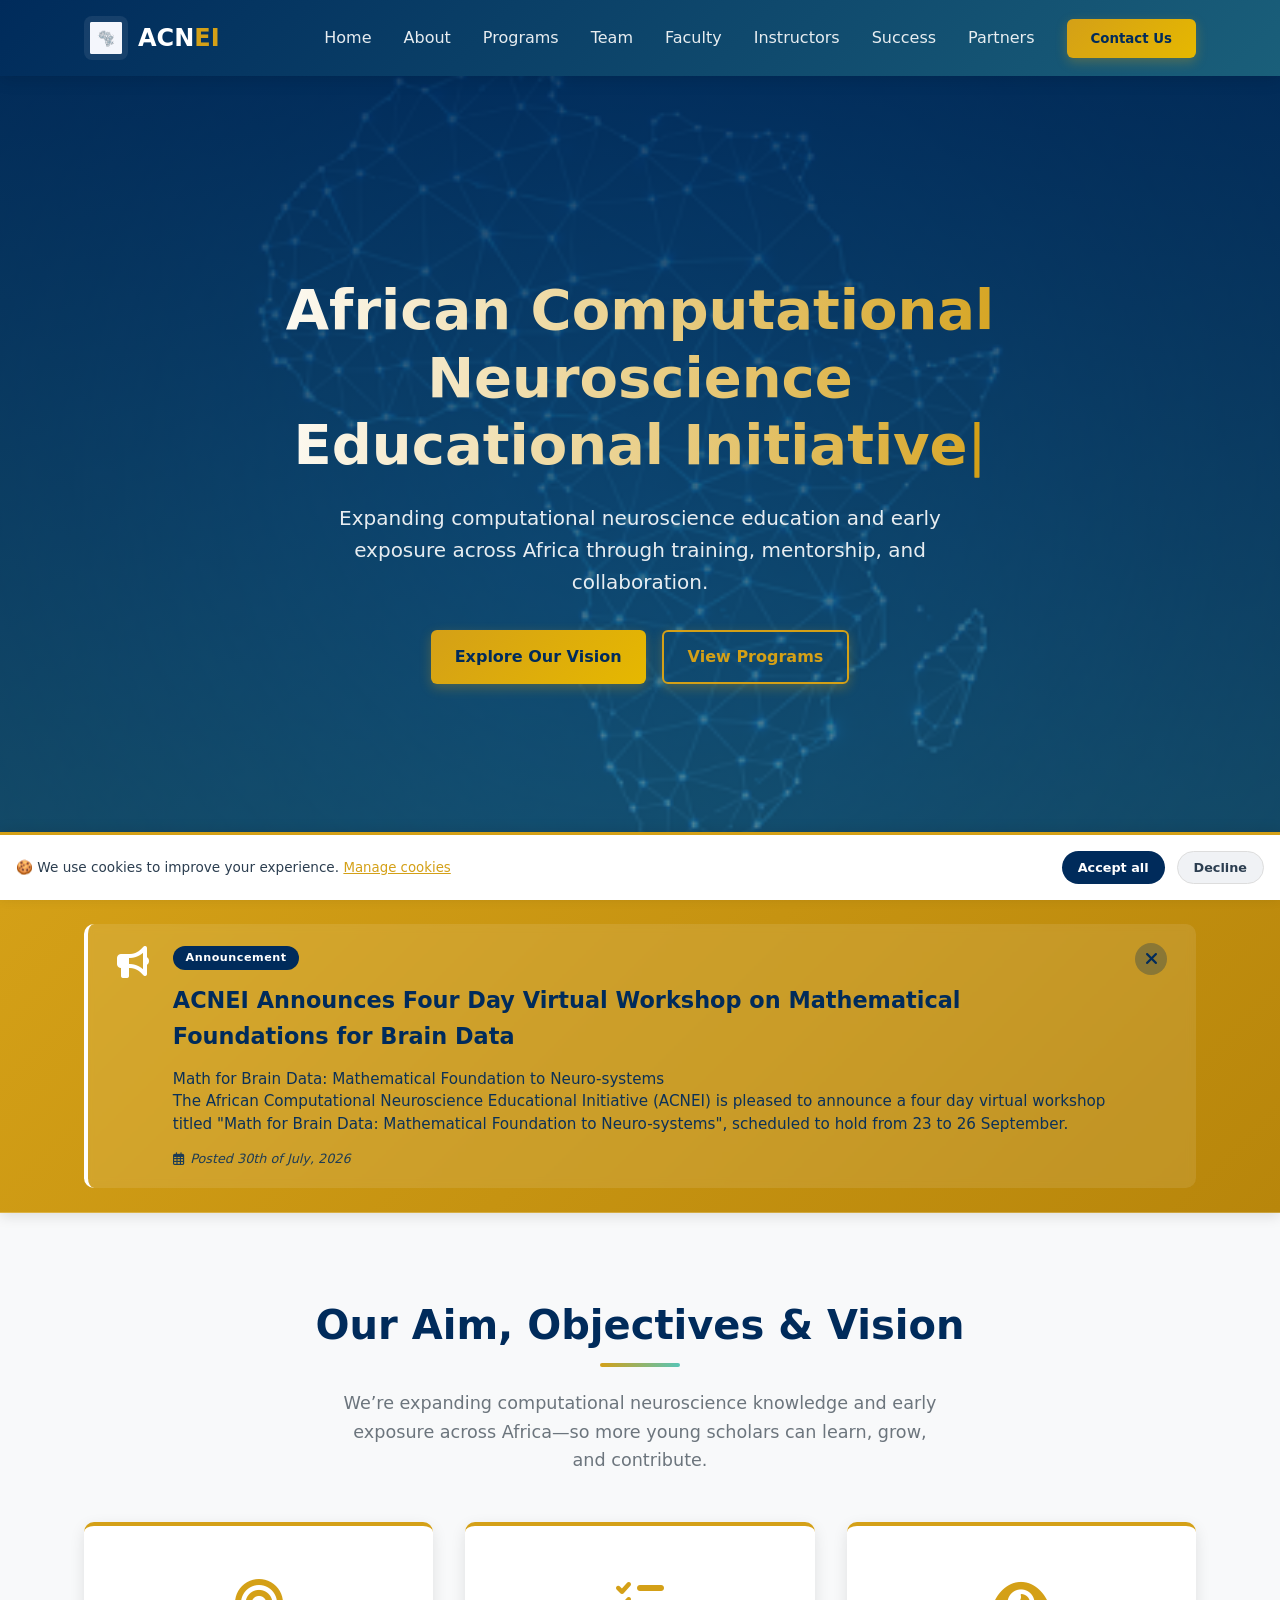
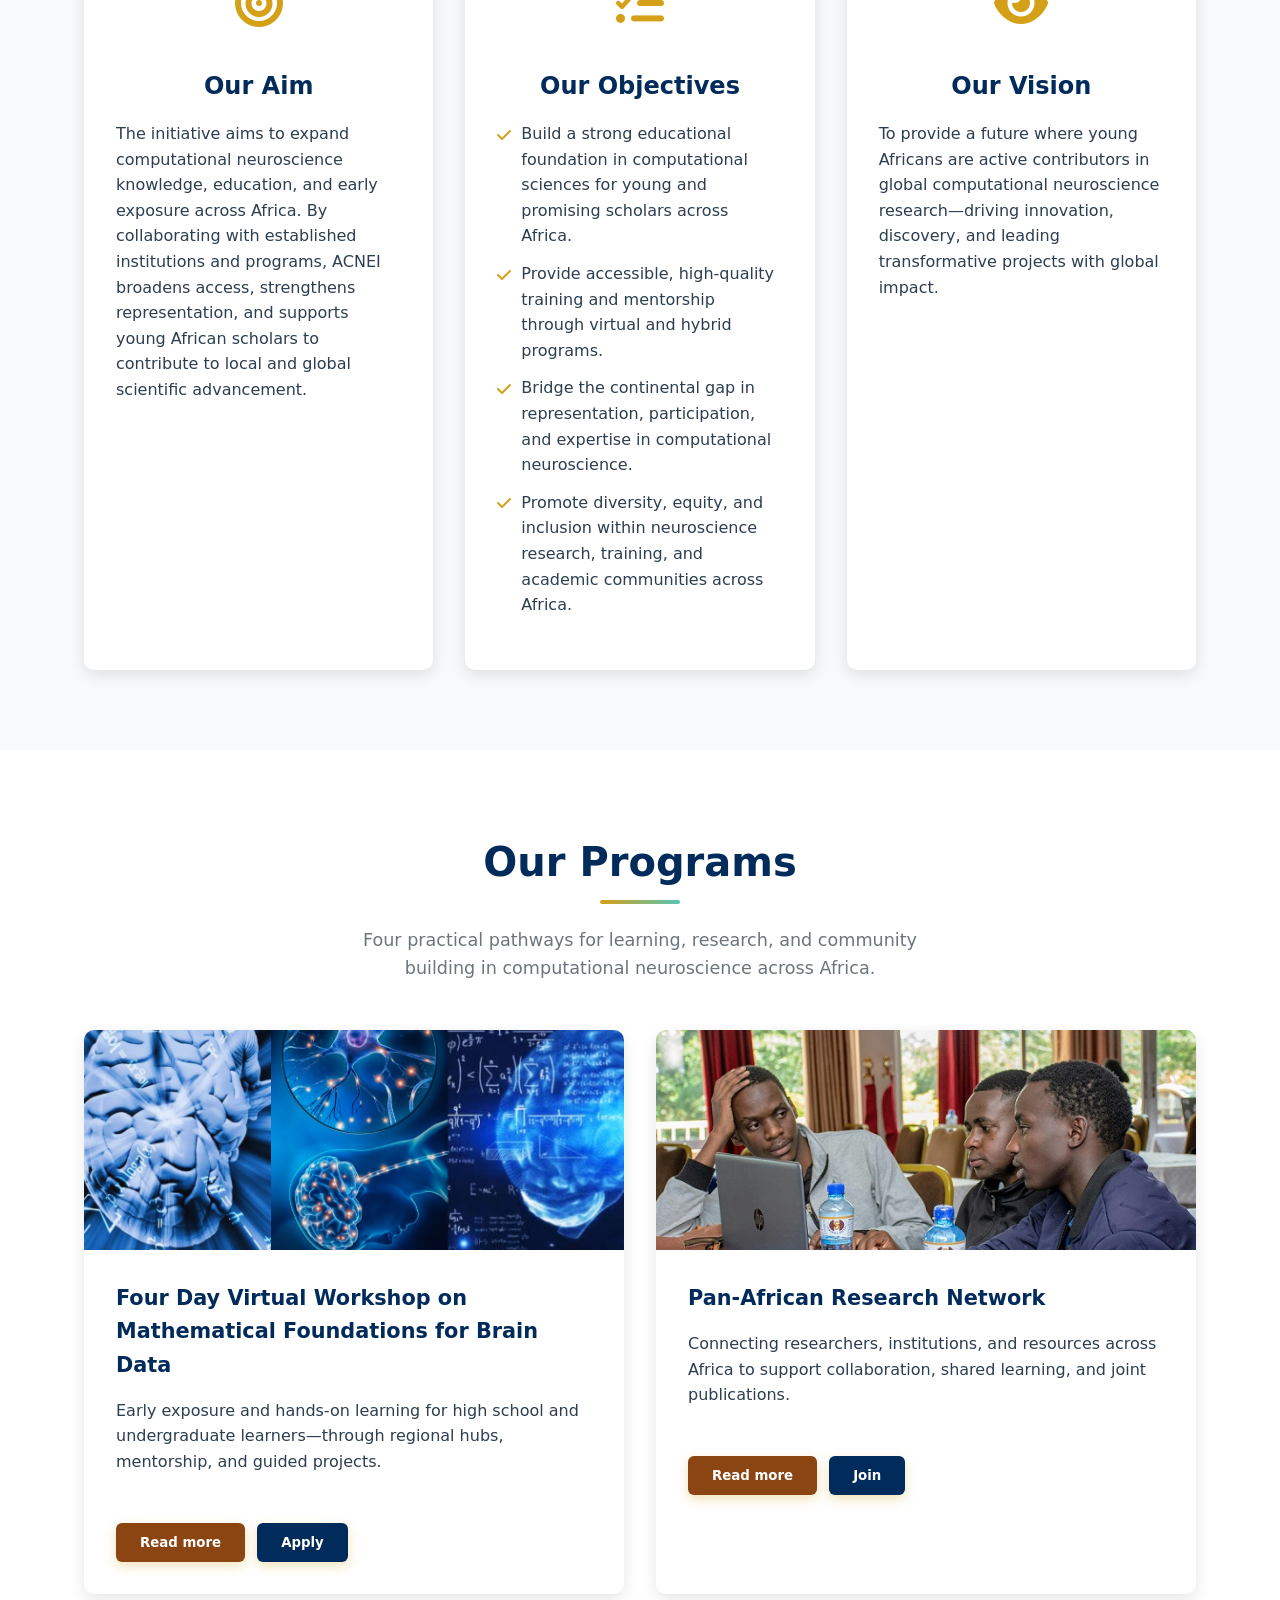
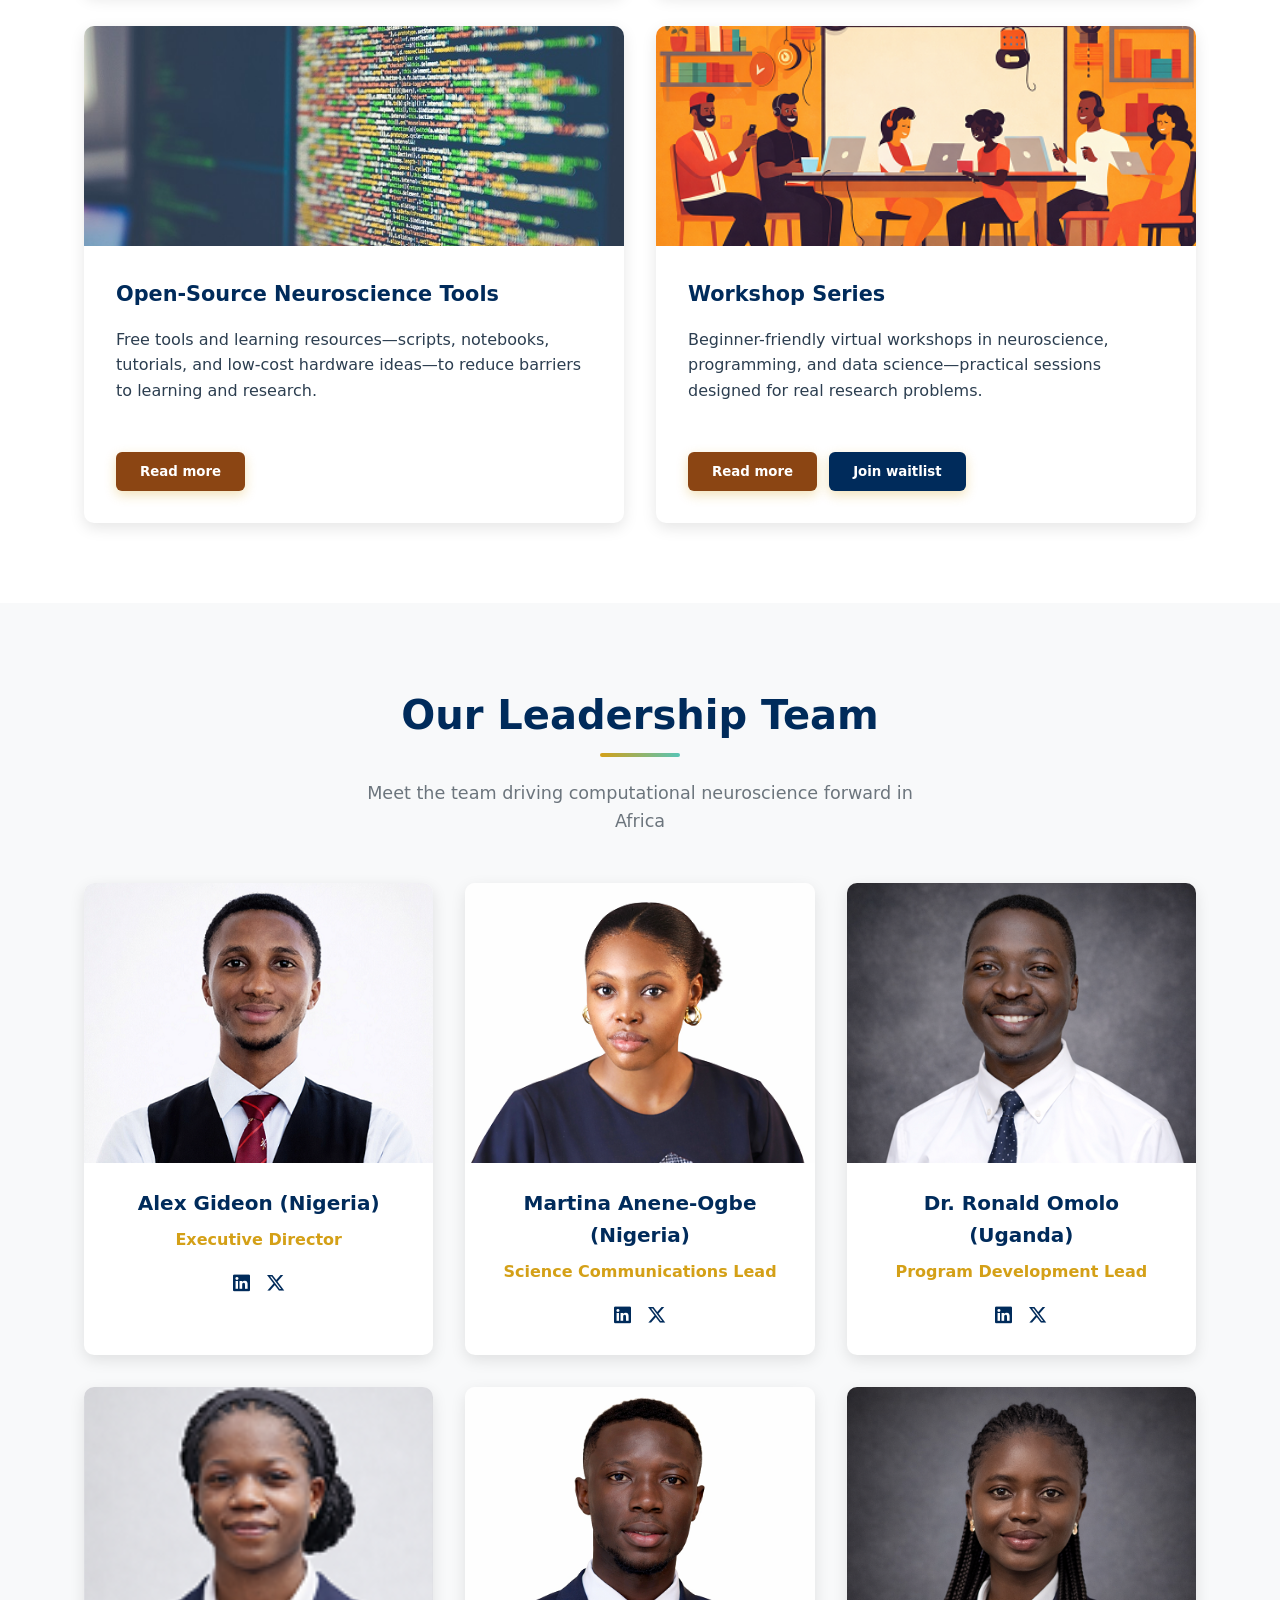
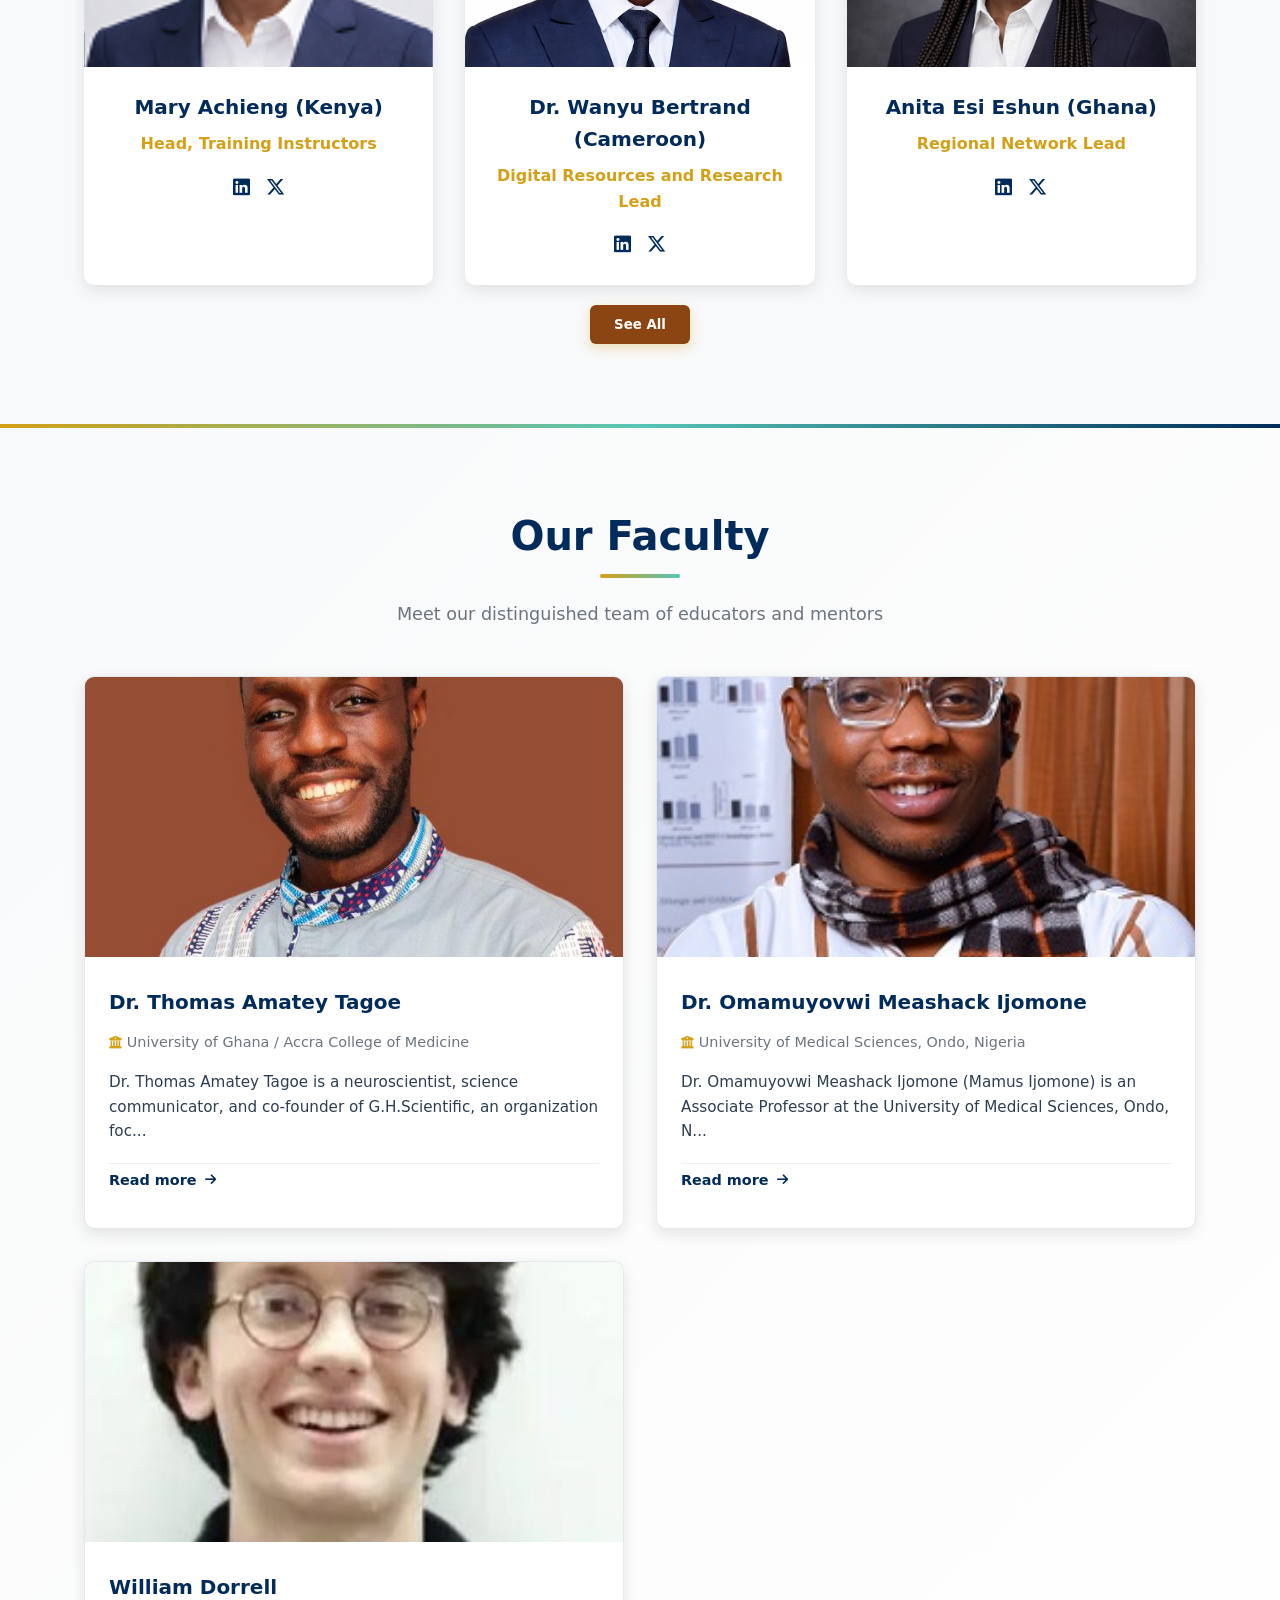
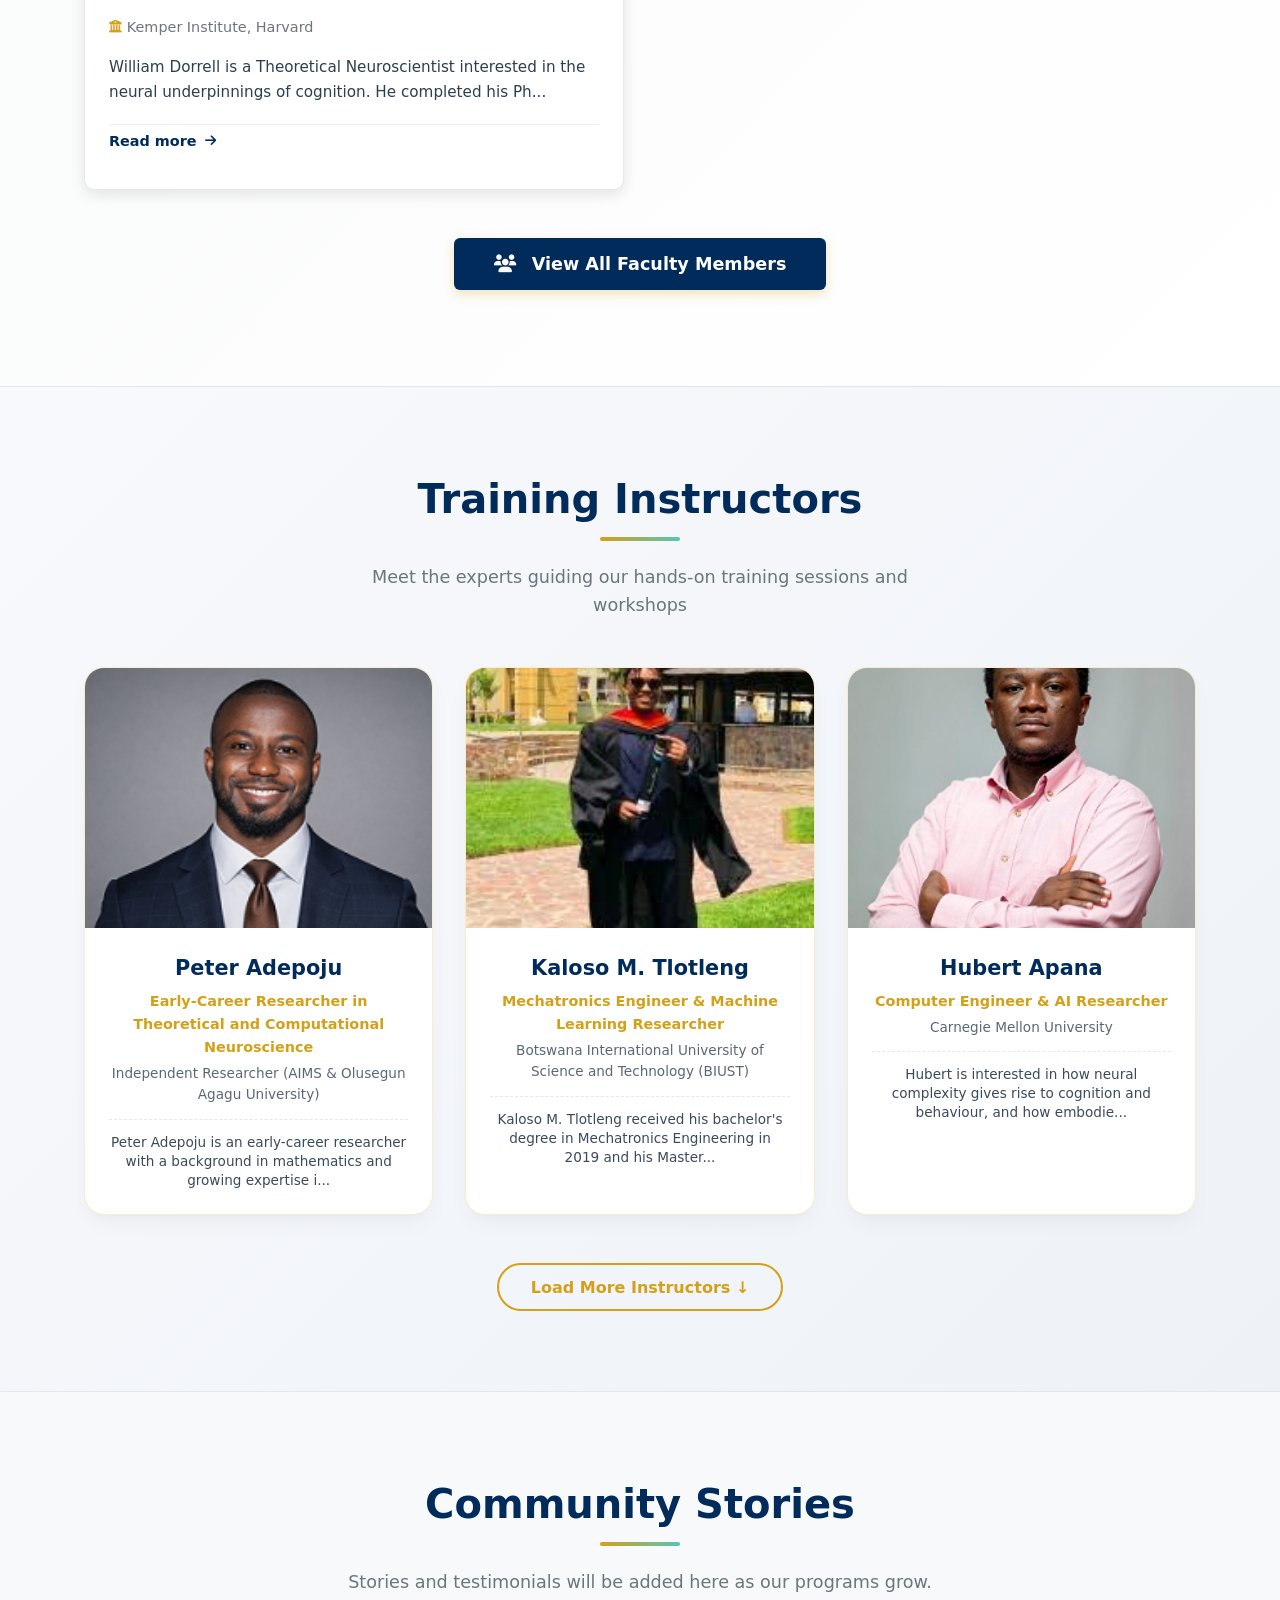
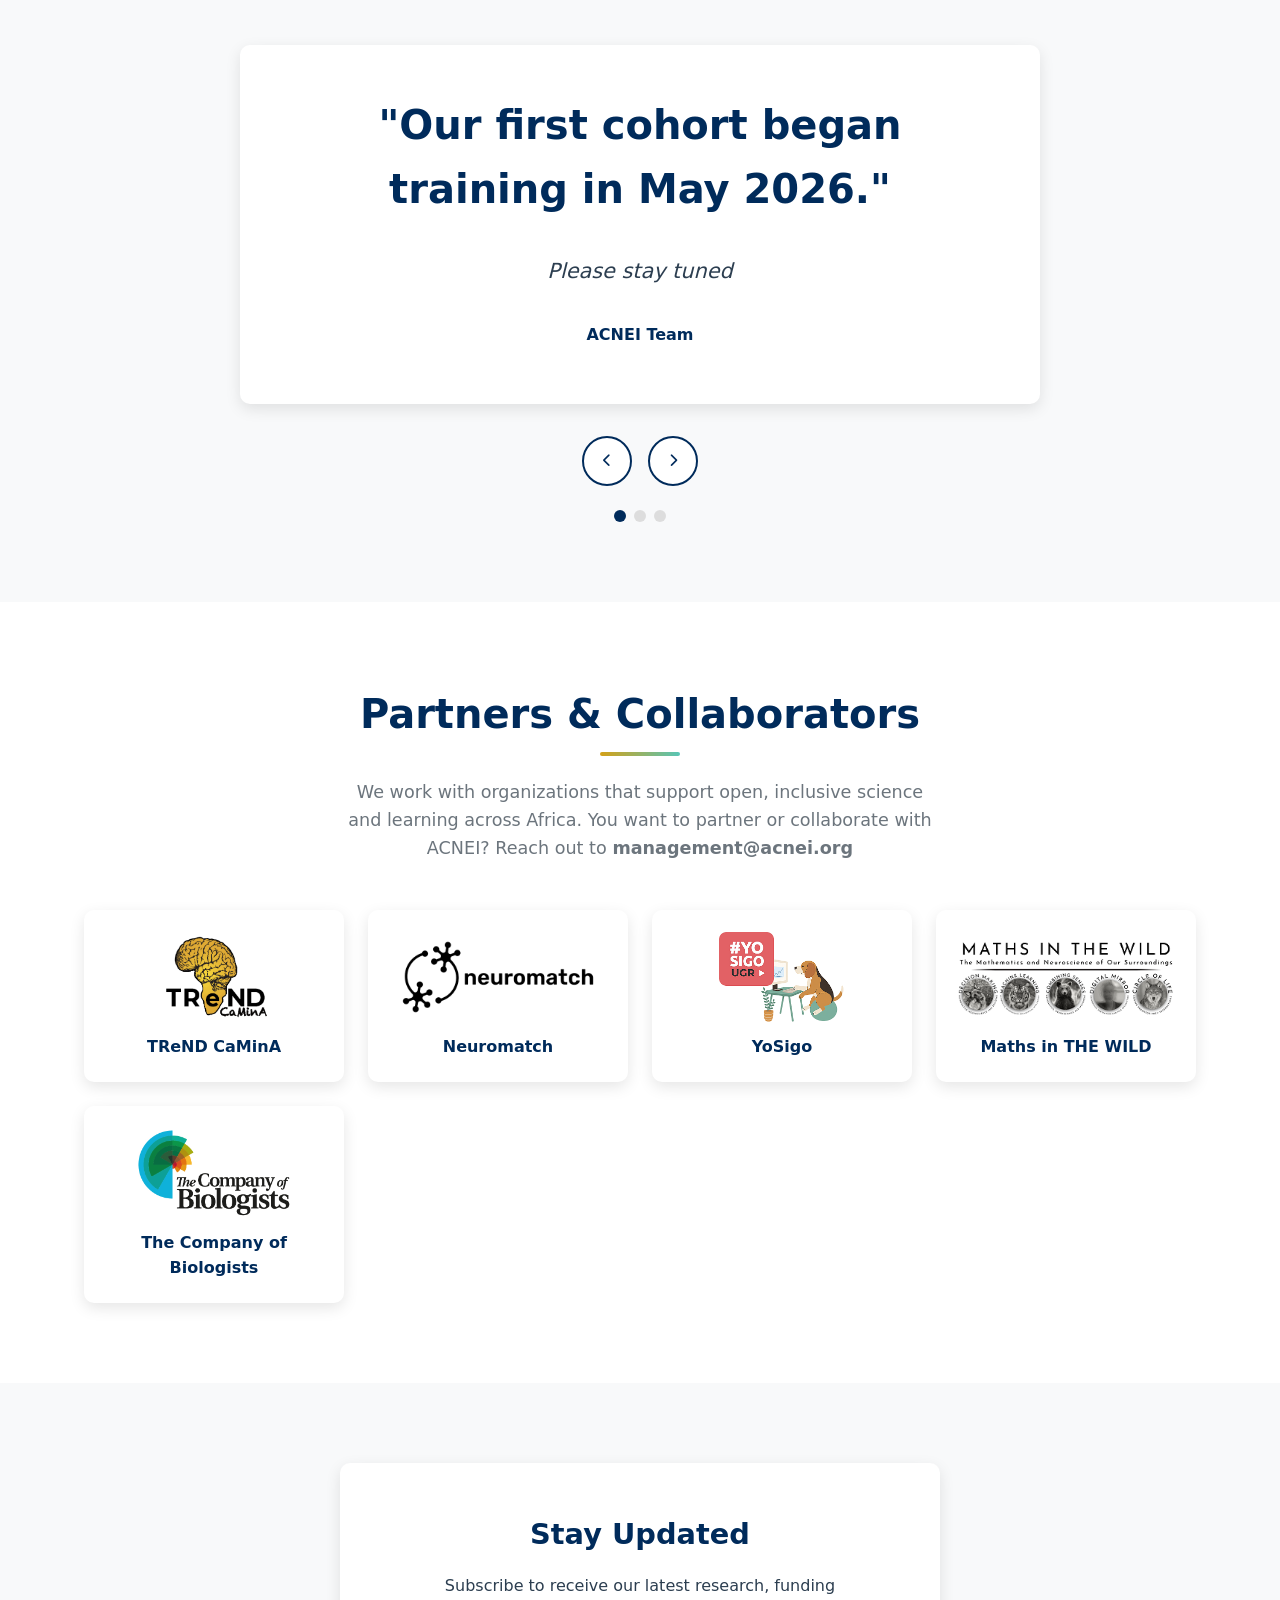
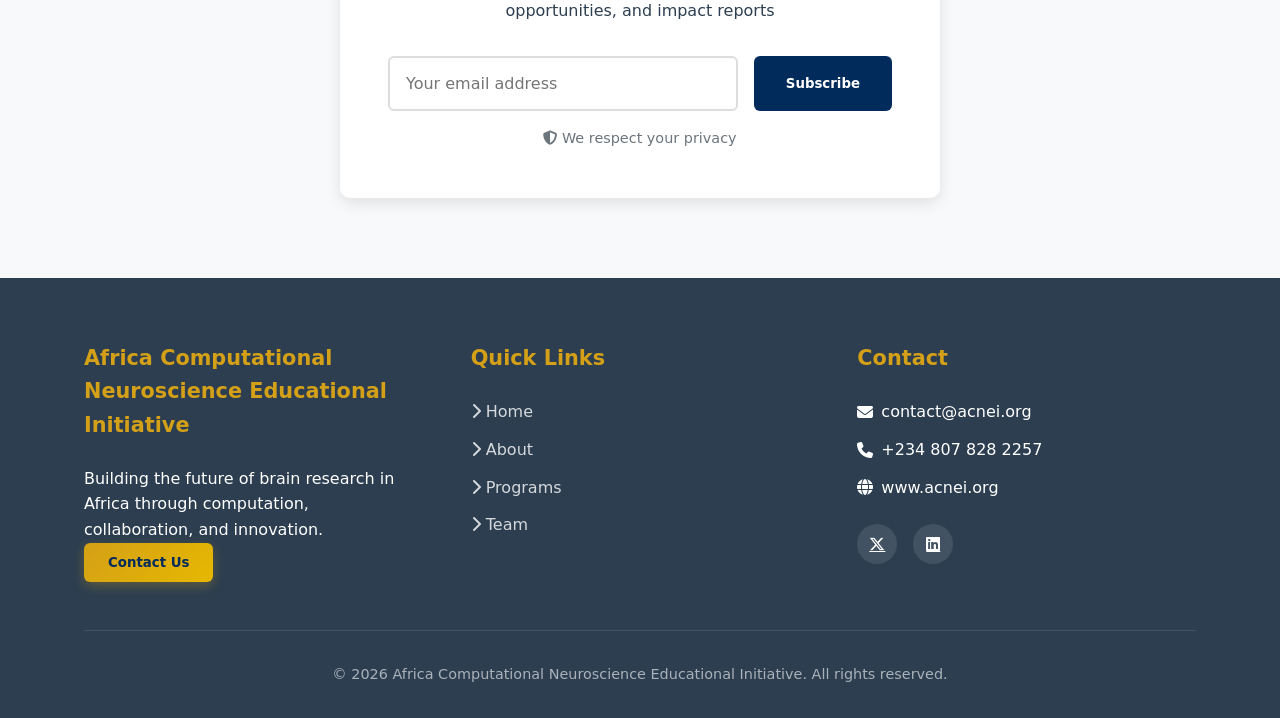
==== commit e062fa7e: "Update program image in index.html" ====
--- a/index.html
+++ b/index.html
@@ -204,7 +204,7 @@
             <div class="programs-grid">
                 <!-- Program 1 -->
                 <div class="program-card">
-                    <div class="program-img" style="background-image: url('./images/call-for-application.jpg');"></div>
+                    <div class="program-img" style="background-image: url('./images/maths.jpeg');"></div>
                     <div class="program-content">
                         <h3>Four Day Virtual Workshop on Mathematical Foundations for Brain Data</h3>
                         <p>Early exposure and hands-on learning for high school and undergraduate learners—through regional hubs, mentorship, and guided projects.</p>
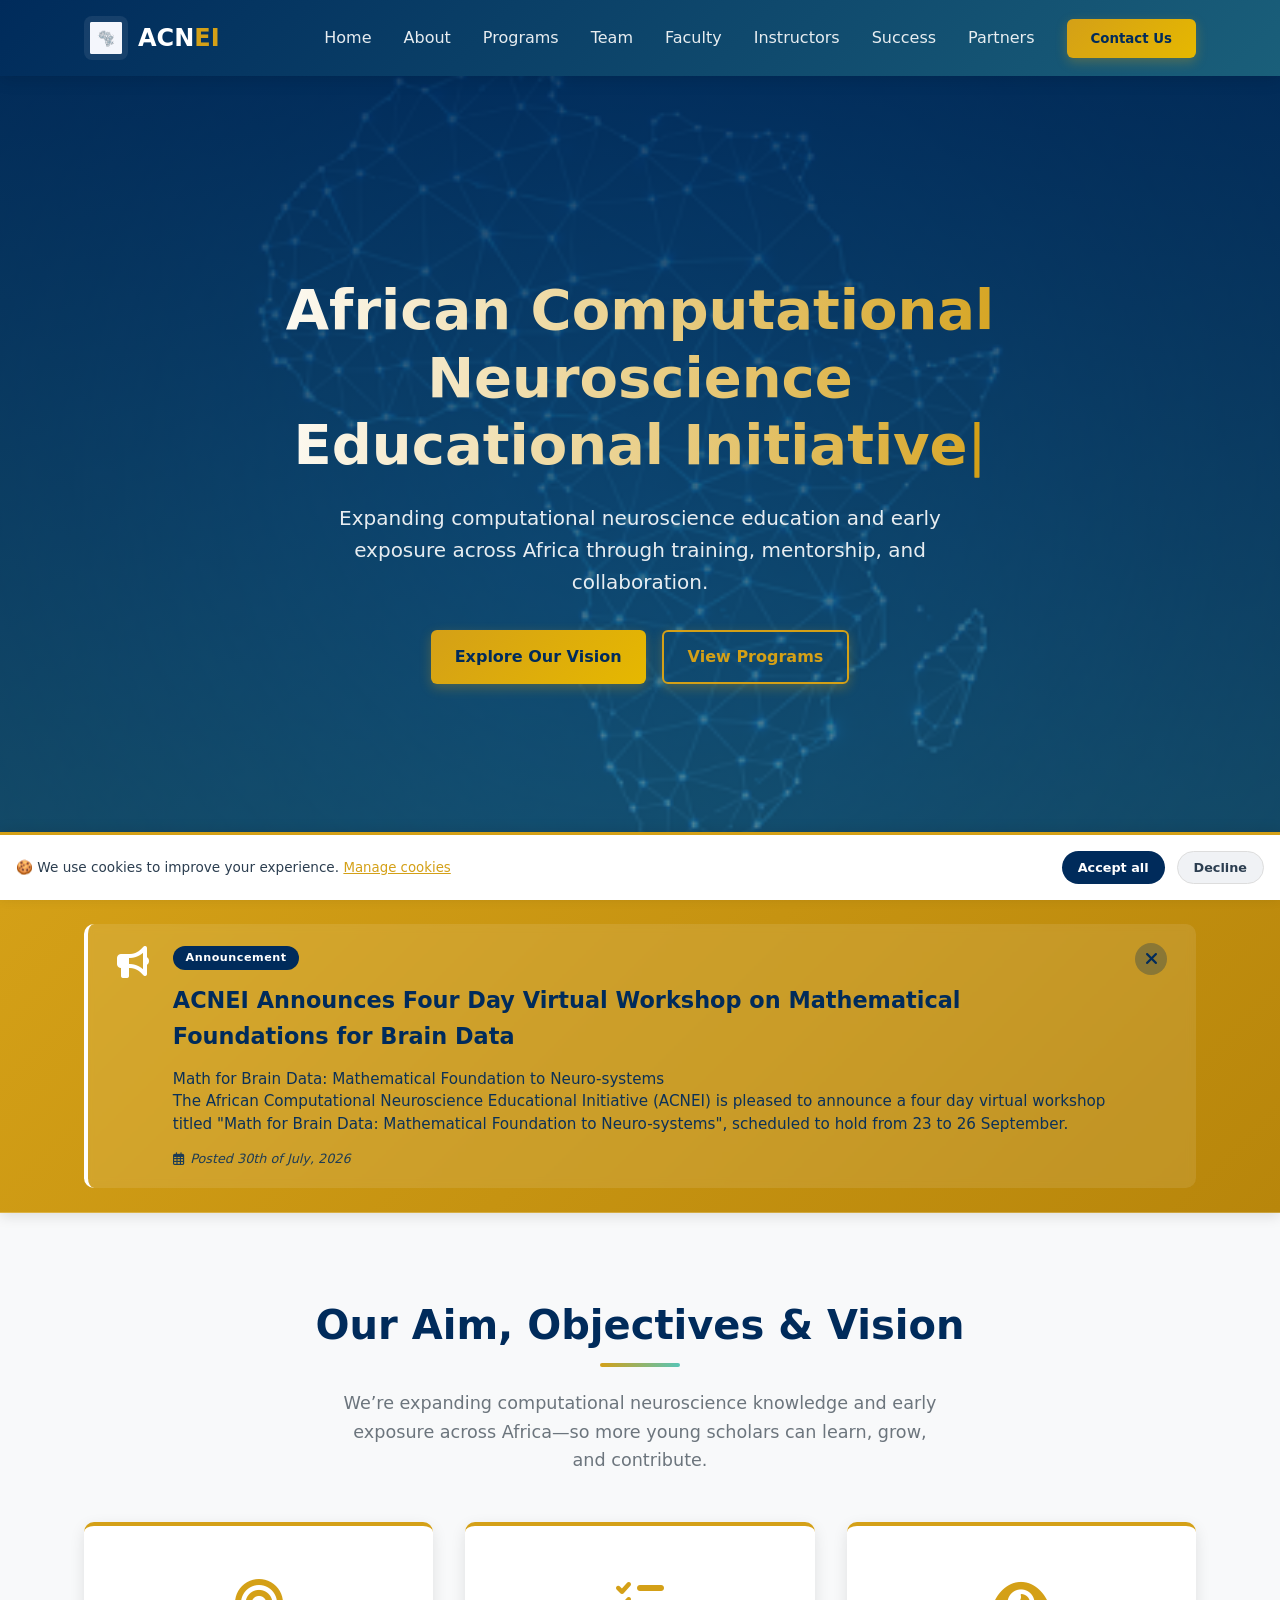
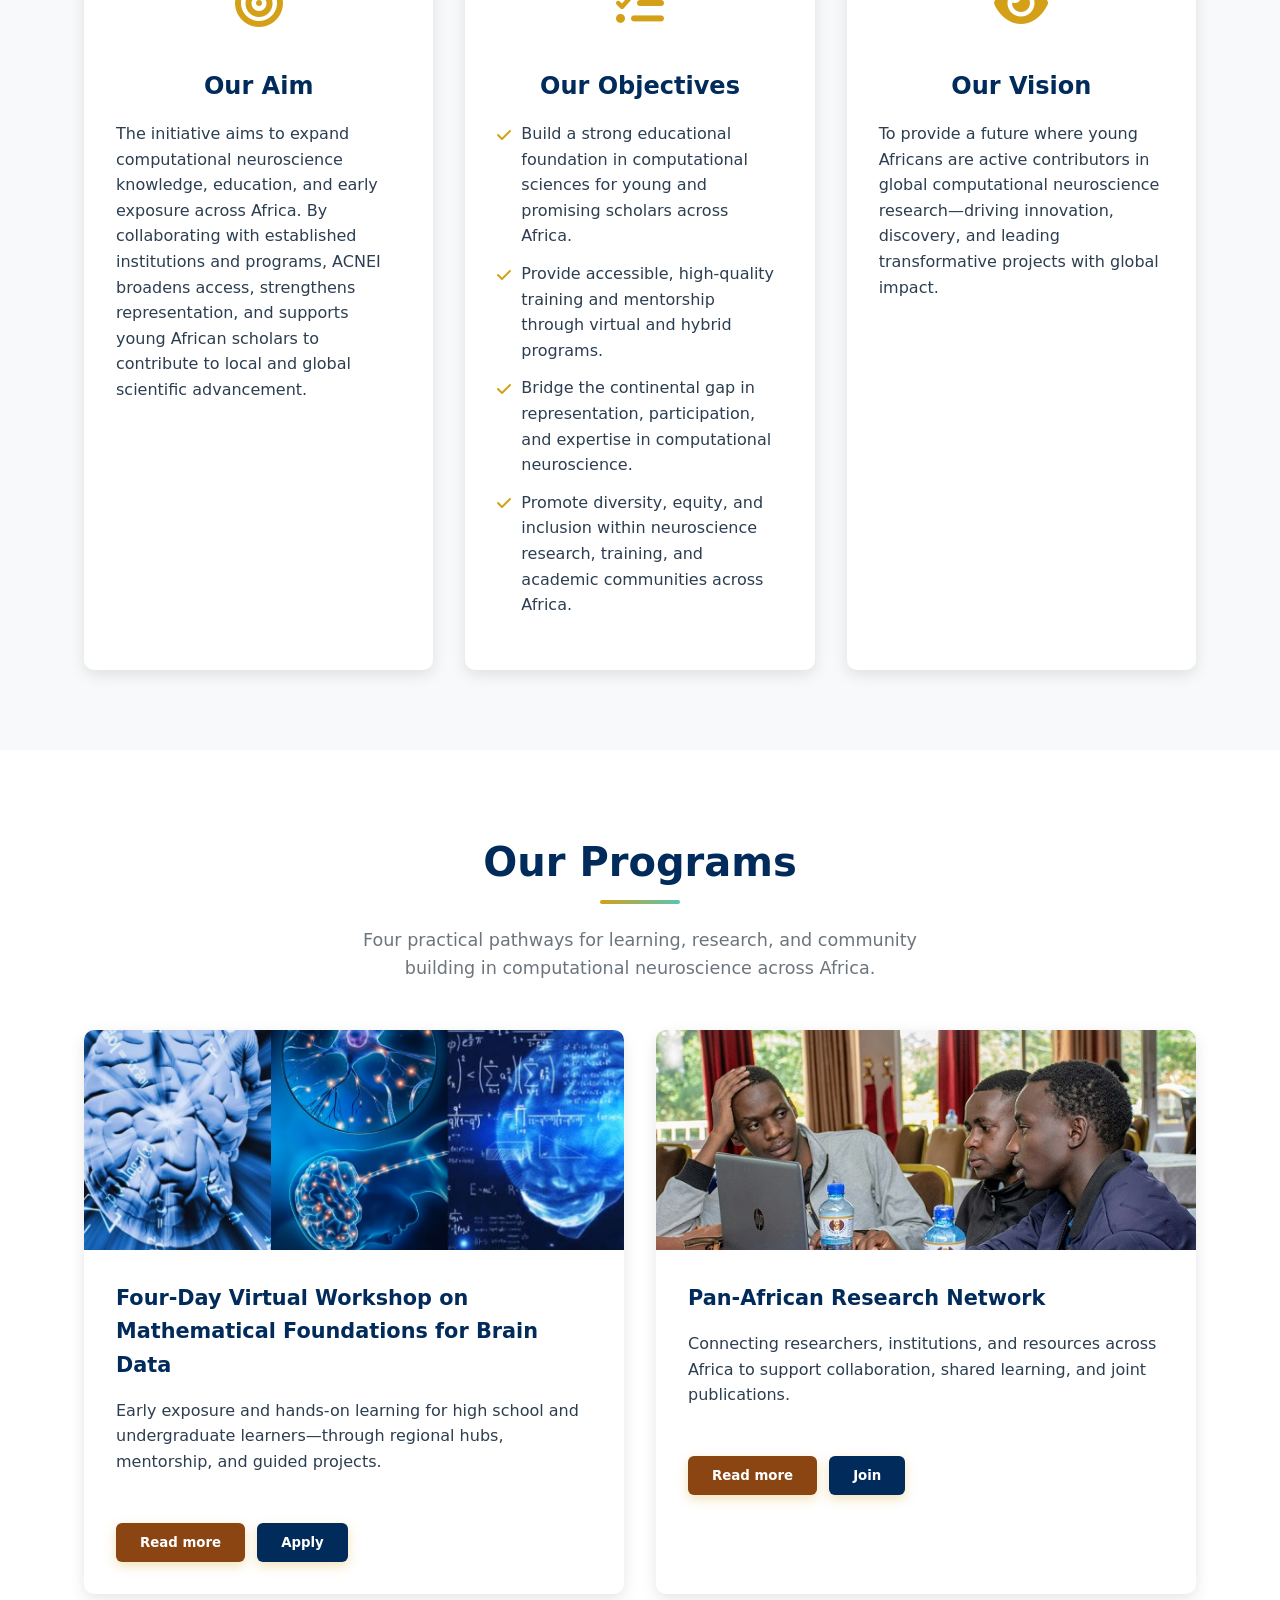
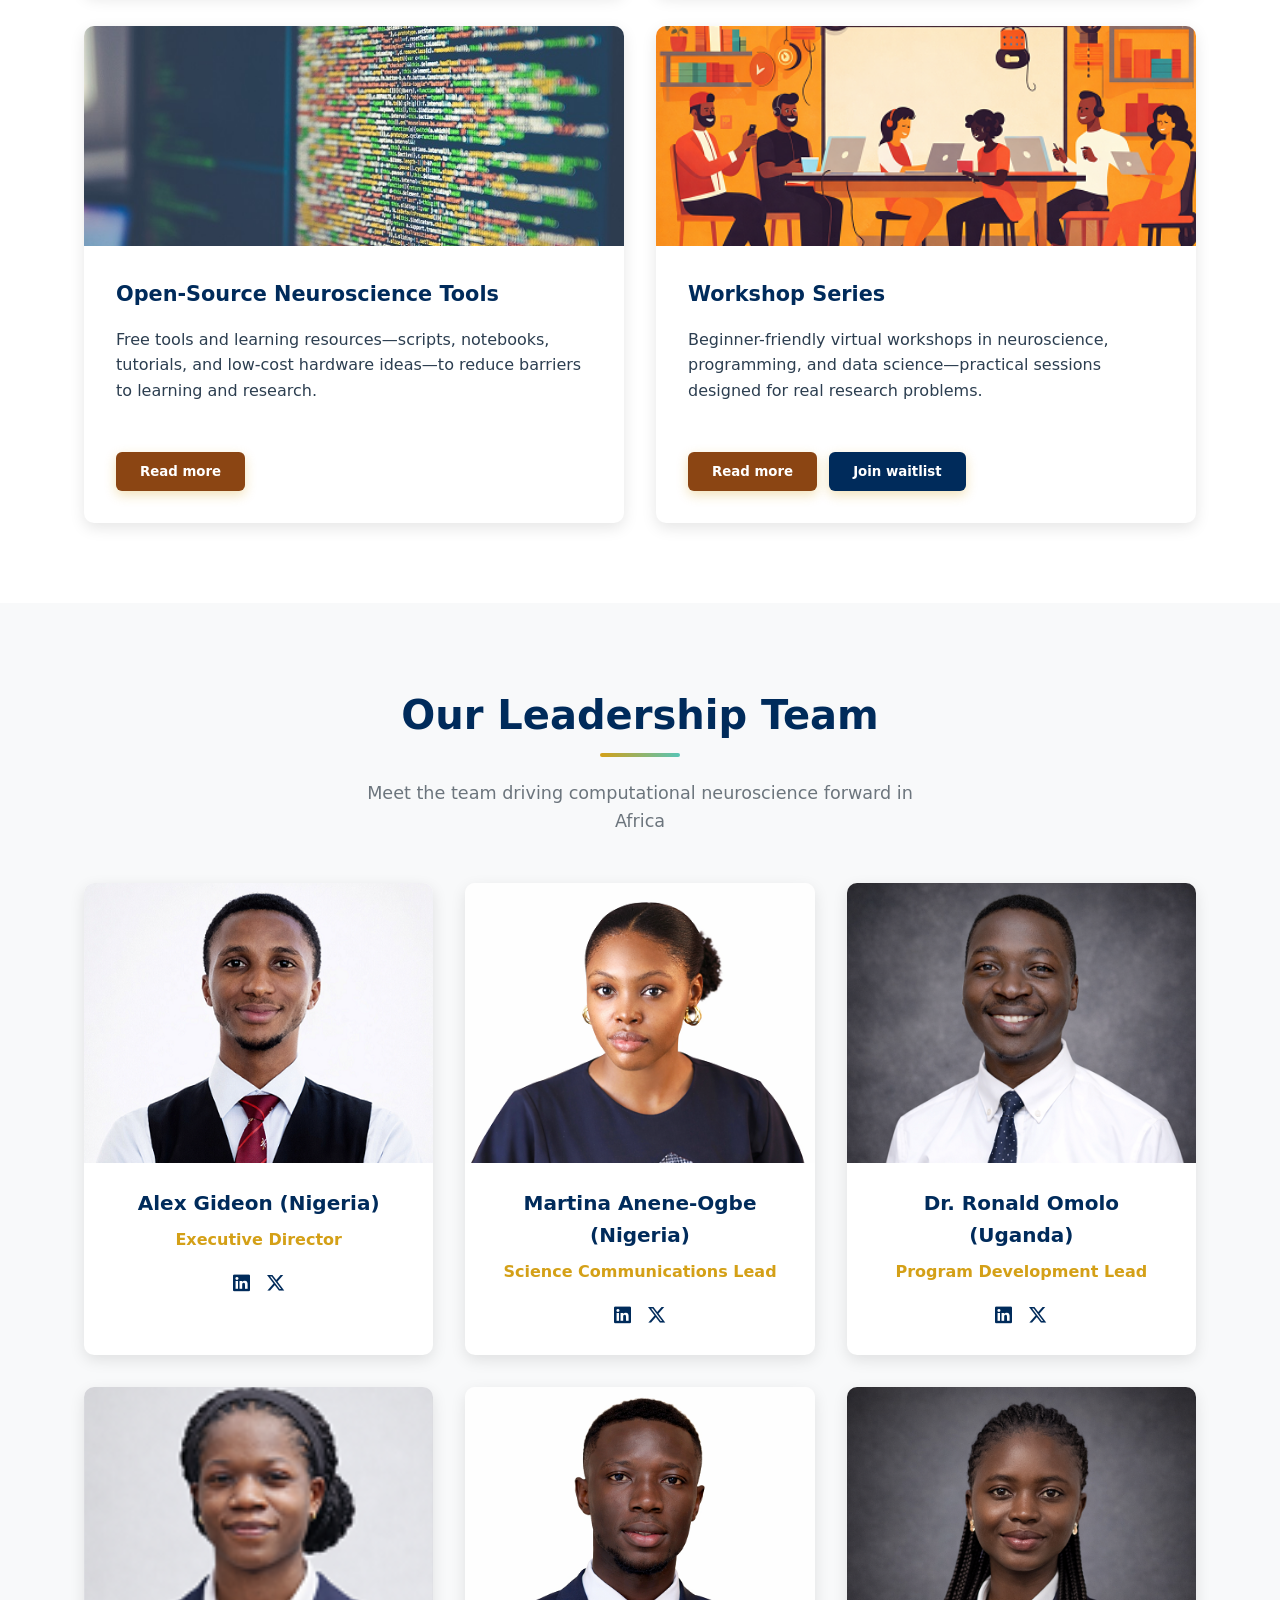
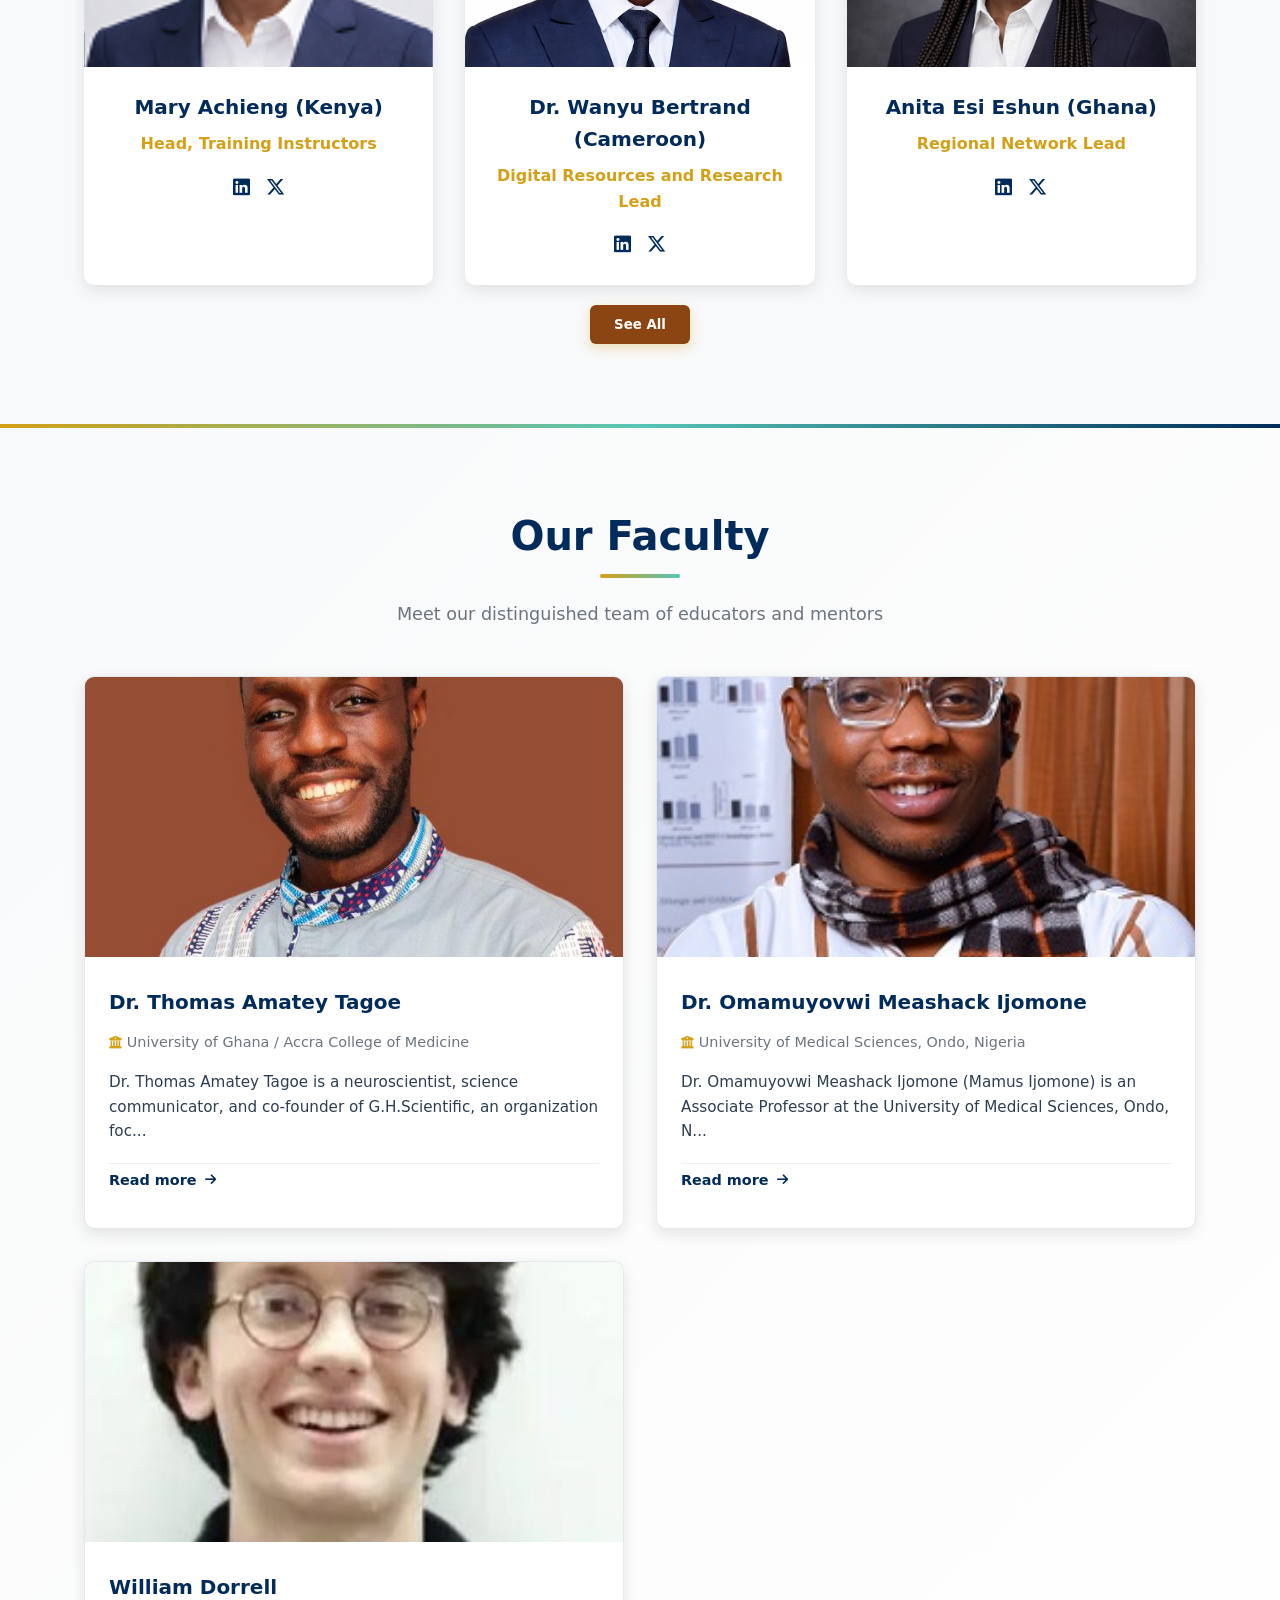
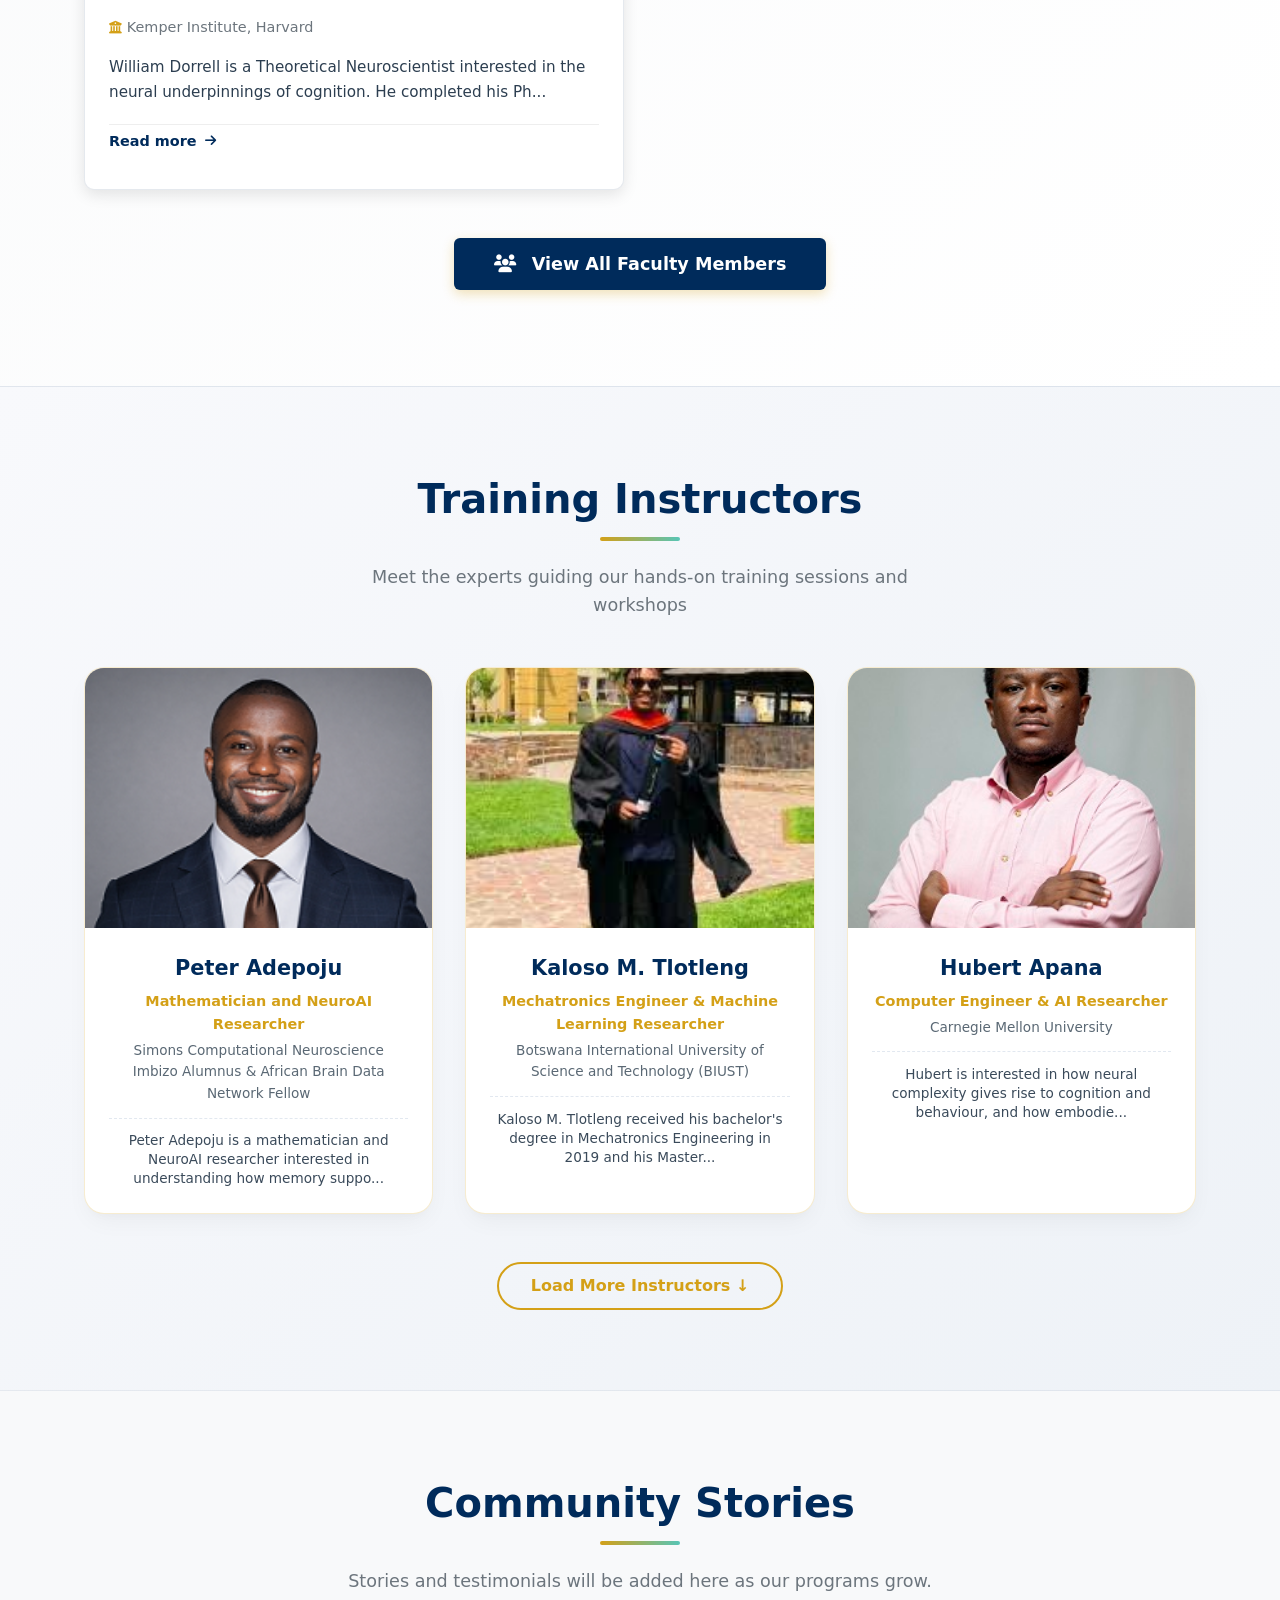
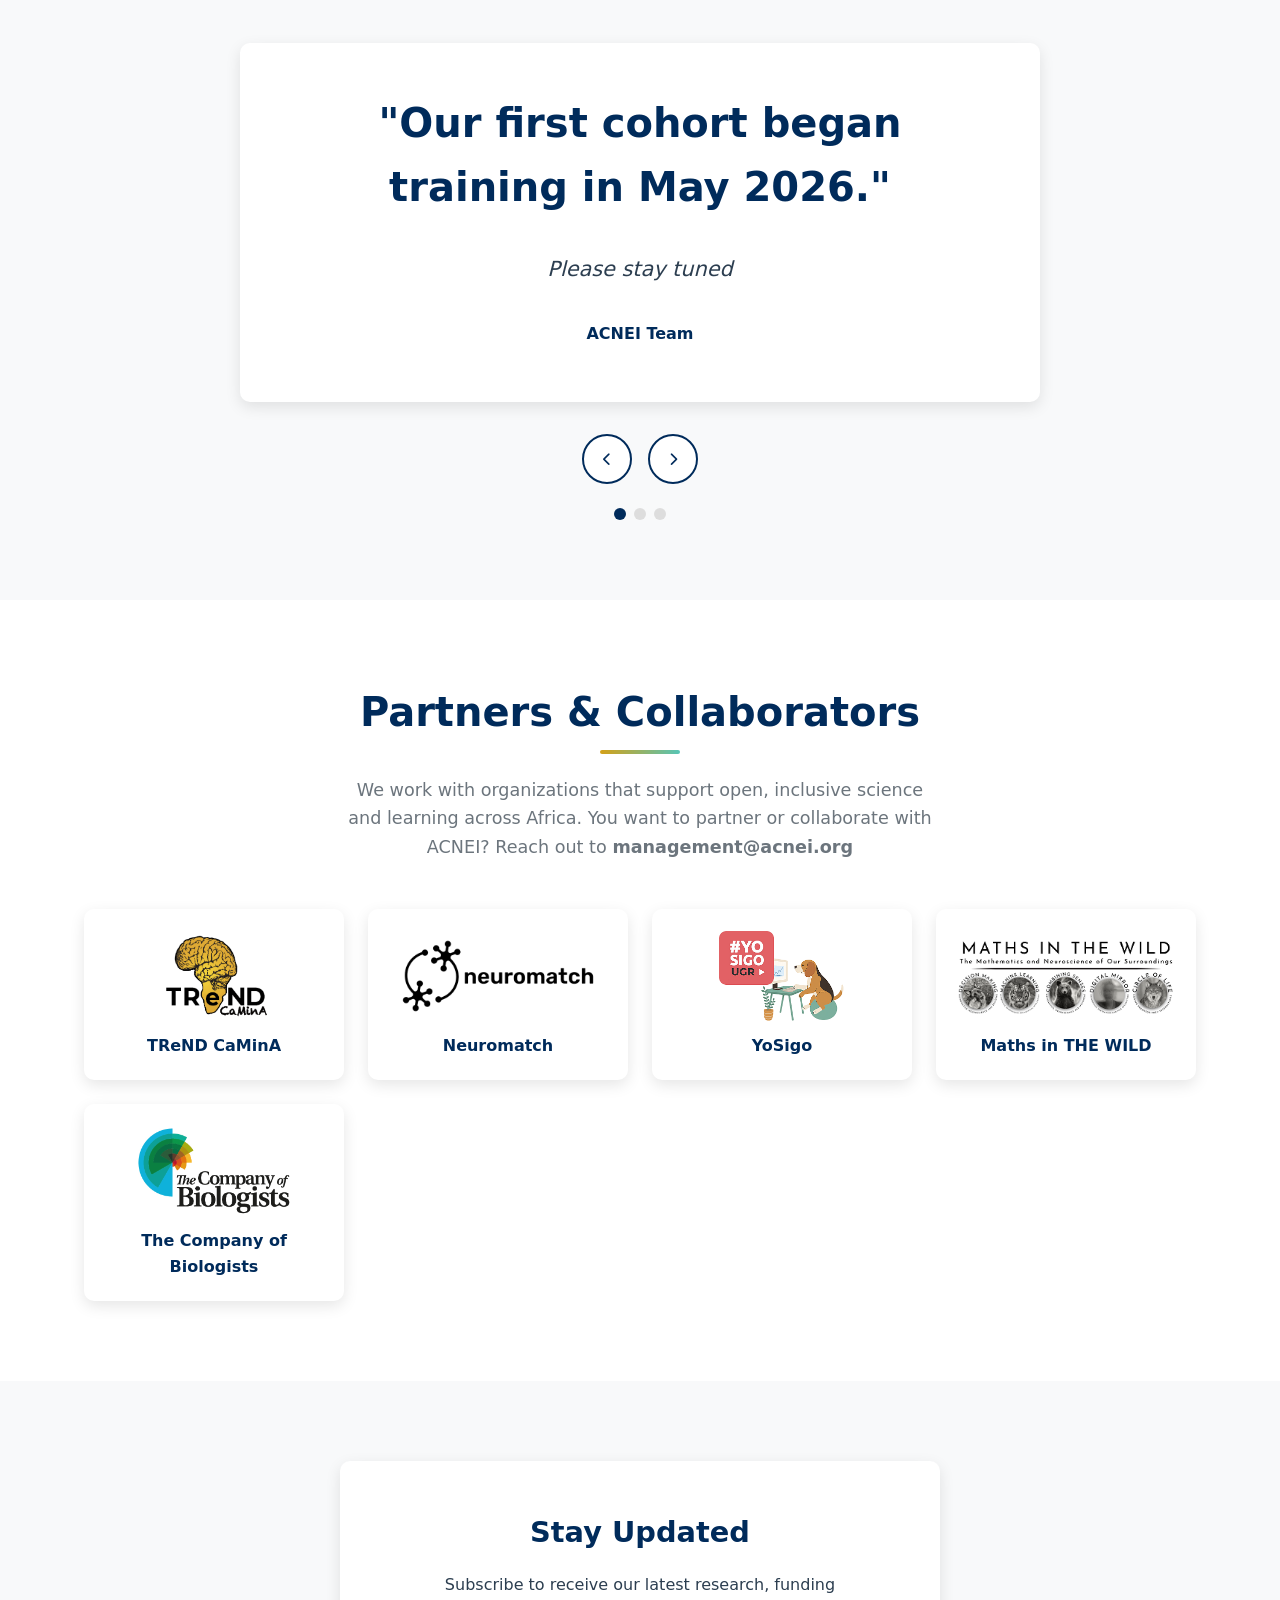
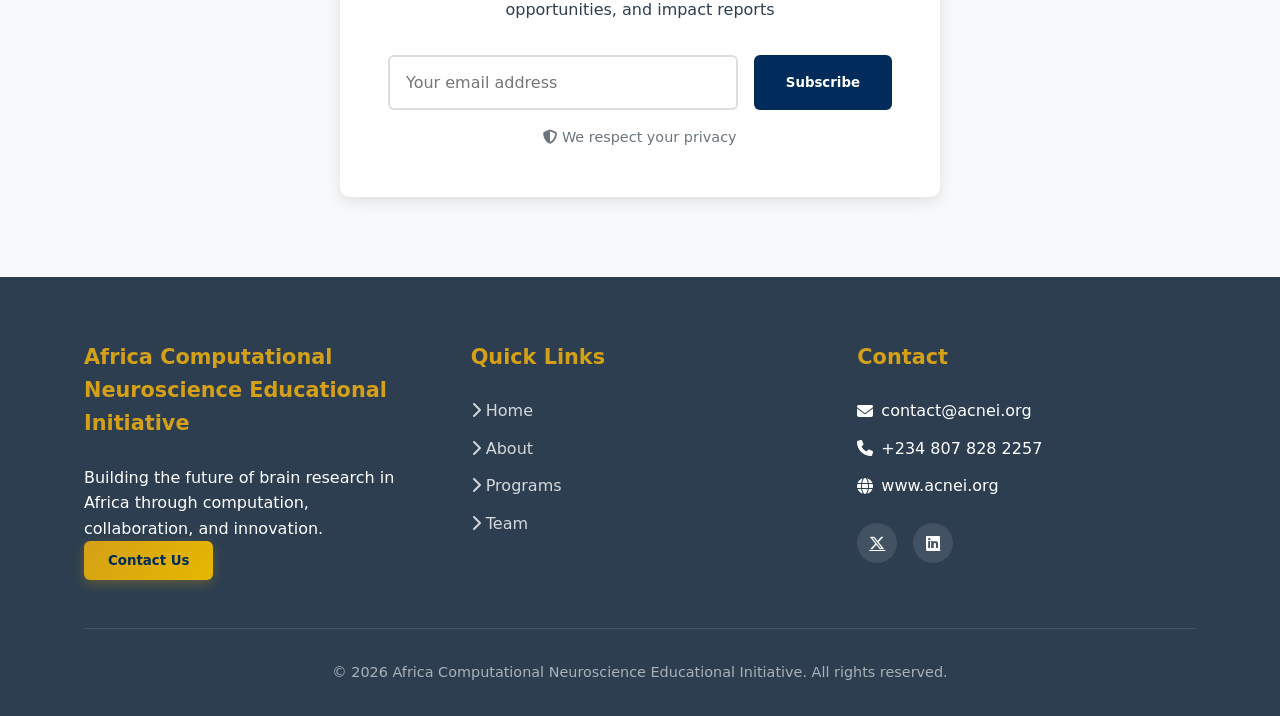
==== commit 86eb640d: "Fix workshop title and update apply button link Updated the workshop title for clarity and changed t" ====
--- a/index.html
+++ b/index.html
@@ -206,11 +206,13 @@
                 <div class="program-card">
                     <div class="program-img" style="background-image: url('./images/maths.jpeg');"></div>
                     <div class="program-content">
-                        <h3>Four Day Virtual Workshop on Mathematical Foundations for Brain Data</h3>
+                        <h3>Four-Day Virtual Workshop on Mathematical Foundations for Brain Data</h3>
                         <p>Early exposure and hands-on learning for high school and undergraduate learners—through regional hubs, mentorship, and guided projects.</p>
                         <div class="program-actions">
                             <button class="cta-button program-btn program-readmore" data-program="neurocomp">Read more</button>
-                            <button class="cta-button program-btn secondary program-cta" data-program="neurocomp"><a href="https://forms.gle/91suvgbUq1QrJXCm8">Apply</a></button>
+                            <button class="cta-button program-btn secondary program-cta" data-program="neurocomp">
+    <a href="https://acnei-platform.vercel.app/apply">Apply</a>
+</button>
                         </div>
                     </div>
                 </div>
